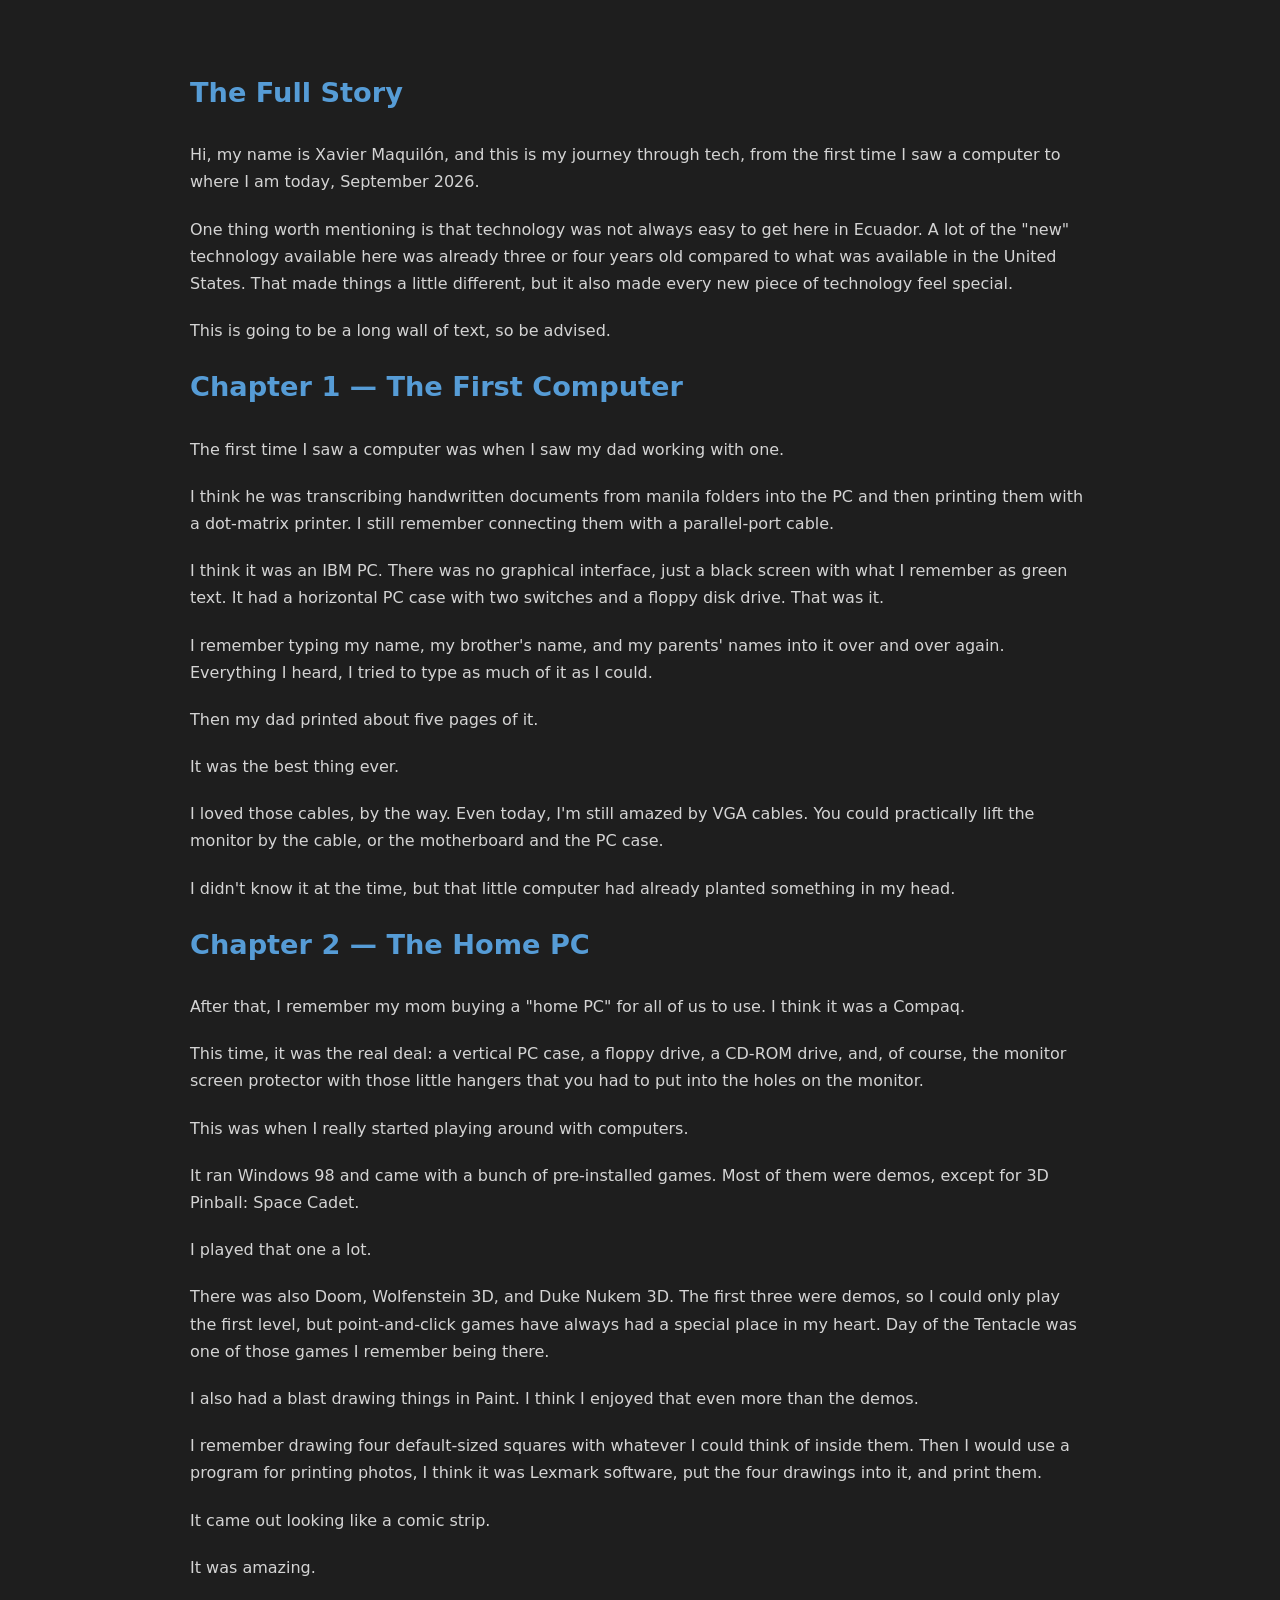
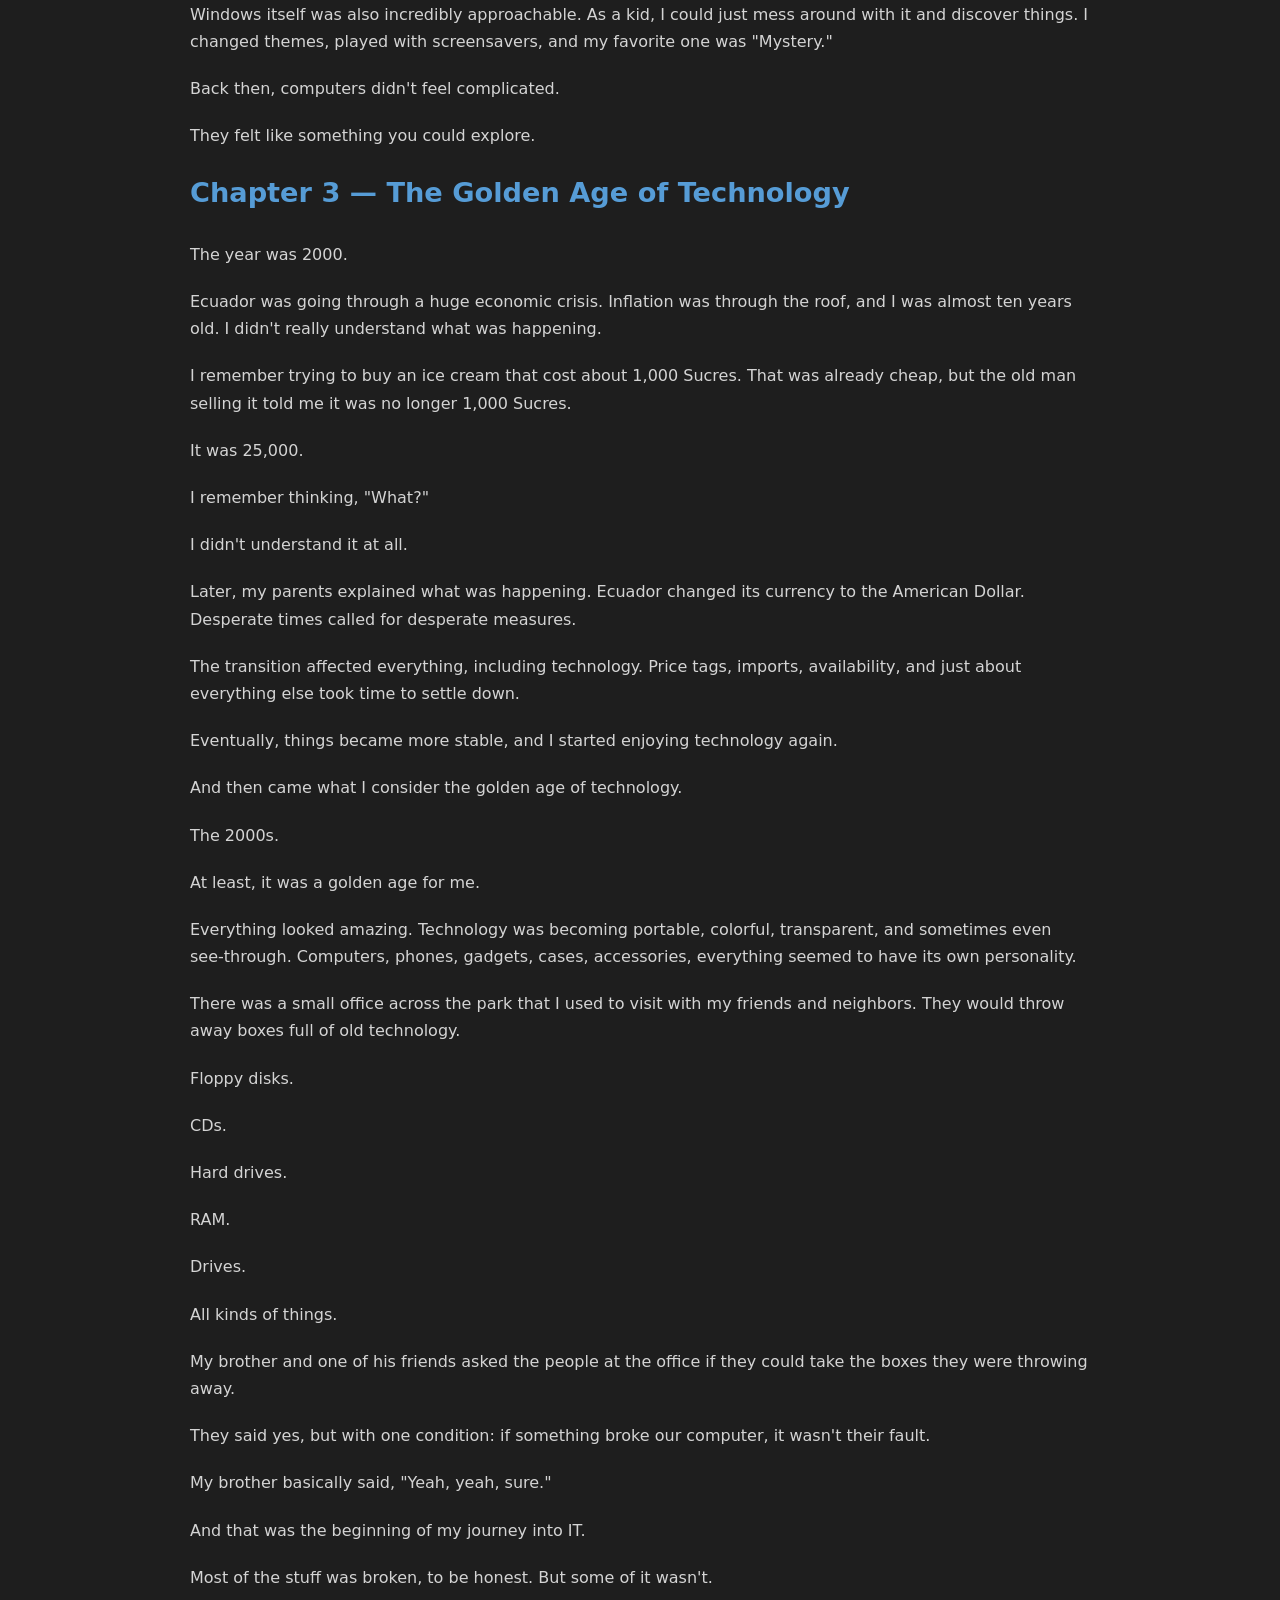
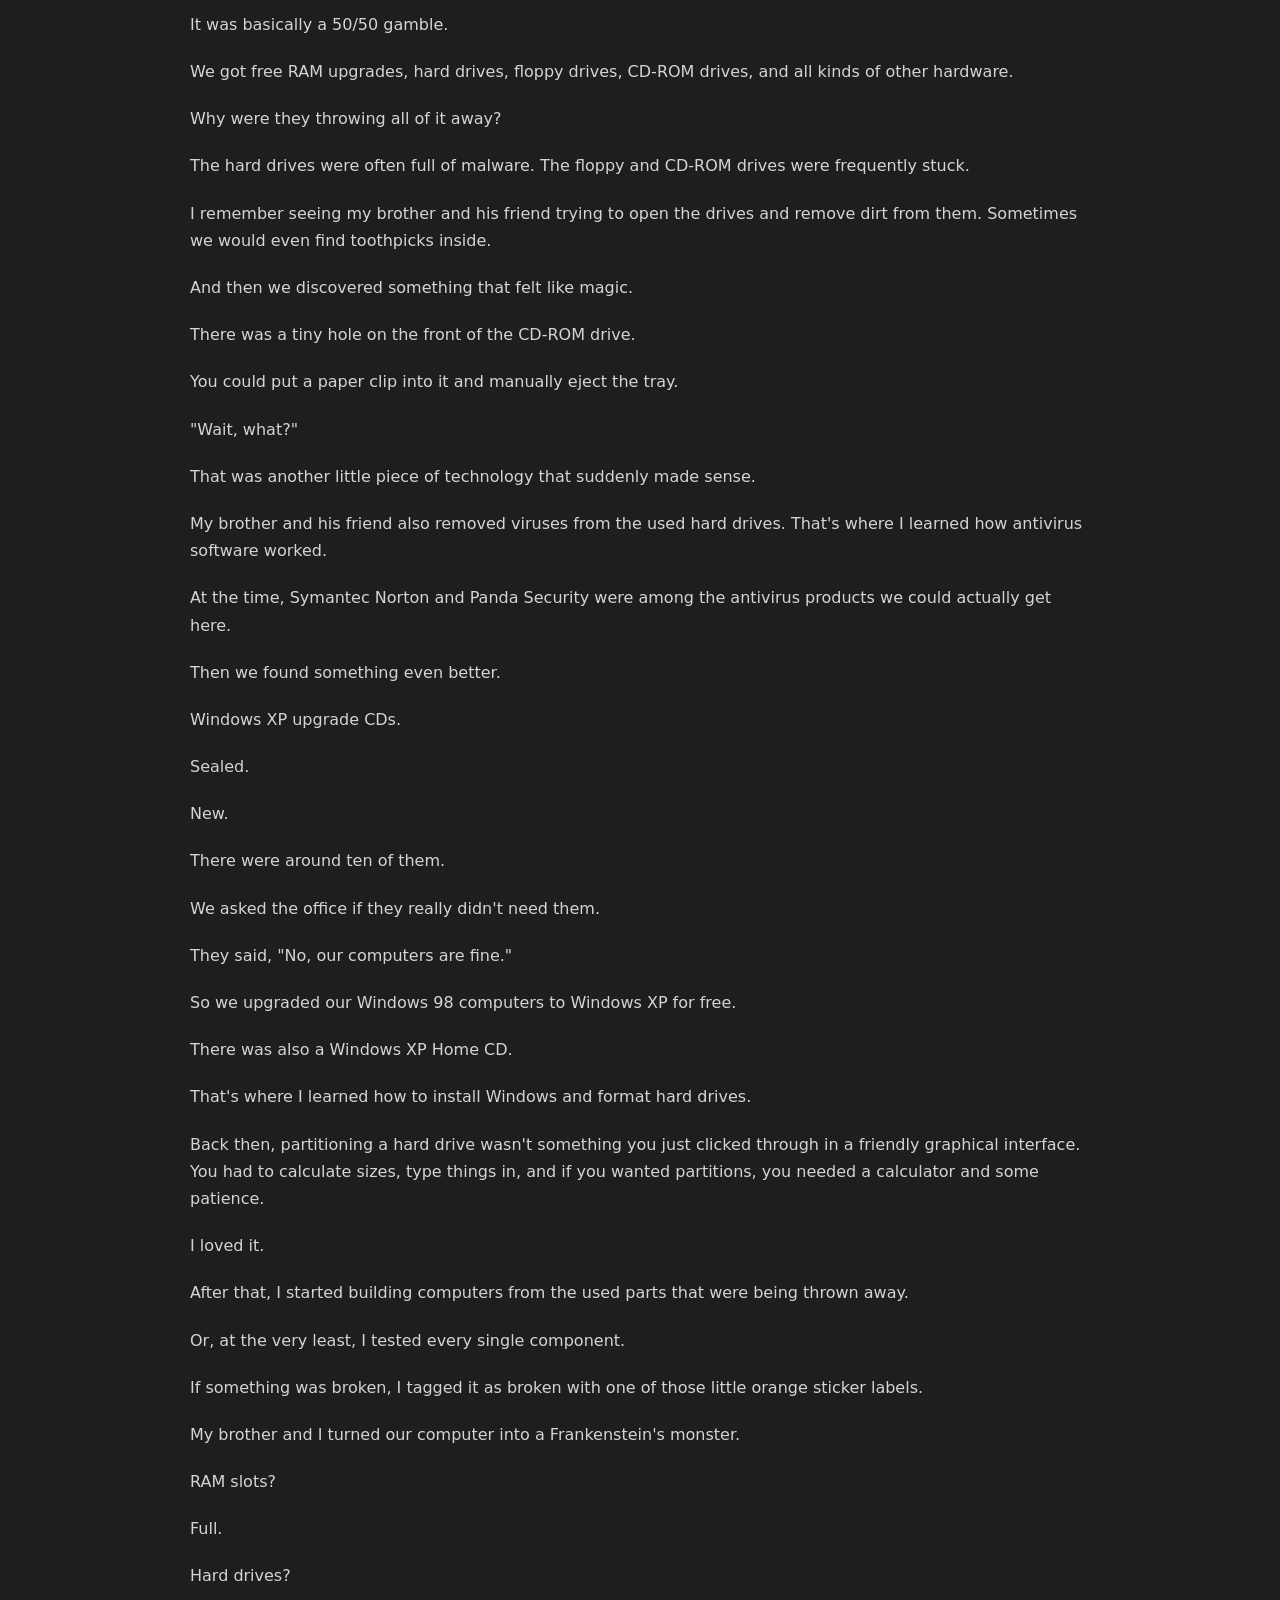
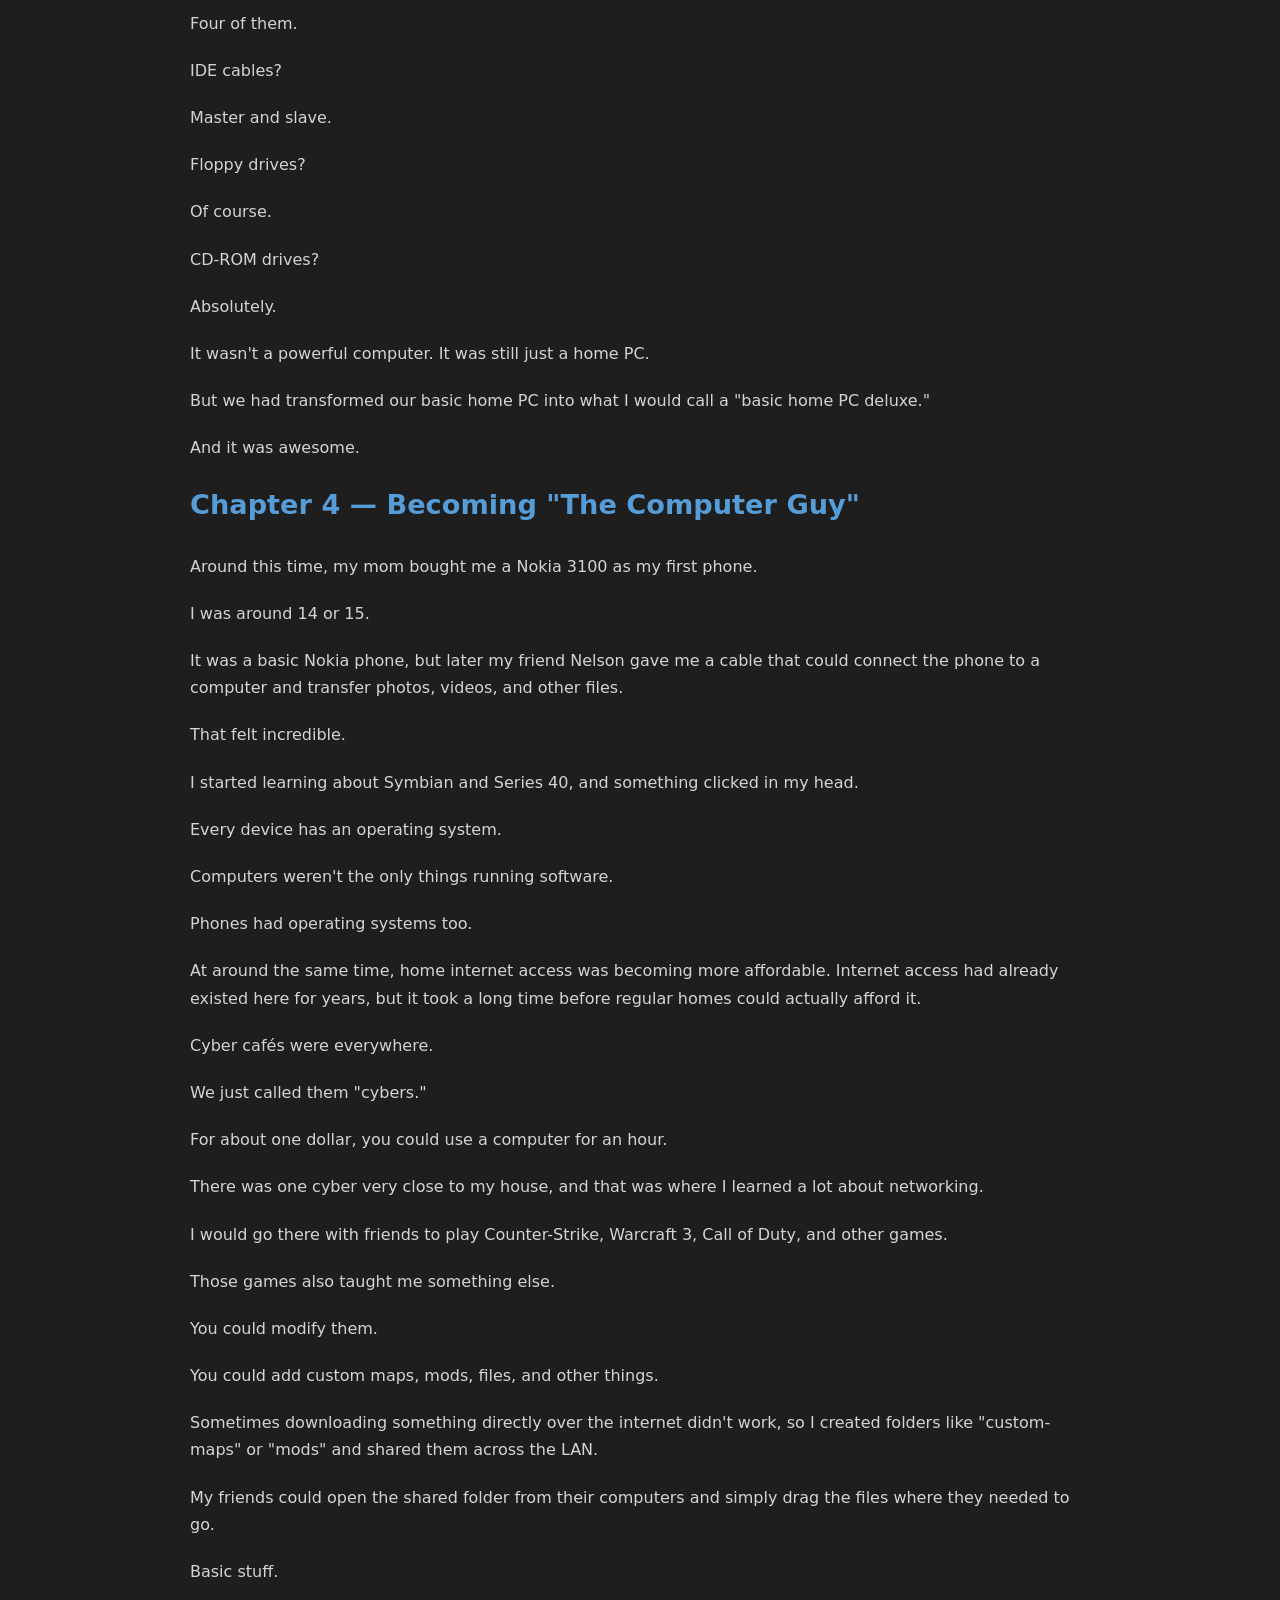
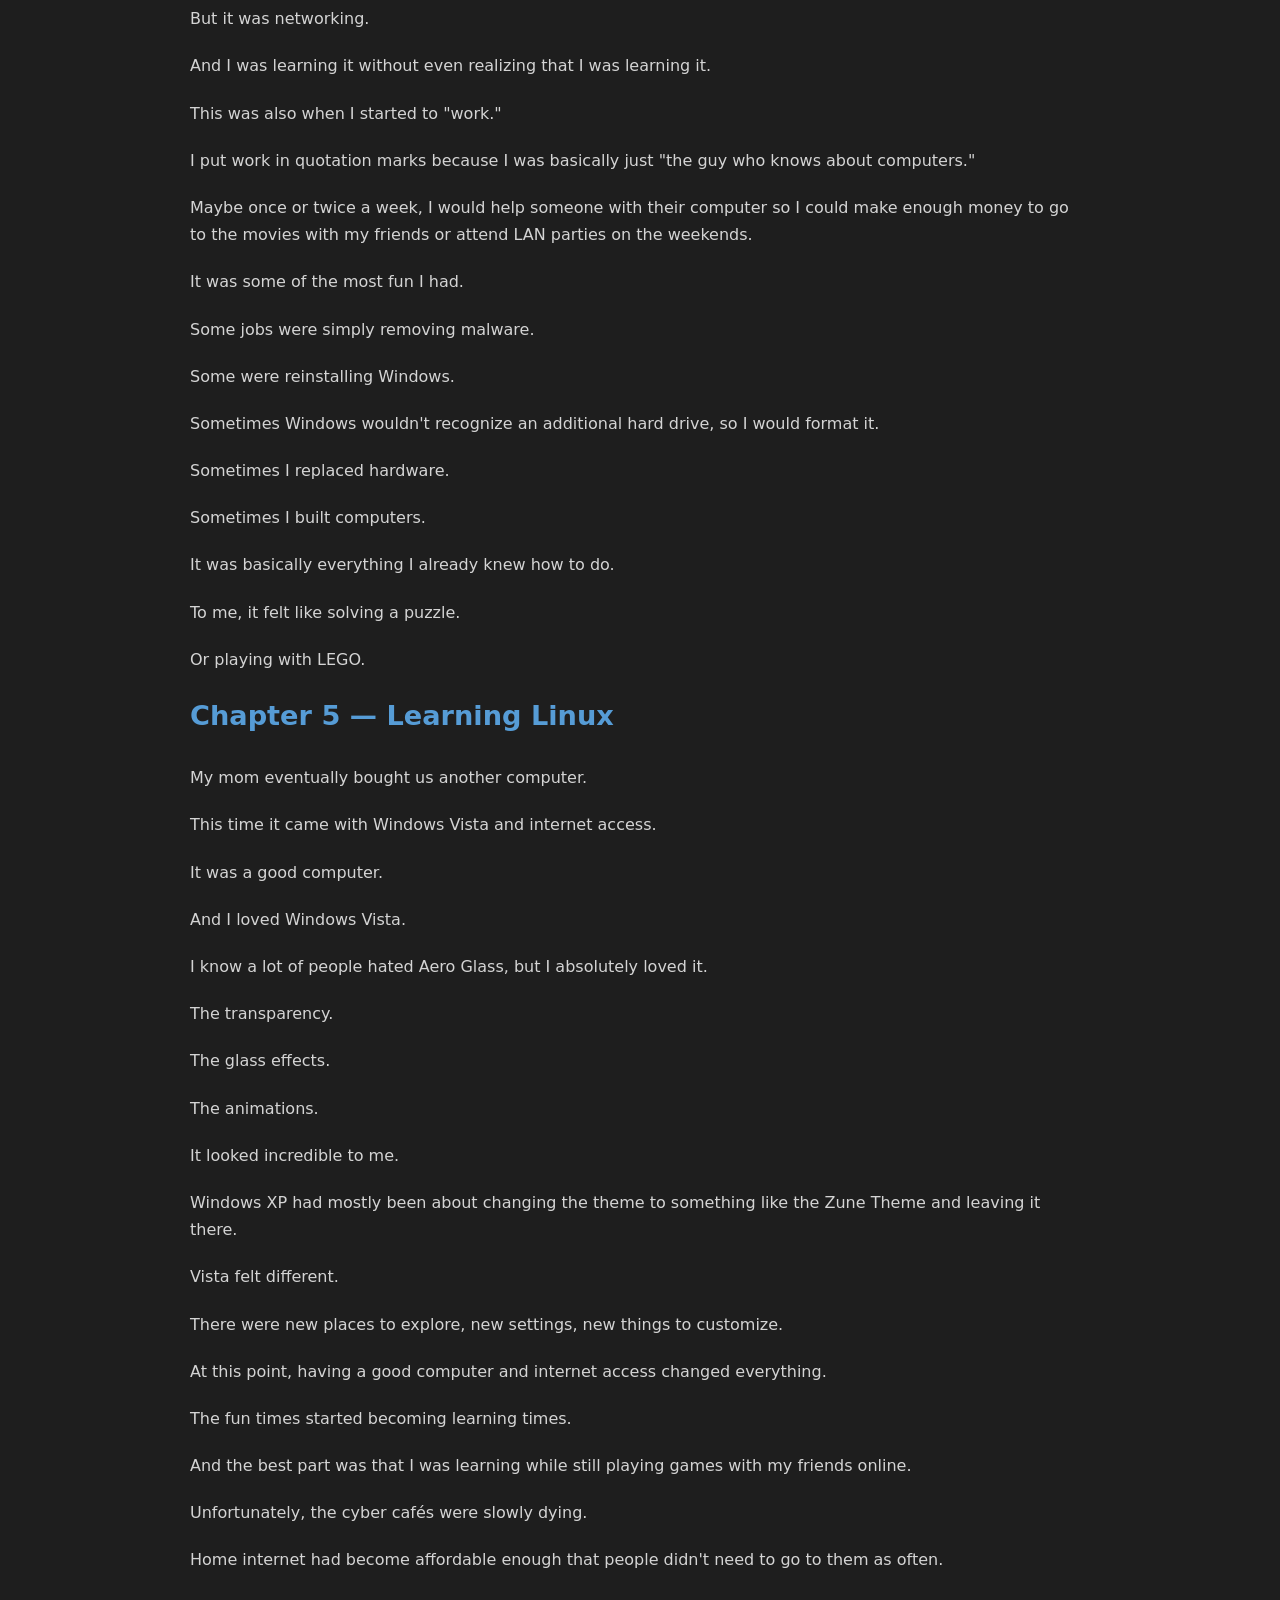
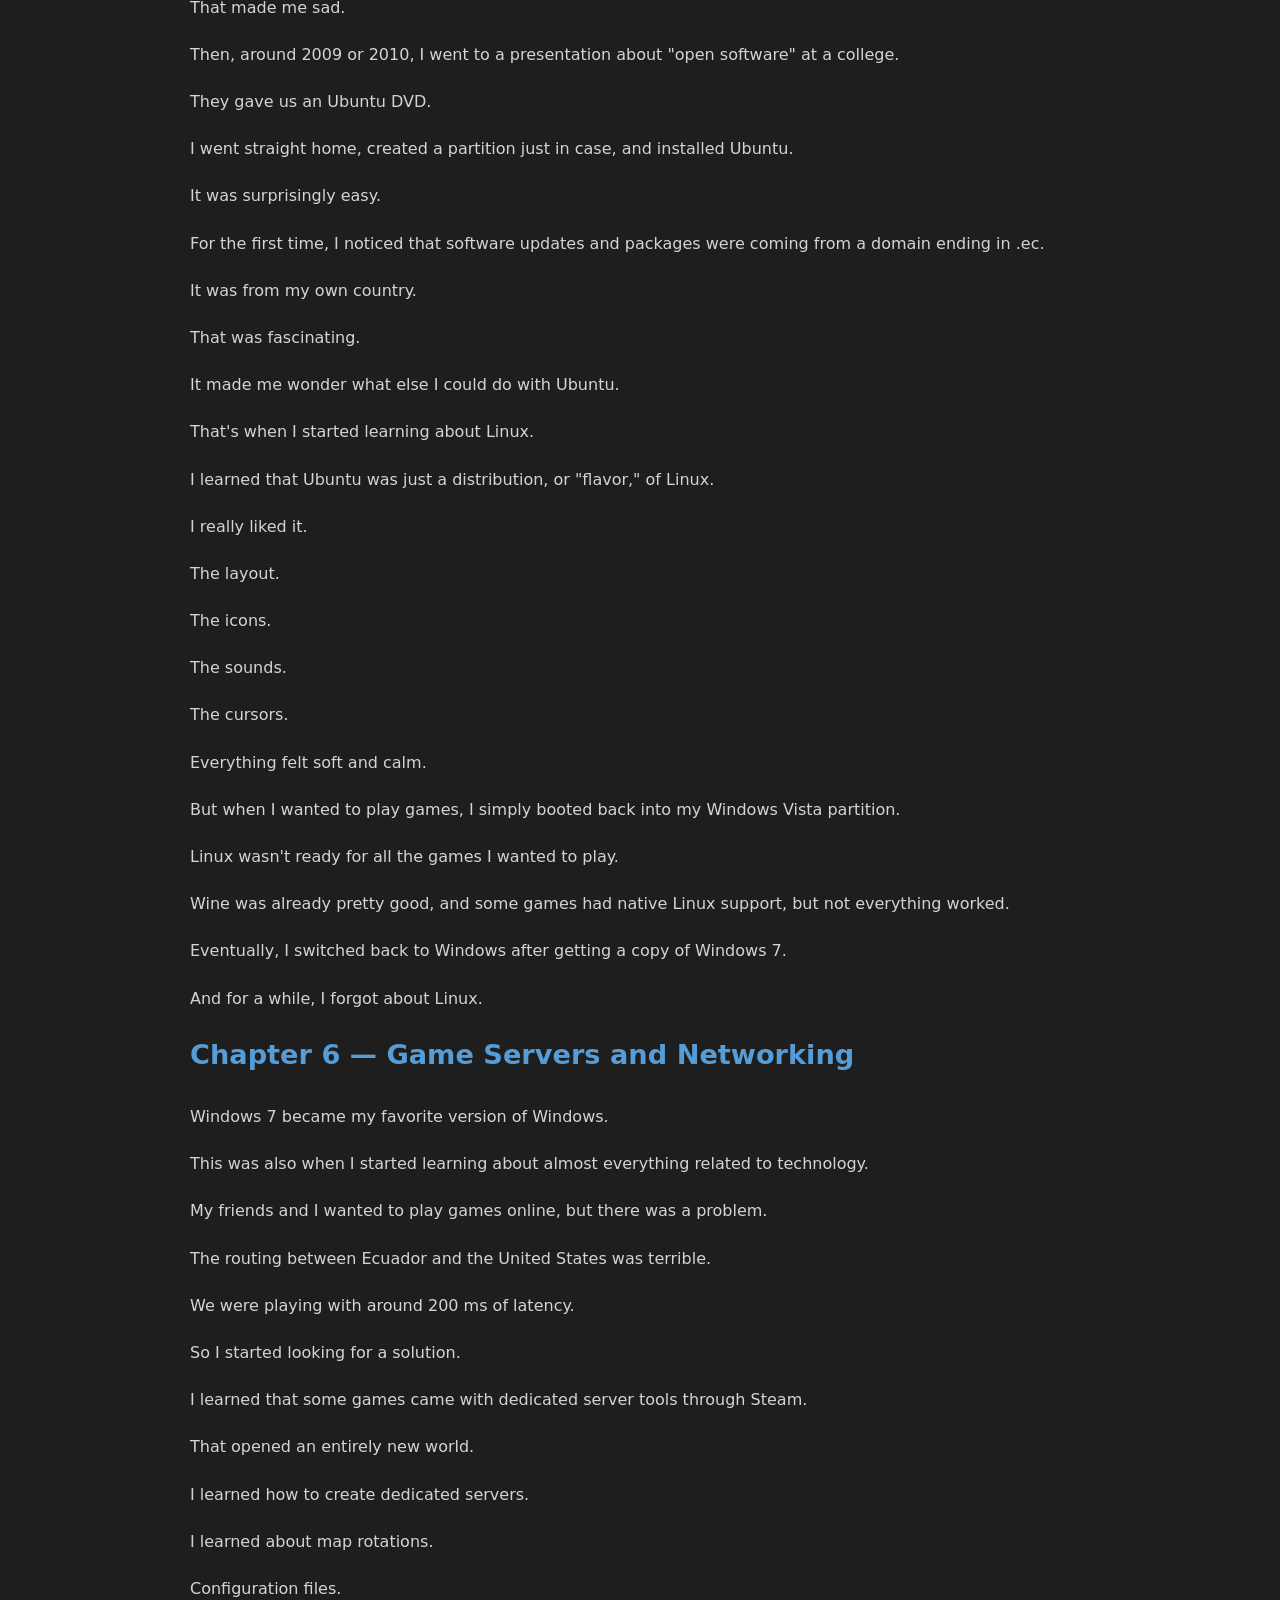
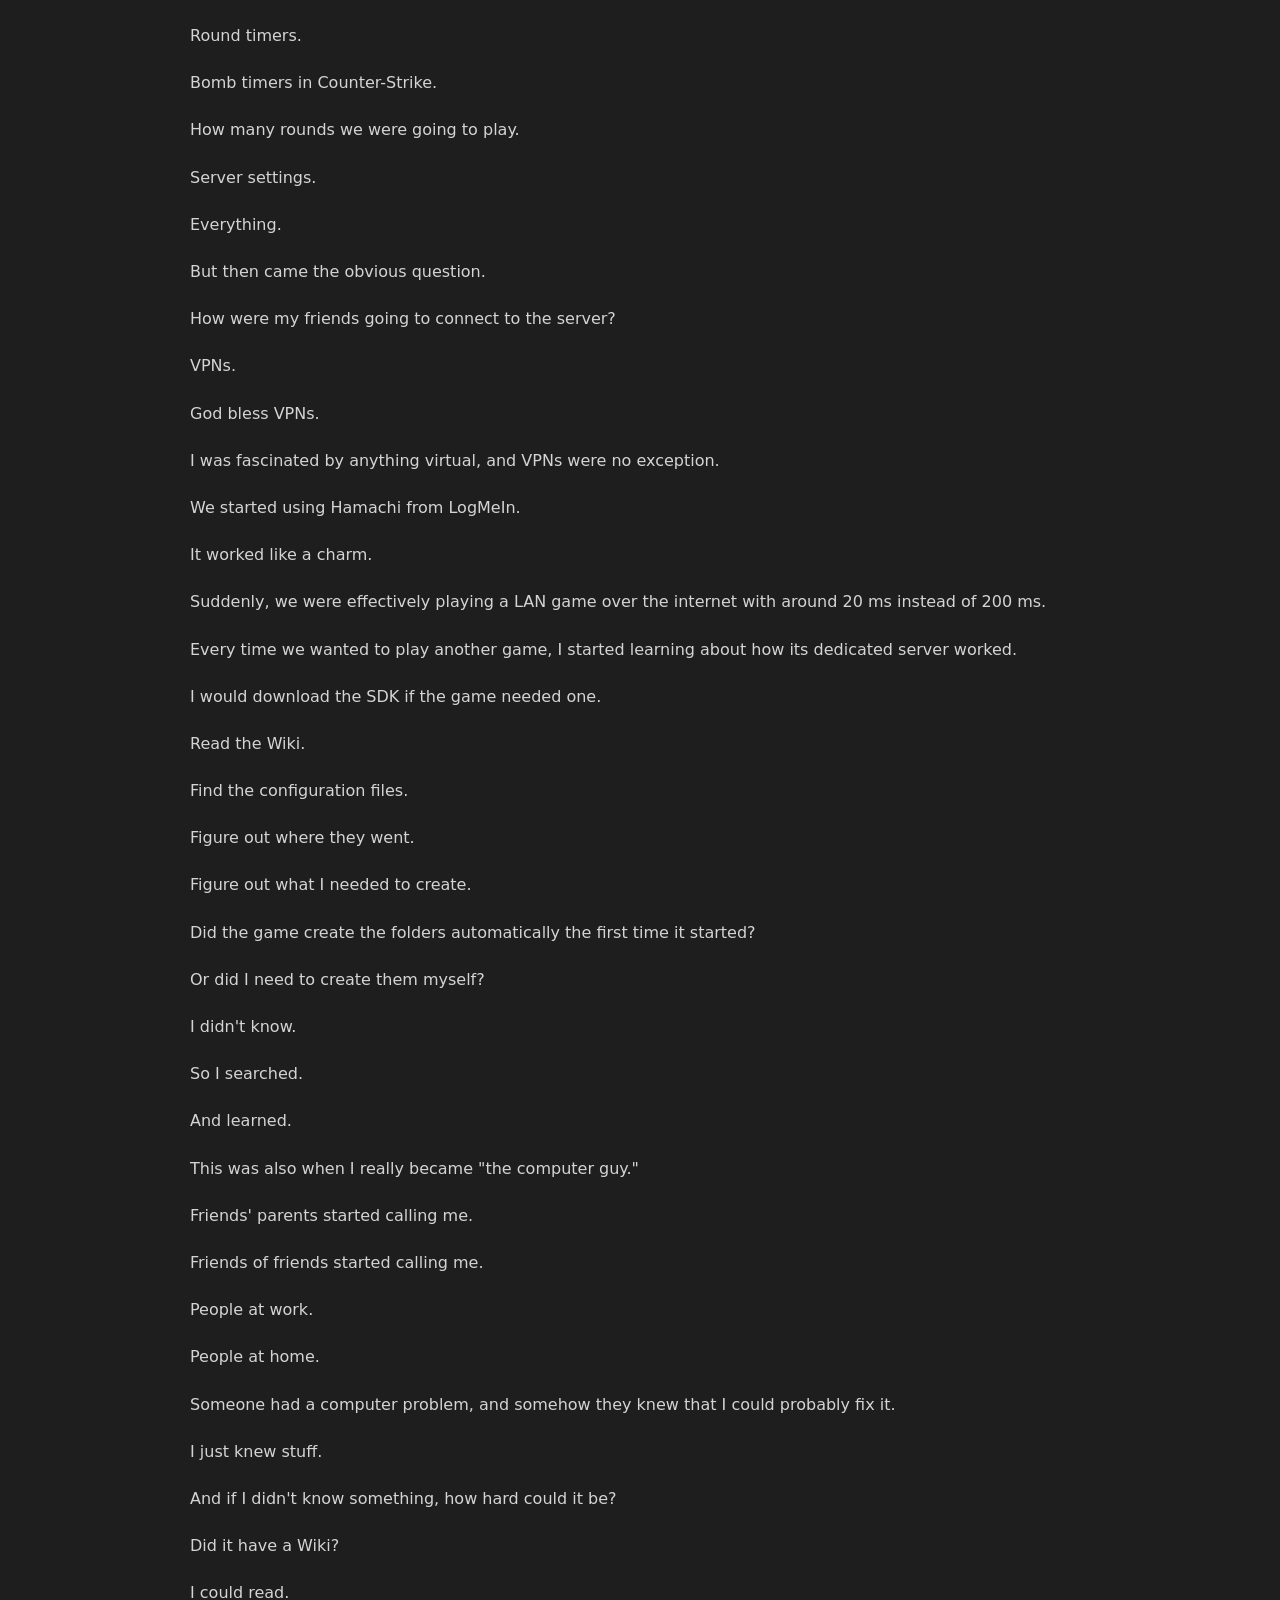
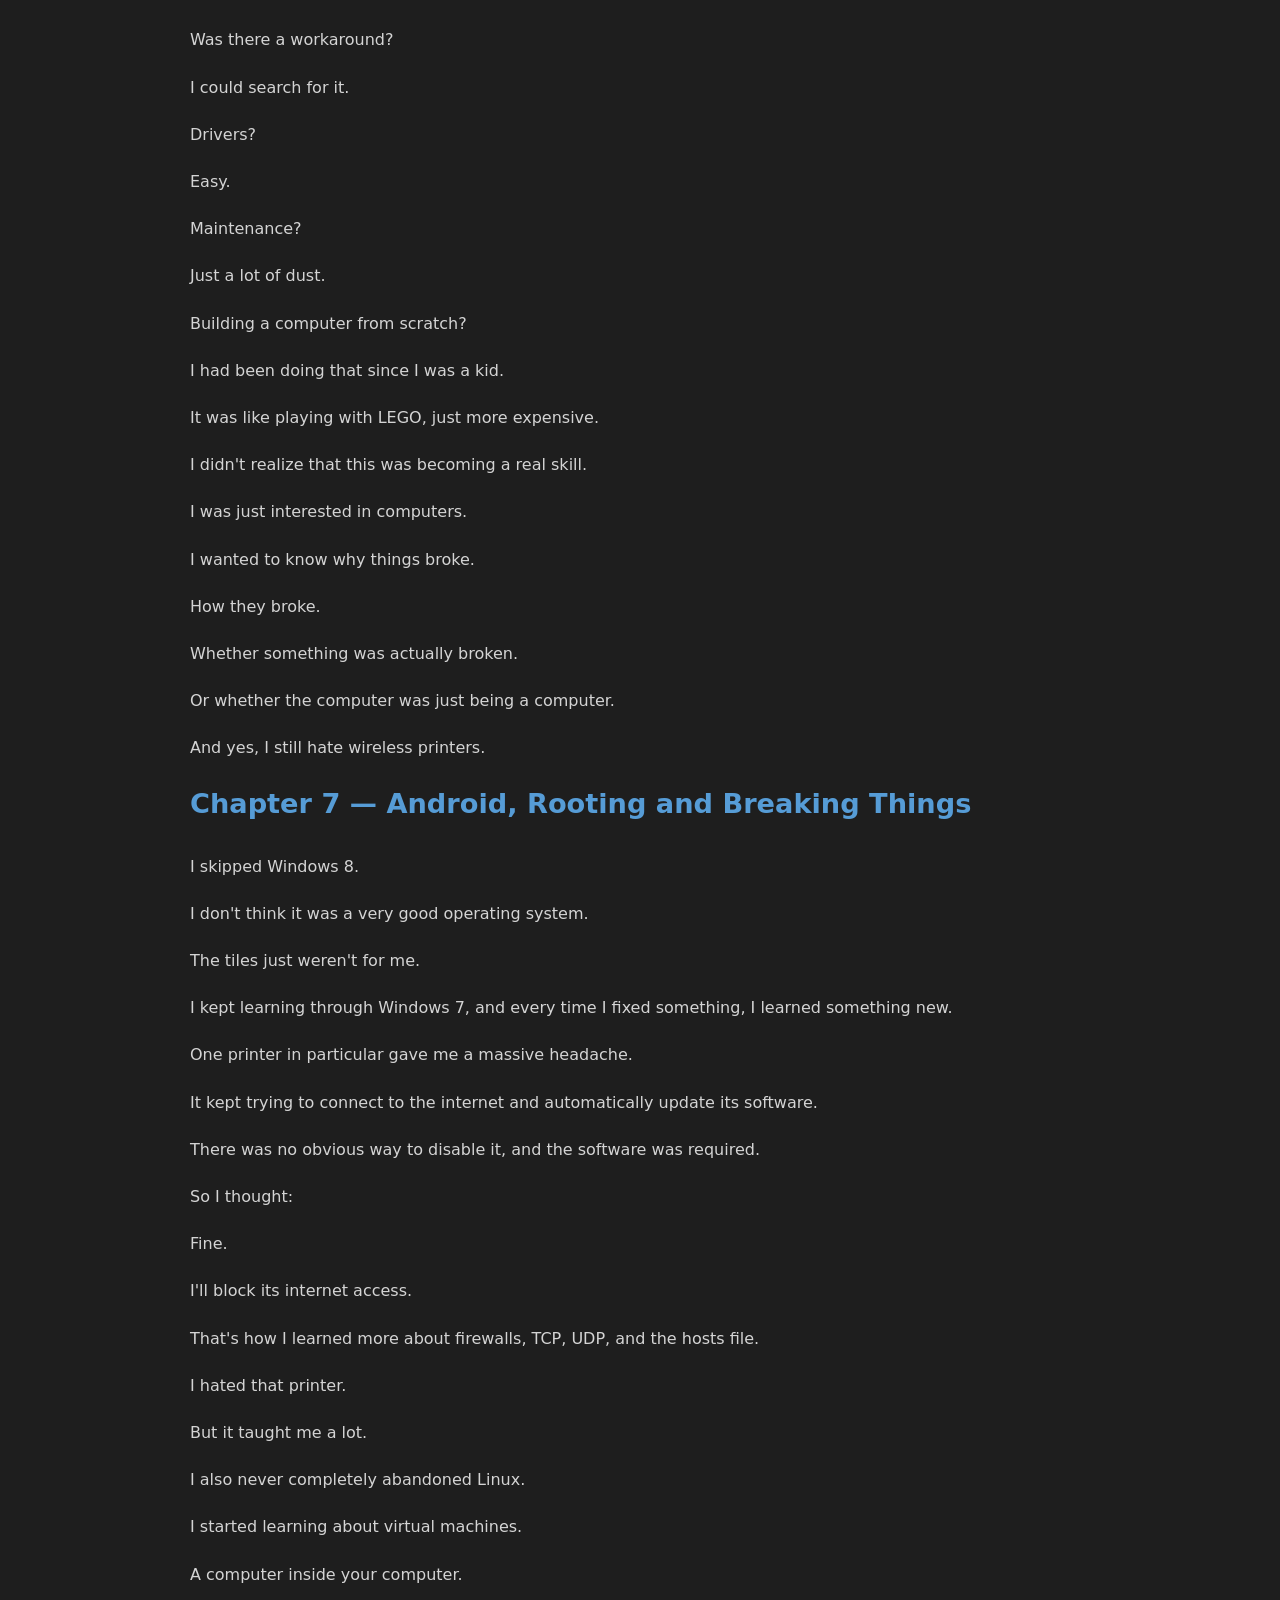
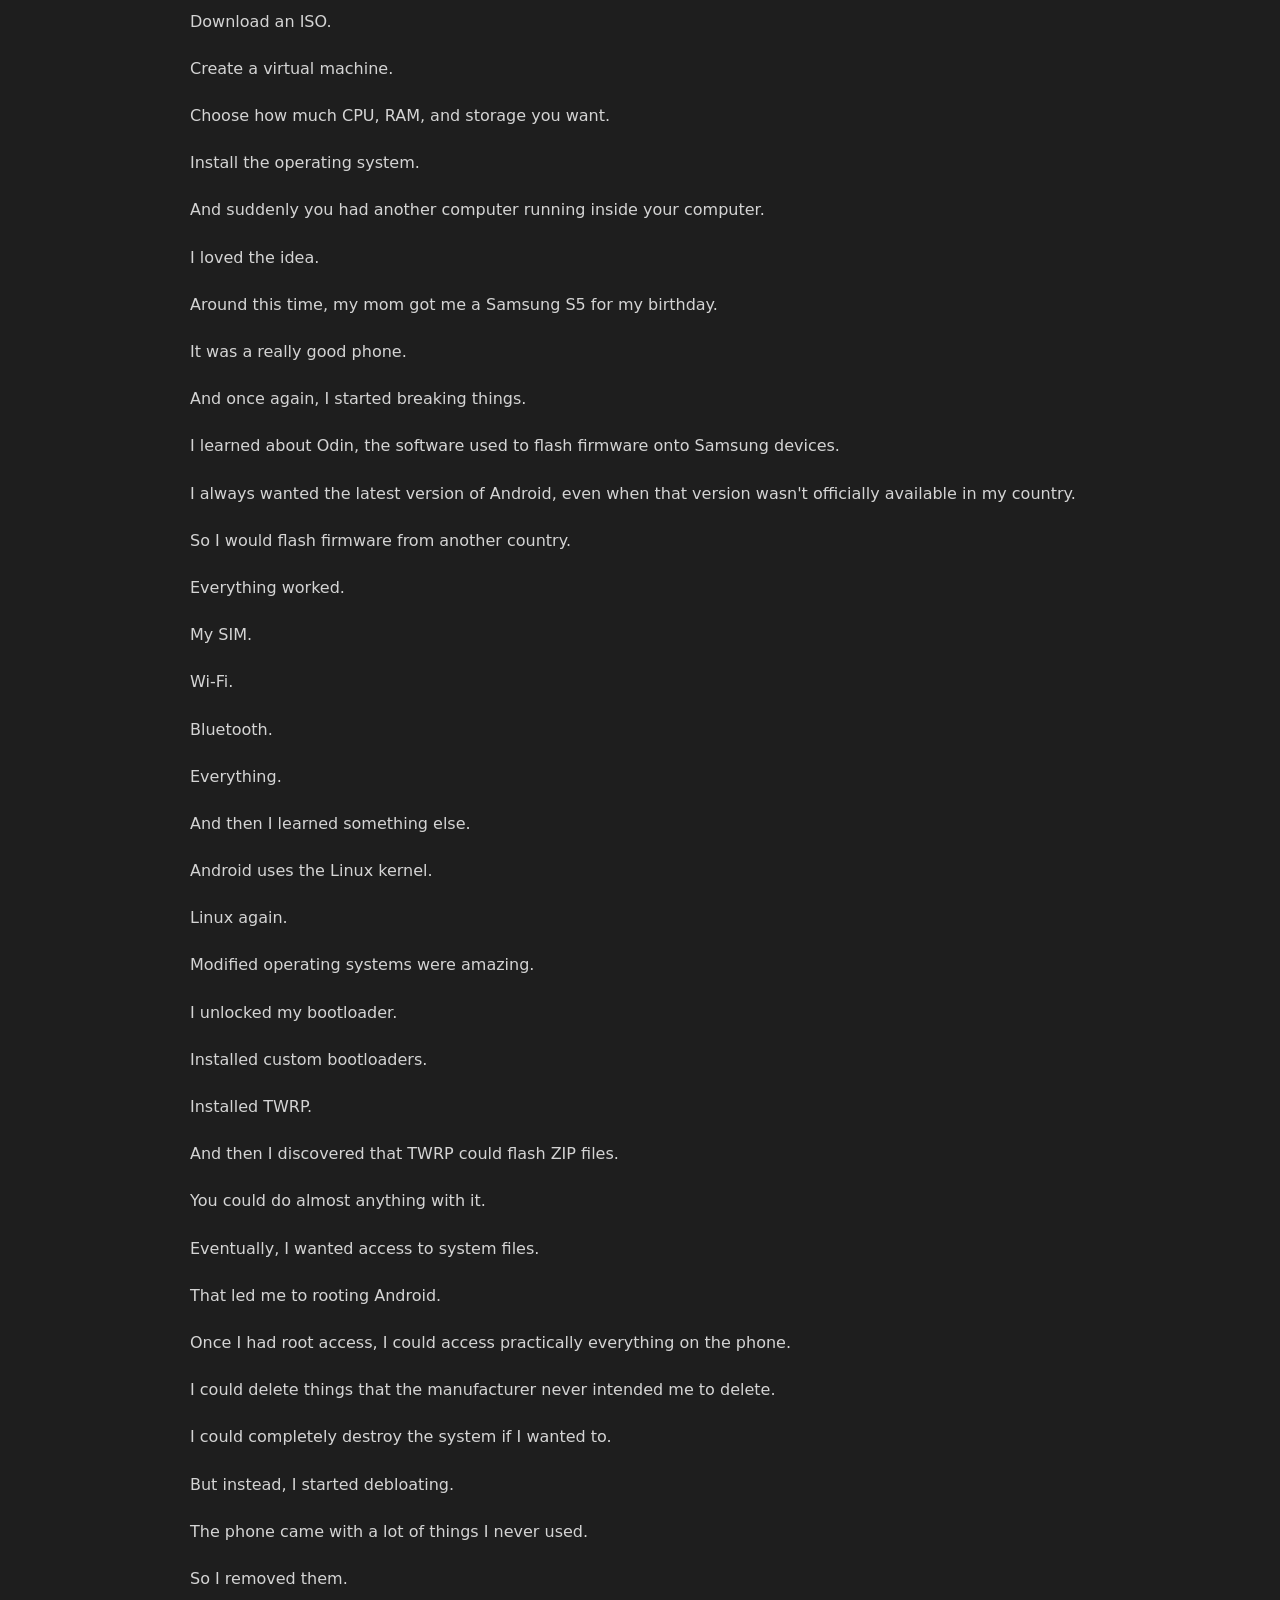
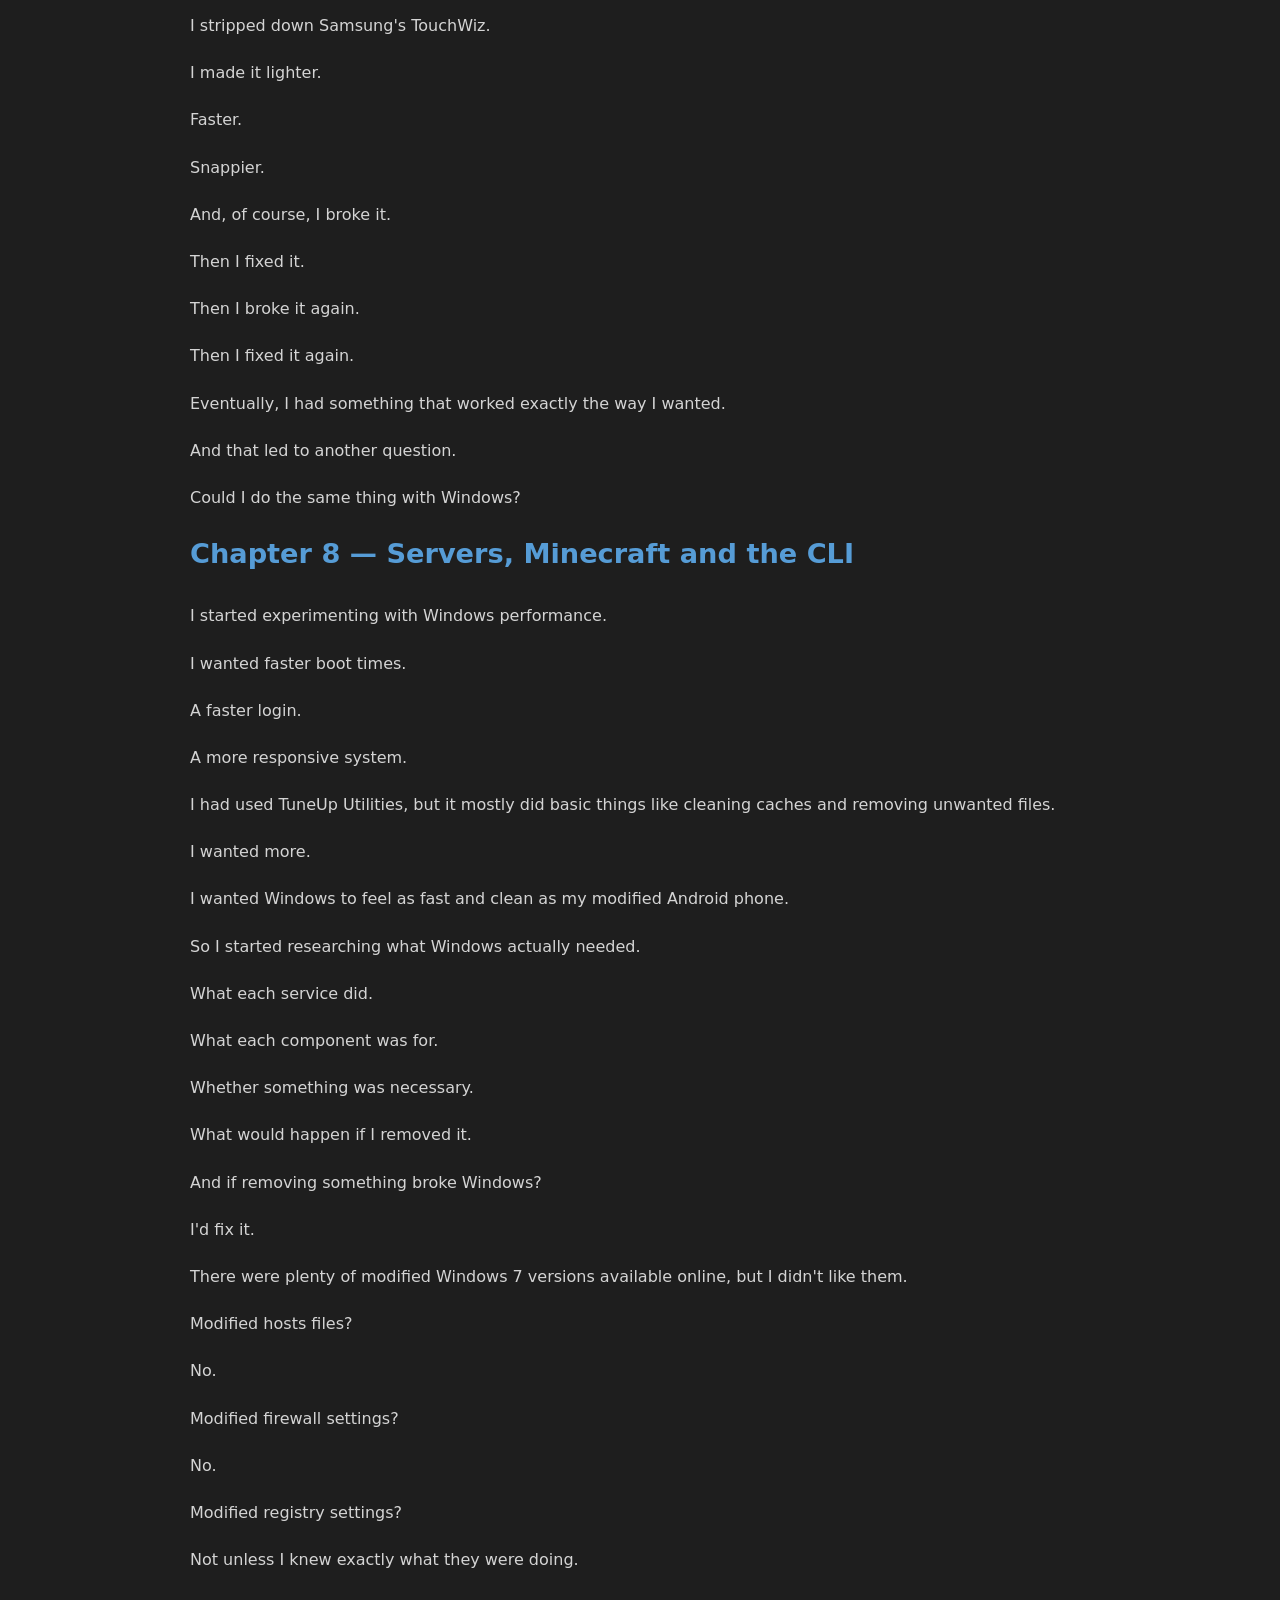
==== story-en.html @ 2bcc3a3d "Rename story-en to story-en.html forgot the .html, hehe" ====
<!doctype html>
<html lang="en">
  <head>
    <meta charset="UTF-8" />
    <meta name="viewport" content="width=device-width, initial-scale=1.0" />

    <title>The Full Story | Xavier Maquilón</title>

    <link rel="stylesheet" href="style.css" />
  </head>

  <body>
    <main class="container">
      <article class="story-language active" id="story-en" lang="en">
        <section class="intro">
          <h2>The Full Story</h2>

          <p>
            Hi, my name is Xavier Maquilón, and this is my journey through tech,
            from the first time I saw a computer to where I am today, September
            2026.
          </p>

          <p>
            One thing worth mentioning is that technology was not always easy to
            get here in Ecuador. A lot of the "new" technology available here
            was already three or four years old compared to what was available
            in the United States. That made things a little different, but it
            also made every new piece of technology feel special.
          </p>

          <p>This is going to be a long wall of text, so be advised.</p>
        </section>

        <section>
          <h2>Chapter 1 — The First Computer</h2>

          <p>
            The first time I saw a computer was when I saw my dad working with
            one.
          </p>

          <p>
            I think he was transcribing handwritten documents from manila
            folders into the PC and then printing them with a dot-matrix
            printer. I still remember connecting them with a parallel-port
            cable.
          </p>

          <p>
            I think it was an IBM PC. There was no graphical interface, just a
            black screen with what I remember as green text. It had a horizontal
            PC case with two switches and a floppy disk drive. That was it.
          </p>

          <p>
            I remember typing my name, my brother's name, and my parents' names
            into it over and over again. Everything I heard, I tried to type as
            much of it as I could.
          </p>

          <p>Then my dad printed about five pages of it.</p>

          <p>It was the best thing ever.</p>

          <p>
            I loved those cables, by the way. Even today, I'm still amazed by
            VGA cables. You could practically lift the monitor by the cable, or
            the motherboard and the PC case.
          </p>

          <p>
            I didn't know it at the time, but that little computer had already
            planted something in my head.
          </p>
        </section>

        <section>
          <h2>Chapter 2 — The Home PC</h2>

          <p>
            After that, I remember my mom buying a "home PC" for all of us to
            use. I think it was a Compaq.
          </p>

          <p>
            This time, it was the real deal: a vertical PC case, a floppy drive,
            a CD-ROM drive, and, of course, the monitor screen protector with
            those little hangers that you had to put into the holes on the
            monitor.
          </p>

          <p>This was when I really started playing around with computers.</p>

          <p>
            It ran Windows 98 and came with a bunch of pre-installed games. Most
            of them were demos, except for 3D Pinball: Space Cadet.
          </p>

          <p>I played that one a lot.</p>

          <p>
            There was also Doom, Wolfenstein 3D, and Duke Nukem 3D. The first
            three were demos, so I could only play the first level, but
            point-and-click games have always had a special place in my heart.
            Day of the Tentacle was one of those games I remember being there.
          </p>

          <p>
            I also had a blast drawing things in Paint. I think I enjoyed that
            even more than the demos.
          </p>

          <p>
            I remember drawing four default-sized squares with whatever I could
            think of inside them. Then I would use a program for printing
            photos, I think it was Lexmark software, put the four drawings into
            it, and print them.
          </p>

          <p>It came out looking like a comic strip.</p>

          <p>It was amazing.</p>

          <p>
            Windows itself was also incredibly approachable. As a kid, I could
            just mess around with it and discover things. I changed themes,
            played with screensavers, and my favorite one was "Mystery."
          </p>

          <p>Back then, computers didn't feel complicated.</p>

          <p>They felt like something you could explore.</p>
        </section>

        <section>
          <h2>Chapter 3 — The Golden Age of Technology</h2>

          <p>The year was 2000.</p>

          <p>
            Ecuador was going through a huge economic crisis. Inflation was
            through the roof, and I was almost ten years old. I didn't really
            understand what was happening.
          </p>

          <p>
            I remember trying to buy an ice cream that cost about 1,000 Sucres.
            That was already cheap, but the old man selling it told me it was no
            longer 1,000 Sucres.
          </p>

          <p>It was 25,000.</p>

          <p>I remember thinking, "What?"</p>

          <p>I didn't understand it at all.</p>

          <p>
            Later, my parents explained what was happening. Ecuador changed its
            currency to the American Dollar. Desperate times called for
            desperate measures.
          </p>

          <p>
            The transition affected everything, including technology. Price
            tags, imports, availability, and just about everything else took
            time to settle down.
          </p>

          <p>
            Eventually, things became more stable, and I started enjoying
            technology again.
          </p>

          <p>And then came what I consider the golden age of technology.</p>

          <p>The 2000s.</p>

          <p>At least, it was a golden age for me.</p>

          <p>
            Everything looked amazing. Technology was becoming portable,
            colorful, transparent, and sometimes even see-through. Computers,
            phones, gadgets, cases, accessories, everything seemed to have its
            own personality.
          </p>

          <p>
            There was a small office across the park that I used to visit with
            my friends and neighbors. They would throw away boxes full of old
            technology.
          </p>

          <p>Floppy disks.</p>
          <p>CDs.</p>
          <p>Hard drives.</p>
          <p>RAM.</p>
          <p>Drives.</p>
          <p>All kinds of things.</p>

          <p>
            My brother and one of his friends asked the people at the office if
            they could take the boxes they were throwing away.
          </p>

          <p>
            They said yes, but with one condition: if something broke our
            computer, it wasn't their fault.
          </p>

          <p>My brother basically said, "Yeah, yeah, sure."</p>

          <p>And that was the beginning of my journey into IT.</p>

          <p>
            Most of the stuff was broken, to be honest. But some of it wasn't.
          </p>

          <p>It was basically a 50/50 gamble.</p>

          <p>
            We got free RAM upgrades, hard drives, floppy drives, CD-ROM drives,
            and all kinds of other hardware.
          </p>

          <p>Why were they throwing all of it away?</p>

          <p>
            The hard drives were often full of malware. The floppy and CD-ROM
            drives were frequently stuck.
          </p>

          <p>
            I remember seeing my brother and his friend trying to open the
            drives and remove dirt from them. Sometimes we would even find
            toothpicks inside.
          </p>

          <p>And then we discovered something that felt like magic.</p>

          <p>There was a tiny hole on the front of the CD-ROM drive.</p>

          <p>You could put a paper clip into it and manually eject the tray.</p>

          <p>"Wait, what?"</p>

          <p>
            That was another little piece of technology that suddenly made
            sense.
          </p>

          <p>
            My brother and his friend also removed viruses from the used hard
            drives. That's where I learned how antivirus software worked.
          </p>

          <p>
            At the time, Symantec Norton and Panda Security were among the
            antivirus products we could actually get here.
          </p>

          <p>Then we found something even better.</p>

          <p>Windows XP upgrade CDs.</p>

          <p>Sealed.</p>

          <p>New.</p>

          <p>There were around ten of them.</p>

          <p>We asked the office if they really didn't need them.</p>

          <p>They said, "No, our computers are fine."</p>

          <p>So we upgraded our Windows 98 computers to Windows XP for free.</p>

          <p>There was also a Windows XP Home CD.</p>

          <p>
            That's where I learned how to install Windows and format hard
            drives.
          </p>

          <p>
            Back then, partitioning a hard drive wasn't something you just
            clicked through in a friendly graphical interface. You had to
            calculate sizes, type things in, and if you wanted partitions, you
            needed a calculator and some patience.
          </p>

          <p>I loved it.</p>

          <p>
            After that, I started building computers from the used parts that
            were being thrown away.
          </p>

          <p>Or, at the very least, I tested every single component.</p>

          <p>
            If something was broken, I tagged it as broken with one of those
            little orange sticker labels.
          </p>

          <p>
            My brother and I turned our computer into a Frankenstein's monster.
          </p>

          <p>RAM slots?</p>
          <p>Full.</p>

          <p>Hard drives?</p>
          <p>Four of them.</p>

          <p>IDE cables?</p>
          <p>Master and slave.</p>

          <p>Floppy drives?</p>
          <p>Of course.</p>

          <p>CD-ROM drives?</p>
          <p>Absolutely.</p>

          <p>It wasn't a powerful computer. It was still just a home PC.</p>

          <p>
            But we had transformed our basic home PC into what I would call a
            "basic home PC deluxe."
          </p>

          <p>And it was awesome.</p>
        </section>

        <section>
          <h2>Chapter 4 — Becoming "The Computer Guy"</h2>

          <p>
            Around this time, my mom bought me a Nokia 3100 as my first phone.
          </p>

          <p>I was around 14 or 15.</p>

          <p>
            It was a basic Nokia phone, but later my friend Nelson gave me a
            cable that could connect the phone to a computer and transfer
            photos, videos, and other files.
          </p>

          <p>That felt incredible.</p>

          <p>
            I started learning about Symbian and Series 40, and something
            clicked in my head.
          </p>

          <p>Every device has an operating system.</p>

          <p>Computers weren't the only things running software.</p>

          <p>Phones had operating systems too.</p>

          <p>
            At around the same time, home internet access was becoming more
            affordable. Internet access had already existed here for years, but
            it took a long time before regular homes could actually afford it.
          </p>

          <p>Cyber cafés were everywhere.</p>

          <p>We just called them "cybers."</p>

          <p>For about one dollar, you could use a computer for an hour.</p>

          <p>
            There was one cyber very close to my house, and that was where I
            learned a lot about networking.
          </p>

          <p>
            I would go there with friends to play Counter-Strike, Warcraft 3,
            Call of Duty, and other games.
          </p>

          <p>Those games also taught me something else.</p>

          <p>You could modify them.</p>

          <p>You could add custom maps, mods, files, and other things.</p>

          <p>
            Sometimes downloading something directly over the internet didn't
            work, so I created folders like "custom-maps" or "mods" and shared
            them across the LAN.
          </p>

          <p>
            My friends could open the shared folder from their computers and
            simply drag the files where they needed to go.
          </p>

          <p>Basic stuff.</p>

          <p>But it was networking.</p>

          <p>
            And I was learning it without even realizing that I was learning it.
          </p>

          <p>This was also when I started to "work."</p>

          <p>
            I put work in quotation marks because I was basically just "the guy
            who knows about computers."
          </p>

          <p>
            Maybe once or twice a week, I would help someone with their computer
            so I could make enough money to go to the movies with my friends or
            attend LAN parties on the weekends.
          </p>

          <p>It was some of the most fun I had.</p>

          <p>Some jobs were simply removing malware.</p>
          <p>Some were reinstalling Windows.</p>

          <p>
            Sometimes Windows wouldn't recognize an additional hard drive, so I
            would format it.
          </p>

          <p>Sometimes I replaced hardware.</p>

          <p>Sometimes I built computers.</p>

          <p>It was basically everything I already knew how to do.</p>

          <p>To me, it felt like solving a puzzle.</p>

          <p>Or playing with LEGO.</p>
        </section>

        <section>
          <h2>Chapter 5 — Learning Linux</h2>

          <p>My mom eventually bought us another computer.</p>

          <p>This time it came with Windows Vista and internet access.</p>

          <p>It was a good computer.</p>

          <p>And I loved Windows Vista.</p>

          <p>
            I know a lot of people hated Aero Glass, but I absolutely loved it.
          </p>

          <p>The transparency.</p>
          <p>The glass effects.</p>
          <p>The animations.</p>

          <p>It looked incredible to me.</p>

          <p>
            Windows XP had mostly been about changing the theme to something
            like the Zune Theme and leaving it there.
          </p>

          <p>Vista felt different.</p>

          <p>
            There were new places to explore, new settings, new things to
            customize.
          </p>

          <p>
            At this point, having a good computer and internet access changed
            everything.
          </p>

          <p>The fun times started becoming learning times.</p>

          <p>
            And the best part was that I was learning while still playing games
            with my friends online.
          </p>

          <p>Unfortunately, the cyber cafés were slowly dying.</p>

          <p>
            Home internet had become affordable enough that people didn't need
            to go to them as often.
          </p>

          <p>That made me sad.</p>

          <p>
            Then, around 2009 or 2010, I went to a presentation about "open
            software" at a college.
          </p>

          <p>They gave us an Ubuntu DVD.</p>

          <p>
            I went straight home, created a partition just in case, and
            installed Ubuntu.
          </p>

          <p>It was surprisingly easy.</p>

          <p>
            For the first time, I noticed that software updates and packages
            were coming from a domain ending in .ec.
          </p>

          <p>It was from my own country.</p>

          <p>That was fascinating.</p>

          <p>It made me wonder what else I could do with Ubuntu.</p>

          <p>That's when I started learning about Linux.</p>

          <p>
            I learned that Ubuntu was just a distribution, or "flavor," of
            Linux.
          </p>

          <p>I really liked it.</p>

          <p>The layout.</p>
          <p>The icons.</p>
          <p>The sounds.</p>
          <p>The cursors.</p>

          <p>Everything felt soft and calm.</p>

          <p>
            But when I wanted to play games, I simply booted back into my
            Windows Vista partition.
          </p>

          <p>Linux wasn't ready for all the games I wanted to play.</p>

          <p>
            Wine was already pretty good, and some games had native Linux
            support, but not everything worked.
          </p>

          <p>
            Eventually, I switched back to Windows after getting a copy of
            Windows 7.
          </p>

          <p>And for a while, I forgot about Linux.</p>
        </section>

        <section>
          <h2>Chapter 6 — Game Servers and Networking</h2>

          <p>Windows 7 became my favorite version of Windows.</p>

          <p>
            This was also when I started learning about almost everything
            related to technology.
          </p>

          <p>
            My friends and I wanted to play games online, but there was a
            problem.
          </p>

          <p>The routing between Ecuador and the United States was terrible.</p>

          <p>We were playing with around 200 ms of latency.</p>

          <p>So I started looking for a solution.</p>

          <p>
            I learned that some games came with dedicated server tools through
            Steam.
          </p>

          <p>That opened an entirely new world.</p>

          <p>I learned how to create dedicated servers.</p>

          <p>I learned about map rotations.</p>
          <p>Configuration files.</p>
          <p>Round timers.</p>
          <p>Bomb timers in Counter-Strike.</p>
          <p>How many rounds we were going to play.</p>
          <p>Server settings.</p>
          <p>Everything.</p>

          <p>But then came the obvious question.</p>

          <p>How were my friends going to connect to the server?</p>

          <p>VPNs.</p>

          <p>God bless VPNs.</p>

          <p>
            I was fascinated by anything virtual, and VPNs were no exception.
          </p>

          <p>We started using Hamachi from LogMeIn.</p>

          <p>It worked like a charm.</p>

          <p>
            Suddenly, we were effectively playing a LAN game over the internet
            with around 20 ms instead of 200 ms.
          </p>

          <p>
            Every time we wanted to play another game, I started learning about
            how its dedicated server worked.
          </p>

          <p>I would download the SDK if the game needed one.</p>
          <p>Read the Wiki.</p>
          <p>Find the configuration files.</p>
          <p>Figure out where they went.</p>
          <p>Figure out what I needed to create.</p>

          <p>
            Did the game create the folders automatically the first time it
            started?
          </p>

          <p>Or did I need to create them myself?</p>

          <p>I didn't know.</p>

          <p>So I searched.</p>

          <p>And learned.</p>

          <p>This was also when I really became "the computer guy."</p>

          <p>Friends' parents started calling me.</p>
          <p>Friends of friends started calling me.</p>
          <p>People at work.</p>
          <p>People at home.</p>

          <p>
            Someone had a computer problem, and somehow they knew that I could
            probably fix it.
          </p>

          <p>I just knew stuff.</p>

          <p>And if I didn't know something, how hard could it be?</p>

          <p>Did it have a Wiki?</p>

          <p>I could read.</p>

          <p>Was there a workaround?</p>

          <p>I could search for it.</p>

          <p>Drivers?</p>
          <p>Easy.</p>

          <p>Maintenance?</p>
          <p>Just a lot of dust.</p>

          <p>Building a computer from scratch?</p>

          <p>I had been doing that since I was a kid.</p>

          <p>It was like playing with LEGO, just more expensive.</p>

          <p>I didn't realize that this was becoming a real skill.</p>

          <p>I was just interested in computers.</p>

          <p>I wanted to know why things broke.</p>

          <p>How they broke.</p>

          <p>Whether something was actually broken.</p>

          <p>Or whether the computer was just being a computer.</p>

          <p>And yes, I still hate wireless printers.</p>
        </section>

        <section>
          <h2>Chapter 7 — Android, Rooting and Breaking Things</h2>

          <p>I skipped Windows 8.</p>

          <p>I don't think it was a very good operating system.</p>

          <p>The tiles just weren't for me.</p>

          <p>
            I kept learning through Windows 7, and every time I fixed something,
            I learned something new.
          </p>

          <p>One printer in particular gave me a massive headache.</p>

          <p>
            It kept trying to connect to the internet and automatically update
            its software.
          </p>

          <p>
            There was no obvious way to disable it, and the software was
            required.
          </p>

          <p>So I thought:</p>

          <p>Fine.</p>

          <p>I'll block its internet access.</p>

          <p>
            That's how I learned more about firewalls, TCP, UDP, and the hosts
            file.
          </p>

          <p>I hated that printer.</p>

          <p>But it taught me a lot.</p>

          <p>I also never completely abandoned Linux.</p>

          <p>I started learning about virtual machines.</p>

          <p>A computer inside your computer.</p>

          <p>Download an ISO.</p>

          <p>Create a virtual machine.</p>

          <p>Choose how much CPU, RAM, and storage you want.</p>

          <p>Install the operating system.</p>

          <p>
            And suddenly you had another computer running inside your computer.
          </p>

          <p>I loved the idea.</p>

          <p>Around this time, my mom got me a Samsung S5 for my birthday.</p>

          <p>It was a really good phone.</p>

          <p>And once again, I started breaking things.</p>

          <p>
            I learned about Odin, the software used to flash firmware onto
            Samsung devices.
          </p>

          <p>
            I always wanted the latest version of Android, even when that
            version wasn't officially available in my country.
          </p>

          <p>So I would flash firmware from another country.</p>

          <p>Everything worked.</p>
          <p>My SIM.</p>
          <p>Wi-Fi.</p>
          <p>Bluetooth.</p>
          <p>Everything.</p>

          <p>And then I learned something else.</p>

          <p>Android uses the Linux kernel.</p>

          <p>Linux again.</p>

          <p>Modified operating systems were amazing.</p>

          <p>I unlocked my bootloader.</p>

          <p>Installed custom bootloaders.</p>

          <p>Installed TWRP.</p>

          <p>And then I discovered that TWRP could flash ZIP files.</p>

          <p>You could do almost anything with it.</p>

          <p>Eventually, I wanted access to system files.</p>

          <p>That led me to rooting Android.</p>

          <p>
            Once I had root access, I could access practically everything on the
            phone.
          </p>

          <p>
            I could delete things that the manufacturer never intended me to
            delete.
          </p>

          <p>I could completely destroy the system if I wanted to.</p>

          <p>But instead, I started debloating.</p>

          <p>The phone came with a lot of things I never used.</p>

          <p>So I removed them.</p>

          <p>I stripped down Samsung's TouchWiz.</p>

          <p>I made it lighter.</p>
          <p>Faster.</p>
          <p>Snappier.</p>

          <p>And, of course, I broke it.</p>

          <p>Then I fixed it.</p>

          <p>Then I broke it again.</p>

          <p>Then I fixed it again.</p>

          <p>
            Eventually, I had something that worked exactly the way I wanted.
          </p>

          <p>And that led to another question.</p>

          <p>Could I do the same thing with Windows?</p>
        </section>

        <section>
          <h2>Chapter 8 — Servers, Minecraft and the CLI</h2>

          <p>I started experimenting with Windows performance.</p>

          <p>I wanted faster boot times.</p>

          <p>A faster login.</p>

          <p>A more responsive system.</p>

          <p>
            I had used TuneUp Utilities, but it mostly did basic things like
            cleaning caches and removing unwanted files.
          </p>

          <p>I wanted more.</p>

          <p>
            I wanted Windows to feel as fast and clean as my modified Android
            phone.
          </p>

          <p>So I started researching what Windows actually needed.</p>

          <p>What each service did.</p>
          <p>What each component was for.</p>
          <p>Whether something was necessary.</p>
          <p>What would happen if I removed it.</p>

          <p>And if removing something broke Windows?</p>

          <p>I'd fix it.</p>

          <p>
            There were plenty of modified Windows 7 versions available online,
            but I didn't like them.
          </p>

          <p>Modified hosts files?</p>
          <p>No.</p>

          <p>Modified firewall settings?</p>
          <p>No.</p>

          <p>Modified registry settings?</p>
          <p>Not unless I knew exactly what they were doing.</p>

          <p>I wanted my own version.</p>

          <p>
            A clean Windows installation with only the things I actually needed.
          </p>

          <p>I removed programs I didn't use.</p>

          <p>Internet Explorer.</p>
          <p>Windows Media Player.</p>
          <p>Other components I had alternatives for.</p>

          <p>I used Firefox instead of Internet Explorer.</p>

          <p>VLC instead of Windows Media Player.</p>

          <p>Eventually, I had my own lightweight Windows 7 setup.</p>

          <p>It wasn't some ultimate version of Windows.</p>

          <p>It was simply Windows configured the way I wanted it.</p>

          <p>Then one day I logged into my computer and saw a notification:</p>

          <p>"Your PC is ready for your free upgrade."</p>

          <p>Windows 10.</p>

          <p>I upgraded almost immediately.</p>

          <p>
            People were complaining about it, and I didn't particularly love it
            at first either.
          </p>

          <p>It looked different.</p>

          <p>The corners were sharp.</p>

          <p>Everything was rectangles and squares.</p>

          <p>There was no Aero Glass.</p>

          <p>
            There were some transparency effects and animations, but the overall
            design was completely different.
          </p>

          <p>
            Microsoft had started using the word "apps" more often too, instead
            of simply calling everything programs.
          </p>

          <p>It was strange at first.</p>

          <p>But eventually, I got used to it.</p>

          <p>I continued modifying Windows.</p>

          <p>
            At the same time, I was using virtual machines to experiment with
            Linux.
          </p>

          <p>I tried Linux Mint.</p>
          <p>Fedora.</p>
          <p>Arch Linux.</p>

          <p>I learned about different package managers.</p>

          <p>apt.</p>
          <p>dnf.</p>
          <p>pacman.</p>

          <p>I liked Fedora.</p>

          <p>I loved Arch.</p>

          <p>Installing Arch from scratch was an experience in itself.</p>

          <p>It was basically everything I liked about operating systems.</p>

          <p>You build it yourself.</p>

          <p>You install exactly what you need.</p>

          <p>Nothing more.</p>

          <p>
            Linux Mint became my comfortable choice, but Arch was the one that
            really matched how I liked to configure things.
          </p>

          <p>Around this time, I also kept working with technology.</p>

          <p>Fixing computers.</p>
          <p>Building computers.</p>
          <p>Solving problems.</p>
          <p>Working with networking equipment.</p>

          <p>Switches.</p>
          <p>Routers.</p>

          <p>The problem was always the ISPs.</p>

          <p>
            Internet providers here often restrict access to router settings,
            which makes networking work much harder than it needs to be.
          </p>

          <p>Need port forwarding?</p>
          <p>Call the ISP.</p>

          <p>Need to change something with NAT?</p>
          <p>Call the ISP.</p>

          <p>Need UPnP?</p>
          <p>Call the ISP.</p>

          <p>
            You basically have to convince them to let you configure the
            connection you are paying for.
          </p>

          <p>But that's another story.</p>

          <p>Then my friends and I started playing Minecraft.</p>

          <p>We used the same VPN trick.</p>

          <p>Virtual LAN.</p>

          <p>It worked.</p>

          <p>But sometimes we wanted a real dedicated server.</p>

          <p>
            Sometimes I would leave my computer running overnight, but the game
            could eventually flag me as AFK or disconnect me to save resources.
          </p>

          <p>So I started searching for dedicated Minecraft servers.</p>

          <p>
            I found a forum where someone mentioned that you could run your own
            Minecraft server on a very old PC.
          </p>

          <p>Headless.</p>
          <p>No monitor.</p>
          <p>No GUI.</p>
          <p>Just a server.</p>

          <p>That sounded perfect.</p>

          <p>
            I took one of my old computers, an i5-4440 with 24 GB of DDR3 1333
            MHz RAM and a 2 TB hard drive.
          </p>

          <p>I downloaded a Debian ISO.</p>

          <p>Installed Debian.</p>

          <p>No graphical interface.</p>

          <p>Just SSH.</p>

          <p>I put the computer under my desk.</p>

          <p>
            And then I started installing everything I needed for Minecraft.
          </p>

          <p>
            I could have used tools that made the whole process easier, but I
            wanted to understand what was actually happening.
          </p>

          <p>So I went through the configuration files.</p>

          <p>I configured the server.</p>

          <p>I learned how to run it.</p>

          <p>I learned how my friends could connect.</p>

          <p>And I did it all from the command line.</p>

          <p>
            That was my first real taste of running a server for the sake of
            running a server.
          </p>
        </section>

        <section>
          <h2>Chapter 9 — Trying Programming</h2>

          <p>
            At one point, I was going to work on a project with a friend's dad.
          </p>

          <p>
            The plan was to build around 20 computers for CAD work and set up a
            small server where everyone could store and download their projects.
          </p>

          <p>We reviewed the budget.</p>

          <p>I talked with my friend about the parts.</p>

          <p>He was going to get everything.</p>

          <p>And then COVID happened.</p>

          <p>Everything stopped.</p>

          <p>We were locked inside our homes.</p>

          <p>I even got COVID twice.</p>

          <p>The first time was horrible.</p>

          <p>The second time wasn't nearly as bad.</p>

          <p>During that period, I tried to learn programming.</p>

          <p>It never really clicked with me.</p>

          <p>I learned the basics of HTML and CSS for building websites.</p>

          <p>I played around with JavaScript.</p>

          <p>I looked into Ruby on Rails.</p>

          <p>
            But eventually I realized that programming wasn't really where my
            interests were.
          </p>

          <p>I could understand it.</p>

          <p>I could make basic things.</p>

          <p>But it wasn't what made me excited about technology.</p>

          <p>So I went back to what I already knew.</p>

          <p>Systems.</p>
          <p>Computers.</p>
          <p>Troubleshooting.</p>

          <p>I continued earning money mostly by fixing computers remotely.</p>

          <p>Removing viruses.</p>
          <p>Installing drivers.</p>
          <p>Troubleshooting.</p>
          <p>Debloating Windows.</p>
          <p>Improving performance.</p>

          <p>Solving whatever problem someone had.</p>

          <p>It wasn't a formal IT career.</p>

          <p>But it was still IT work.</p>

          <p>And I kept learning.</p>
        </section>

        <section>
          <h2>Chapter 10 — Finding My Way Back to Systems</h2>

          <p>Eventually, Windows 11 arrived.</p>

          <p>I'm still using it today.</p>

          <p>The initial transition had a few hiccups, but nothing major.</p>

          <p>I started with a fresh installation.</p>

          <p>
            And, once again, I found myself staring at a Windows installation
            filled with things I didn't want.
          </p>

          <p>Preinstalled software.</p>
          <p>Background applications.</p>
          <p>AI features.</p>
          <p>Web searches integrated into the operating system.</p>
          <p>Things I didn't ask for.</p>

          <p>So I did what I always do.</p>

          <p>I debloated it.</p>
          <p>I broke it.</p>
          <p>I fixed it.</p>

          <p>I repeated the process until I was happy.</p>

          <p>
            Eventually, I had a Windows 11 installation with no unnecessary
            background applications, no AI features I didn't want, no web
            searching from the Start menu or taskbar, and basically just the
            computer.
          </p>

          <p>I still use Windows as my daily driver.</p>

          <p>But Linux never disappeared from my life.</p>

          <p>I currently have Fedora KDE installed on my laptop.</p>

          <p>It's a basic laptop.</p>

          <p>It's a little old.</p>

          <p>But it works.</p>

          <p>And that's one of the things I love about Linux.</p>

          <p>You don't necessarily need the newest hardware.</p>

          <p>
            You can take an old computer, install the right operating system,
            configure it the way you want, and it can still be useful.
          </p>

          <p>That philosophy has stayed with me for years.</p>
        </section>

        <section>
          <h2>Chapter 11 — Proxmox</h2>

          <p>
            Then, one day, I was cleaning up some old stuff that had been
            sitting around collecting dust.
          </p>

          <p>And I found the old PC that had once been my Minecraft server.</p>

          <p>The same machine.</p>
          <p>The i5-4440.</p>
          <p>The 24 GB of RAM.</p>
          <p>The 2 TB hard drive.</p>

          <p>I cleaned it.</p>
          <p>Removed all the dust.</p>
          <p>Applied fresh thermal paste.</p>
          <p>Booted it up.</p>

          <p>It worked.</p>

          <p>
            And instead of selling it or throwing it away, I started thinking
            about what else I could do with it.
          </p>

          <p>Then it hit me.</p>

          <p>Proxmox.</p>

          <p>I love Proxmox.</p>

          <p>
            It was one of the things that really pulled me deeper into
            virtualization.
          </p>

          <p>Proxmox VE is a hypervisor based on Debian.</p>

          <p>Of course it is based on Debian.</p>

          <p>All roads lead to Debian.</p>

          <p>I installed it.</p>

          <p>Started playing with it.</p>

          <p>And then started thinking about projects.</p>

          <p>The old Minecraft server didn't have to disappear.</p>

          <p>I could put it inside Proxmox.</p>

          <p>So I did.</p>

          <p>I moved it into a Linux Container.</p>

          <p>Now that old Minecraft server lives inside my homelab.</p>

          <p>Maybe forever.</p>

          <p>Or at least until that 2 TB hard drive finally gives up.</p>

          <p>
            And that's when the idea of a real homelab started becoming much
            more interesting.
          </p>

          <p>Snapshots.</p>
          <p>Templates.</p>
          <p>Virtual machines.</p>
          <p>Containers.</p>
          <p>Networking.</p>
          <p>Storage.</p>
          <p>Backups.</p>

          <p>There were suddenly so many things I could learn.</p>

          <p>The old computer wasn't just an old computer anymore.</p>

          <p>It was a lab.</p>
        </section>

        <section>
          <h2>Chapter 12 — Docker and the Homelab</h2>

          <p>After Proxmox, I started looking into Docker.</p>

          <p>Docker immediately made sense to me.</p>

          <p>
            Technically, you run applications inside isolated environments, and
            the best part is that if it works inside the container, it should
            work the same way somewhere else.
          </p>

          <p>That is exactly the kind of thing I like.</p>

          <p>"It just works."</p>

          <p>
            So I started building more things inside my Proxmox environment.
          </p>

          <p>I currently have four VMs.</p>

          <p>The first one is my Docker VM.</p>

          <p>It runs Docker, Portainer, and Uptime Kuma.</p>

          <p>The second one is my DNS server.</p>

          <p>
            It runs AdGuard Home, which I use for local DNS and blocking
            unwanted ads.
          </p>

          <p>The third one is my monitoring VM.</p>

          <p>It runs Prometheus and Grafana.</p>

          <p>And the fourth one is my Minecraft server.</p>

          <p>
            What started as an old computer under my desk became a small
            infrastructure environment.
          </p>

          <p>I'm learning virtualization.</p>
          <p>Linux.</p>
          <p>Docker.</p>
          <p>Networking.</p>
          <p>DNS.</p>
          <p>Monitoring.</p>
          <p>Containers.</p>
          <p>Services.</p>

          <p>
            And, more importantly, I'm learning how all of these things fit
            together.
          </p>

          <p>
            This is probably the closest I've ever been to having the kind of
            environment I used to read about.
          </p>

          <p>Not because it's huge.</p>

          <p>It's not.</p>

          <p>It's just a few virtual machines running on an old computer.</p>

          <p>But it's mine.</p>

          <p>And I built it myself.</p>
        </section>

        <section>
          <h2>Chapter 13 — Where I Am Today</h2>

          <p>And that brings me to today.</p>

          <p>September 2026.</p>

          <p>I'm 35 years old.</p>

          <p>I've been around computers for most of my life.</p>

          <p>From typing random words into my dad's old computer...</p>
          <p>To playing with Windows 98...</p>
          <p>To taking discarded hardware from an office...</p>
          <p>To turning a basic home PC into a Frankenstein's monster...</p>
          <p>To learning about networking through LAN games...</p>
          <p>
            To becoming the person everyone called when their computer broke...
          </p>
          <p>To learning Linux...</p>
          <p>To flashing Android firmware...</p>
          <p>To rooting phones...</p>
          <p>To breaking Windows and fixing it...</p>
          <p>To running game servers...</p>
          <p>To learning the command line...</p>
          <p>To running a headless Debian server...</p>
          <p>To discovering virtualization...</p>

          <p>
            And finally, to building my own homelab with Proxmox, Docker, DNS,
            monitoring, and containers.
          </p>

          <p>Looking back, it feels like a lot.</p>

          <p>But at the same time, it doesn't.</p>

          <p>
            Because I never really had a moment where I decided, "I'm going to
            learn IT."
          </p>

          <p>I just kept following whatever I was curious about.</p>

          <p>A broken computer led to hardware.</p>
          <p>Hardware led to operating systems.</p>
          <p>Operating systems led to Linux.</p>
          <p>Games led to networking.</p>
          <p>Networking led to servers.</p>
          <p>Servers led to the command line.</p>
          <p>Android led me back to Linux.</p>
          <p>Virtual machines led me to Proxmox.</p>
          <p>Proxmox led me to Docker.</p>

          <p>
            And now all of those things are coming together inside my homelab.
          </p>

          <p>I'm still learning.</p>

          <p>I don't consider myself an expert.</p>

          <p>There are still plenty of things I don't know.</p>

          <p>But I also know that I can figure things out.</p>

          <p>
            That's probably the most important thing technology has taught me.
          </p>

          <p>You don't need to know everything.</p>

          <p>You need to know how to learn.</p>
        </section>

        <section>
          <h2>Chapter 14 — AI and the Future</h2>

          <p>
            I haven't talked much about AI throughout this story, but it
            deserves its own chapter.
          </p>

          <p>I've watched AI evolve over the years.</p>

          <p>
            I remember when generating weird images and strange videos felt like
            a novelty.
          </p>

          <p>
            Now we're at a point where AI can generate software, images, videos,
            music, games, and all kinds of things that would have seemed
            impossible not that long ago.
          </p>

          <p>I think AI is an incredible tool.</p>

          <p>
            What I don't like is when people use it for absolutely everything.
          </p>

          <p>
            When people stop thinking for themselves and simply say, "I'll let
            AI choose for me," it feels strange.
          </p>

          <p>I don't want that.</p>

          <p>I want AI to help me save time.</p>

          <p>I want to understand what it gives me.</p>

          <p>I want to learn from it.</p>

          <p>
            And, yes, I'm literally using AI to turn this giant wall of text
            into a proper HTML page with CSS so I can put it on GitHub.
          </p>

          <p>It saves me a lot of typing.</p>

          <p>
            And honestly, that's exactly how I think technology should work.
          </p>

          <p>Use the tool.</p>
          <p>Understand the tool.</p>
          <p>Let it save you time.</p>

          <p>But don't let it replace your curiosity.</p>

          <p>Because curiosity is what got me here in the first place.</p>

          <p>I never planned this journey.</p>

          <p>I just kept asking questions.</p>

          <p>What is this?</p>
          <p>How does it work?</p>
          <p>Can I fix it?</p>
          <p>Can I make it faster?</p>
          <p>Can I modify it?</p>
          <p>What happens if I change this?</p>
          <p>What happens if I break it?</p>

          <p>And if I break it...</p>

          <p>Can I fix it?</p>

          <p>That's been my journey through technology.</p>

          <p>
            From that first computer I saw my dad using, to the homelab sitting
            in my home today.
          </p>

          <p>And I'm not done yet.</p>

          <p>It's September 2026.</p>

          <p>I'm 35 years old.</p>

          <p>And I will always love computers and technology.</p>
        </section>
      </article>
    </main>
  </body>
</html>
---- style.css ----
/* =========================
   Base
   ========================= */

* {
  box-sizing: border-box;
}

html {
  scroll-behavior: smooth;
}

body {
  margin: 0;
  background-color: #1e1e1e;
  color: #d4d4d4;
  font-family:
    "Segoe UI",
    system-ui,
    -apple-system,
    BlinkMacSystemFont,
    sans-serif;
  line-height: 1.7;
}

/* =========================
   Main container
   ========================= */

.container {
  width: min(900px, 90%);
  margin: 0 auto;
  padding: 70px 0;
}

/* =========================
   Header / Hero
   ========================= */

.hero {
  margin-bottom: 55px;
  text-align: center;
}

.hero h1 {
  margin: 0;
  color: #e6edf3;
  font-size: clamp(2.2rem, 5vw, 3.5rem);
  line-height: 1.2;
  font-weight: 600;
}

/* =========================
   Headings
   ========================= */

h2 {
  margin-top: 0;
  margin-bottom: 25px;
  color: #569cd6;
  font-size: 1.7rem;
  font-weight: 600;
}

h3 {
  margin-top: 50px;
  margin-bottom: 20px;
  color: #e6edf3;
  font-size: 1.35rem;
  font-weight: 600;
}

/* =========================
   Text
   ========================= */

p {
  margin: 0 0 1.25rem;
}

strong {
  color: #e6edf3;
}

a {
  color: #569cd6;
  text-decoration: none;
}

a:hover {
  text-decoration: underline;
}

/* =========================
   TL;DR
   ========================= */

.tldr {
  margin-bottom: 70px;
  padding: 30px;
  background-color: #252526;
  border: 1px solid #333333;
  border-radius: 6px;
}

/* =========================
   Story link section
   ========================= */

.story-link {
  text-align: center;
  padding: 40px 20px;
  border-top: 1px solid #333333;
}

.story-link p {
  color: #9da1a6;
}

/* =========================
   Language buttons
   ========================= */

.language-buttons {
  display: flex;
  justify-content: center;
  gap: 15px;
  margin-top: 30px;
  flex-wrap: wrap;
}

.language-button {
  display: inline-block;
  padding: 10px 24px;
  color: #d4d4d4;
  background-color: #252526;
  border: 1px solid #3f3f46;
  border-radius: 5px;
  font-size: 1rem;
  transition:
    background-color 0.15s ease,
    border-color 0.15s ease;
}

.language-button:hover {
  background-color: #333333;
  border-color: #569cd6;
  text-decoration: none;
}

/* =========================
   Full story
   ========================= */

.story {
  margin-top: 20px;
}

.story-title {
  margin-bottom: 45px;
  color: #e6edf3;
  font-size: clamp(2rem, 4vw, 2.8rem);
  line-height: 1.25;
}

/* =========================
   Chapters
   ========================= */

.chapter {
  margin-bottom: 65px;
}

.chapter h2 {
  padding-bottom: 10px;
  border-bottom: 1px solid #333333;
}

.chapter p:last-child {
  margin-bottom: 0;
}

/* =========================
   Inline code
   ========================= */

code {
  padding: 2px 5px;
  background-color: #252526;
  color: #ce9178;
  border-radius: 3px;
  font-family: Consolas, "Courier New", monospace;
  font-size: 0.9em;
}

/* =========================
   Navigation
   ========================= */

.back-link {
  display: inline-block;
  margin-bottom: 45px;
  color: #569cd6;
}

.back-link:hover {
  text-decoration: underline;
}

/* =========================
   Footer
   ========================= */

footer {
  margin-top: 70px;
  padding-top: 25px;
  border-top: 1px solid #333333;
  color: #6f7378;
  font-size: 0.9rem;
  text-align: center;
}

/* =========================
   Mobile
   ========================= */

@media (max-width: 600px) {
  .container {
    width: 92%;
    padding: 45px 0;
  }

  .hero {
    margin-bottom: 40px;
  }

  .tldr {
    padding: 22px;
  }

  .chapter {
    margin-bottom: 50px;
  }

  h2 {
    font-size: 1.45rem;
  }

  .story-title {
    font-size: 2rem;
  }

  .language-buttons {
    flex-direction: column;
    align-items: stretch;
  }

  .language-button {
    text-align: center;
  }
}
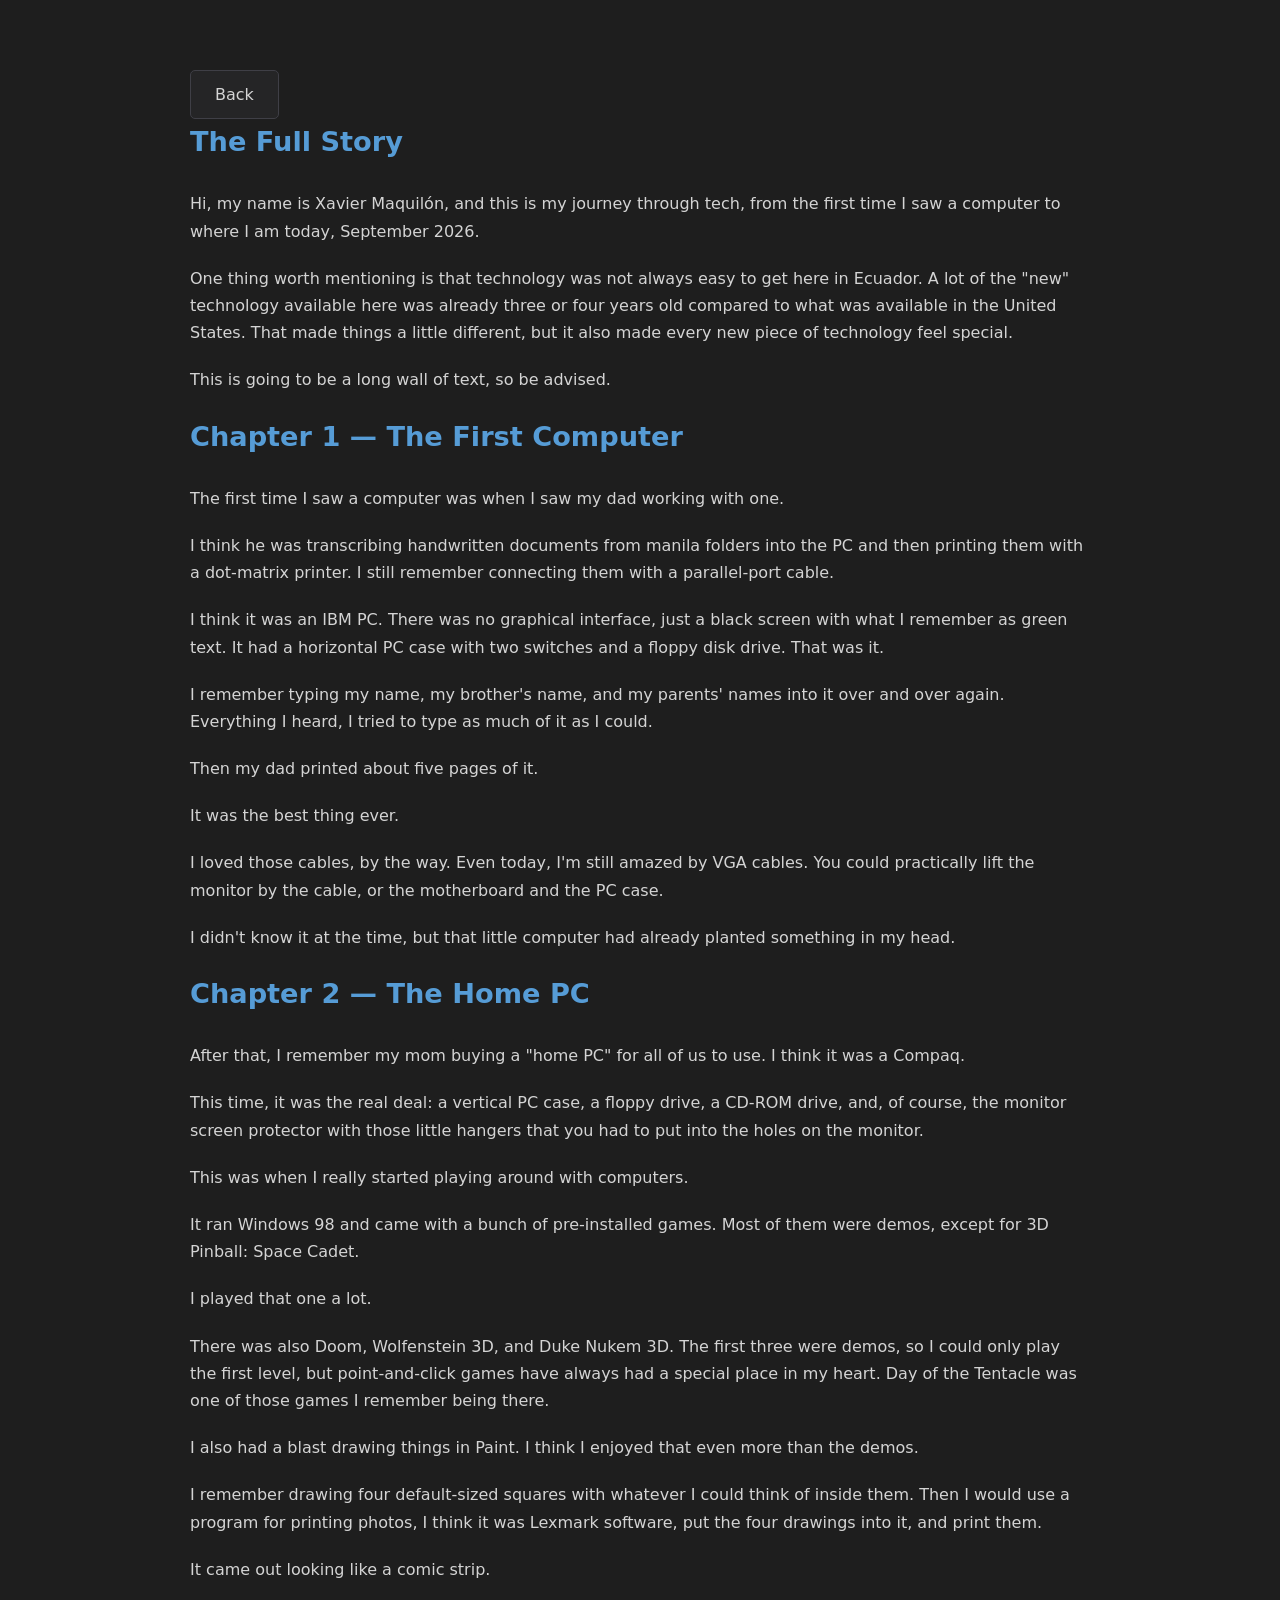
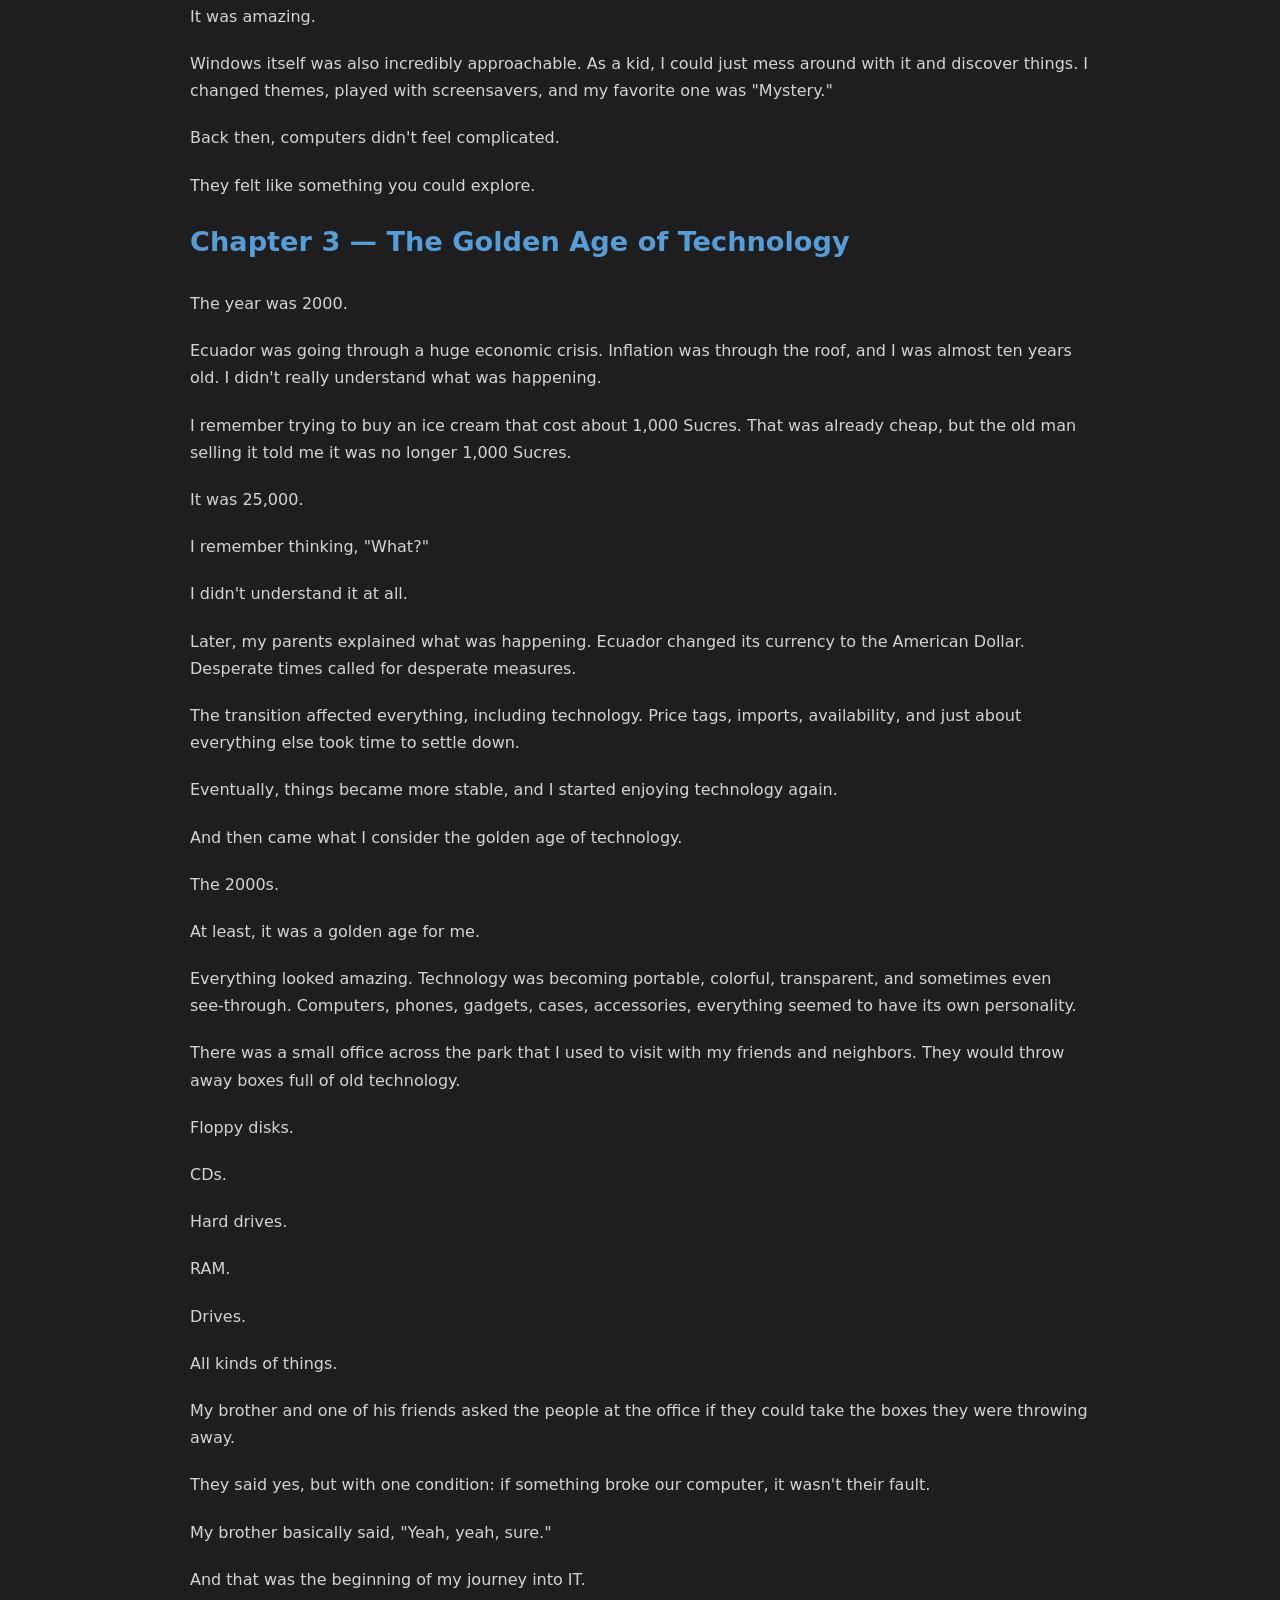
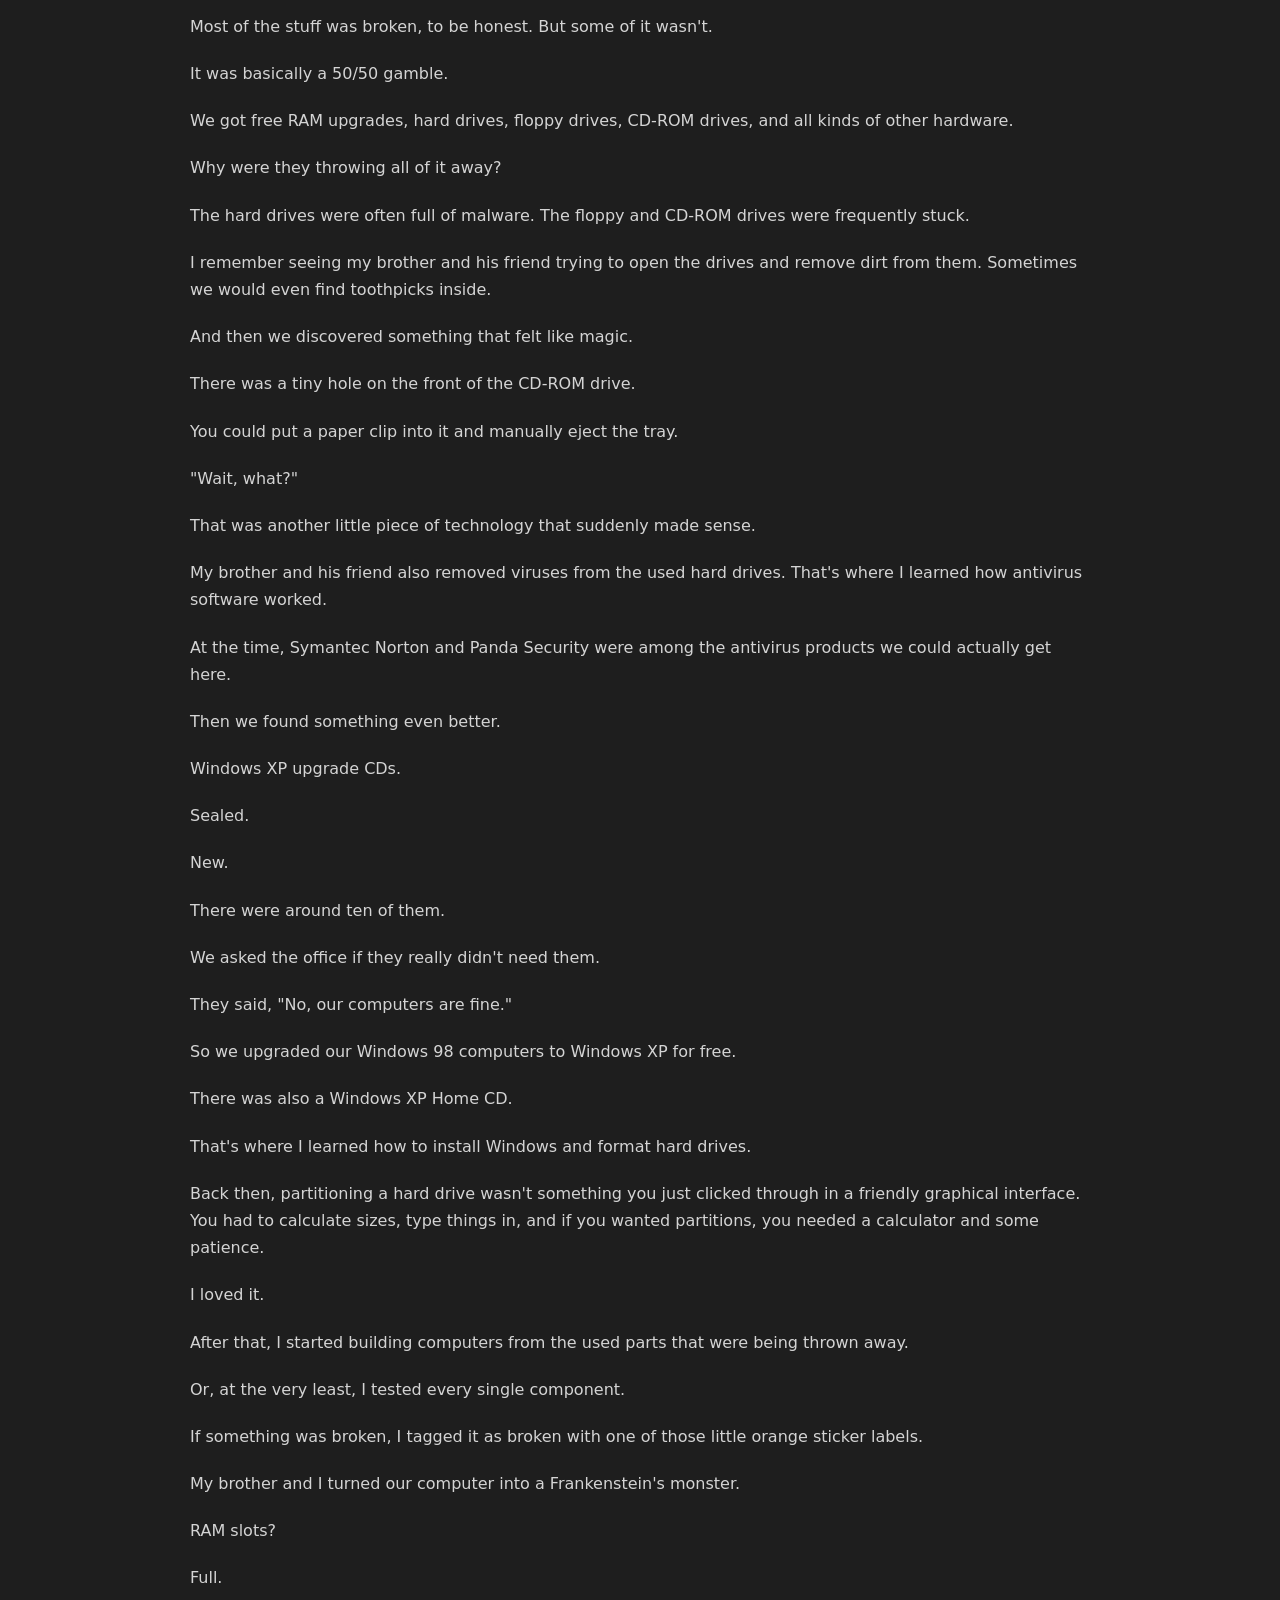
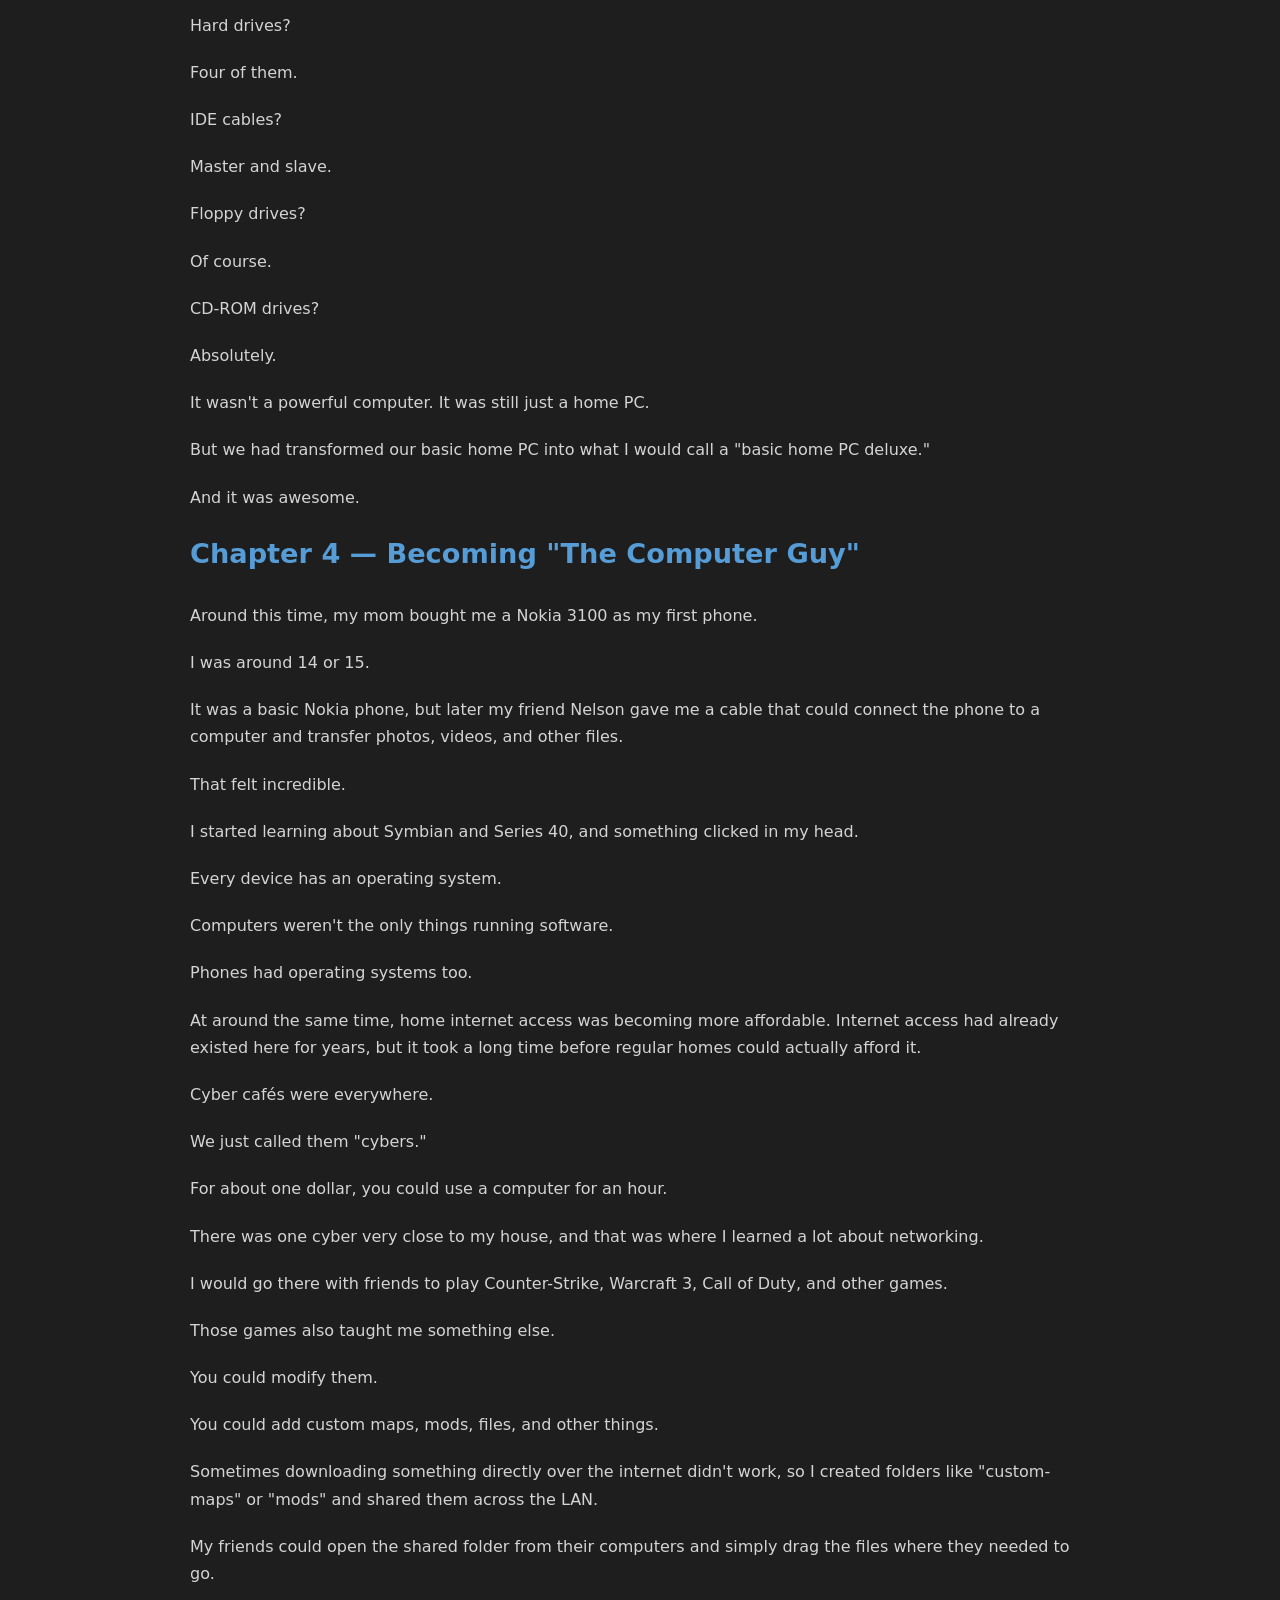
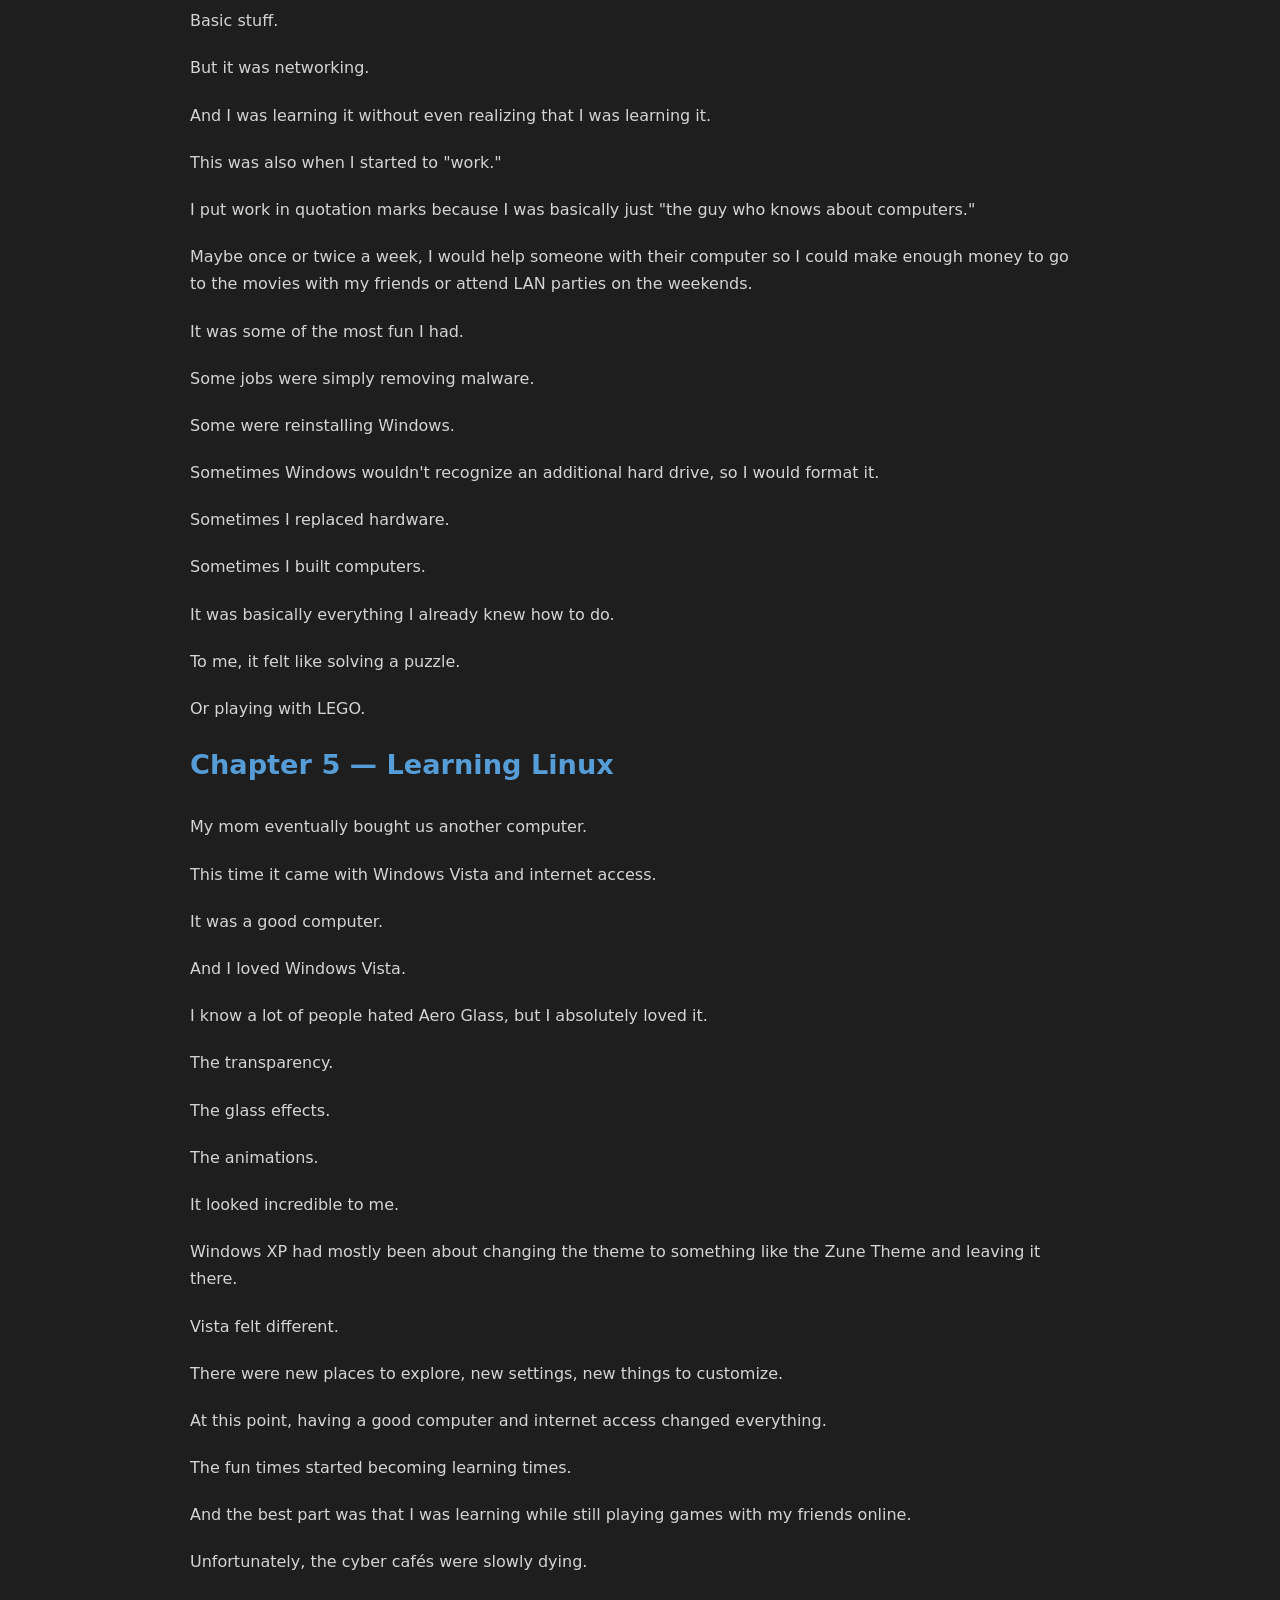
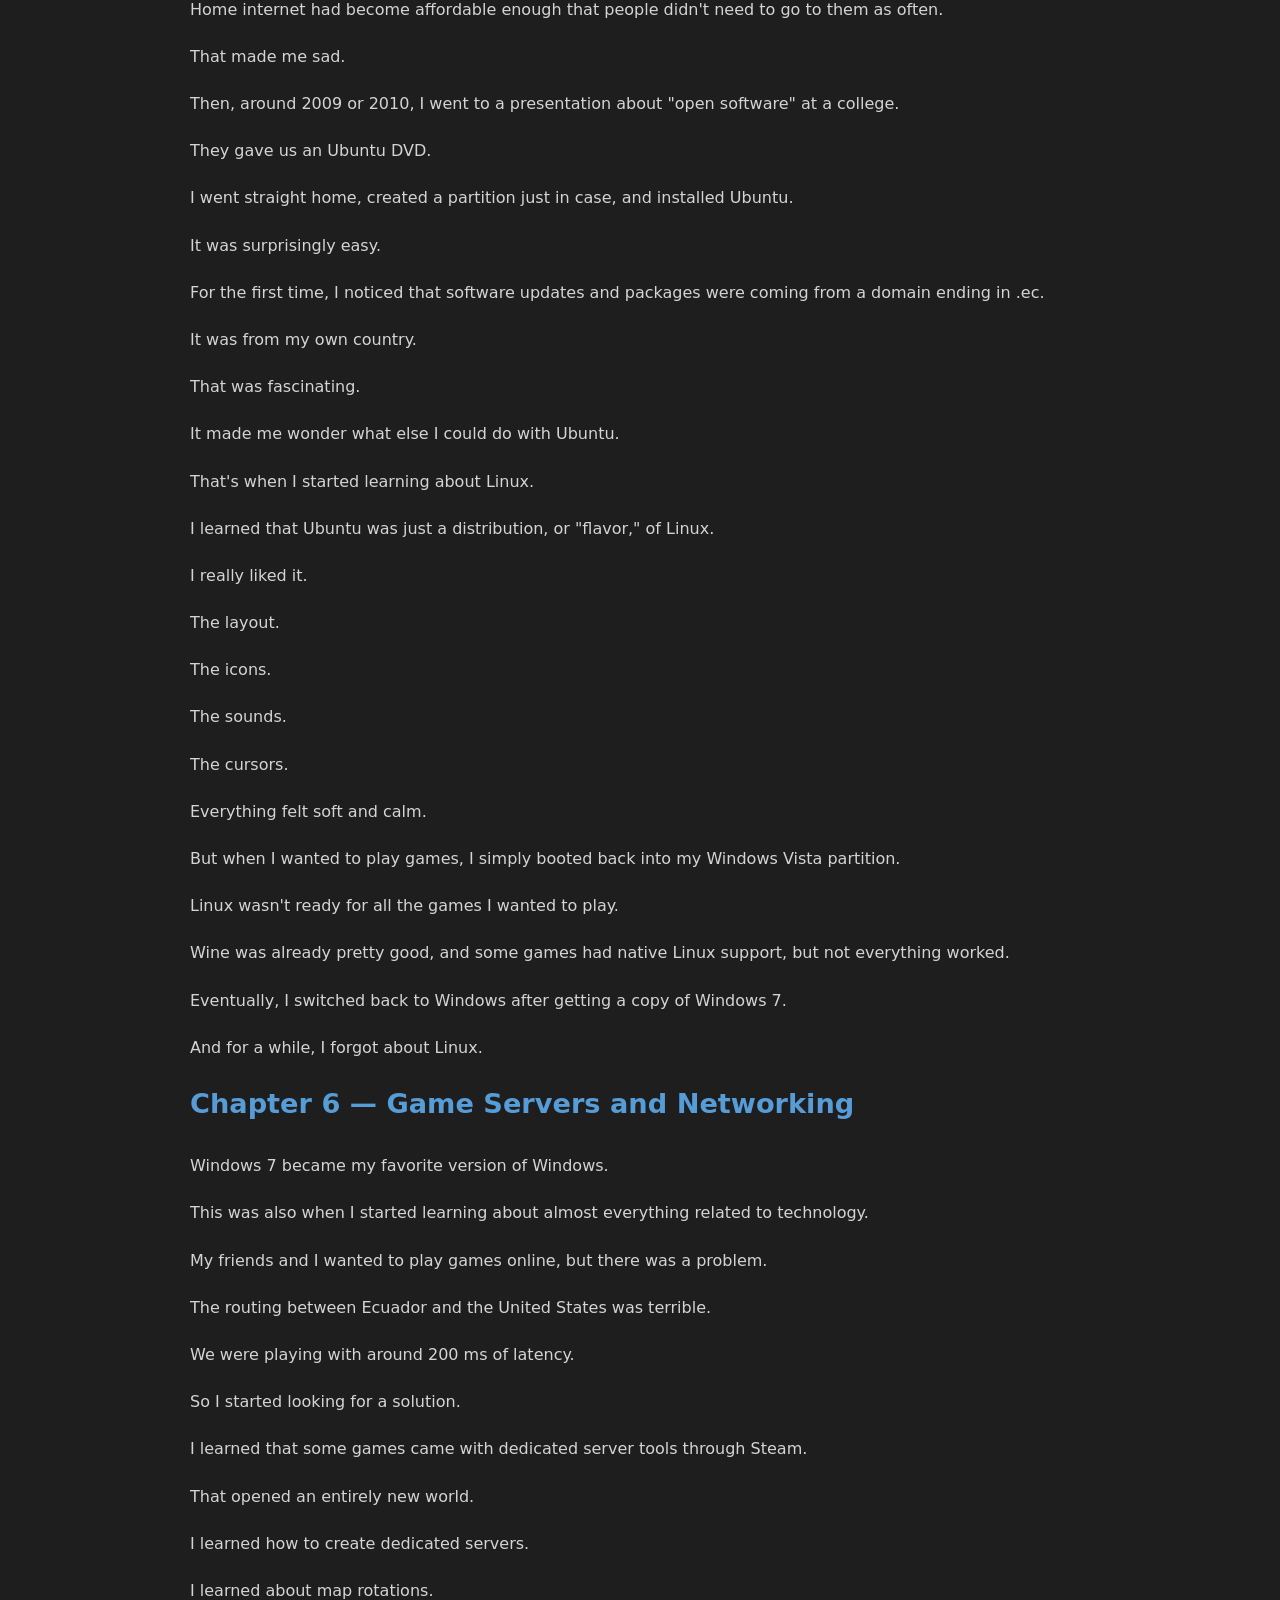
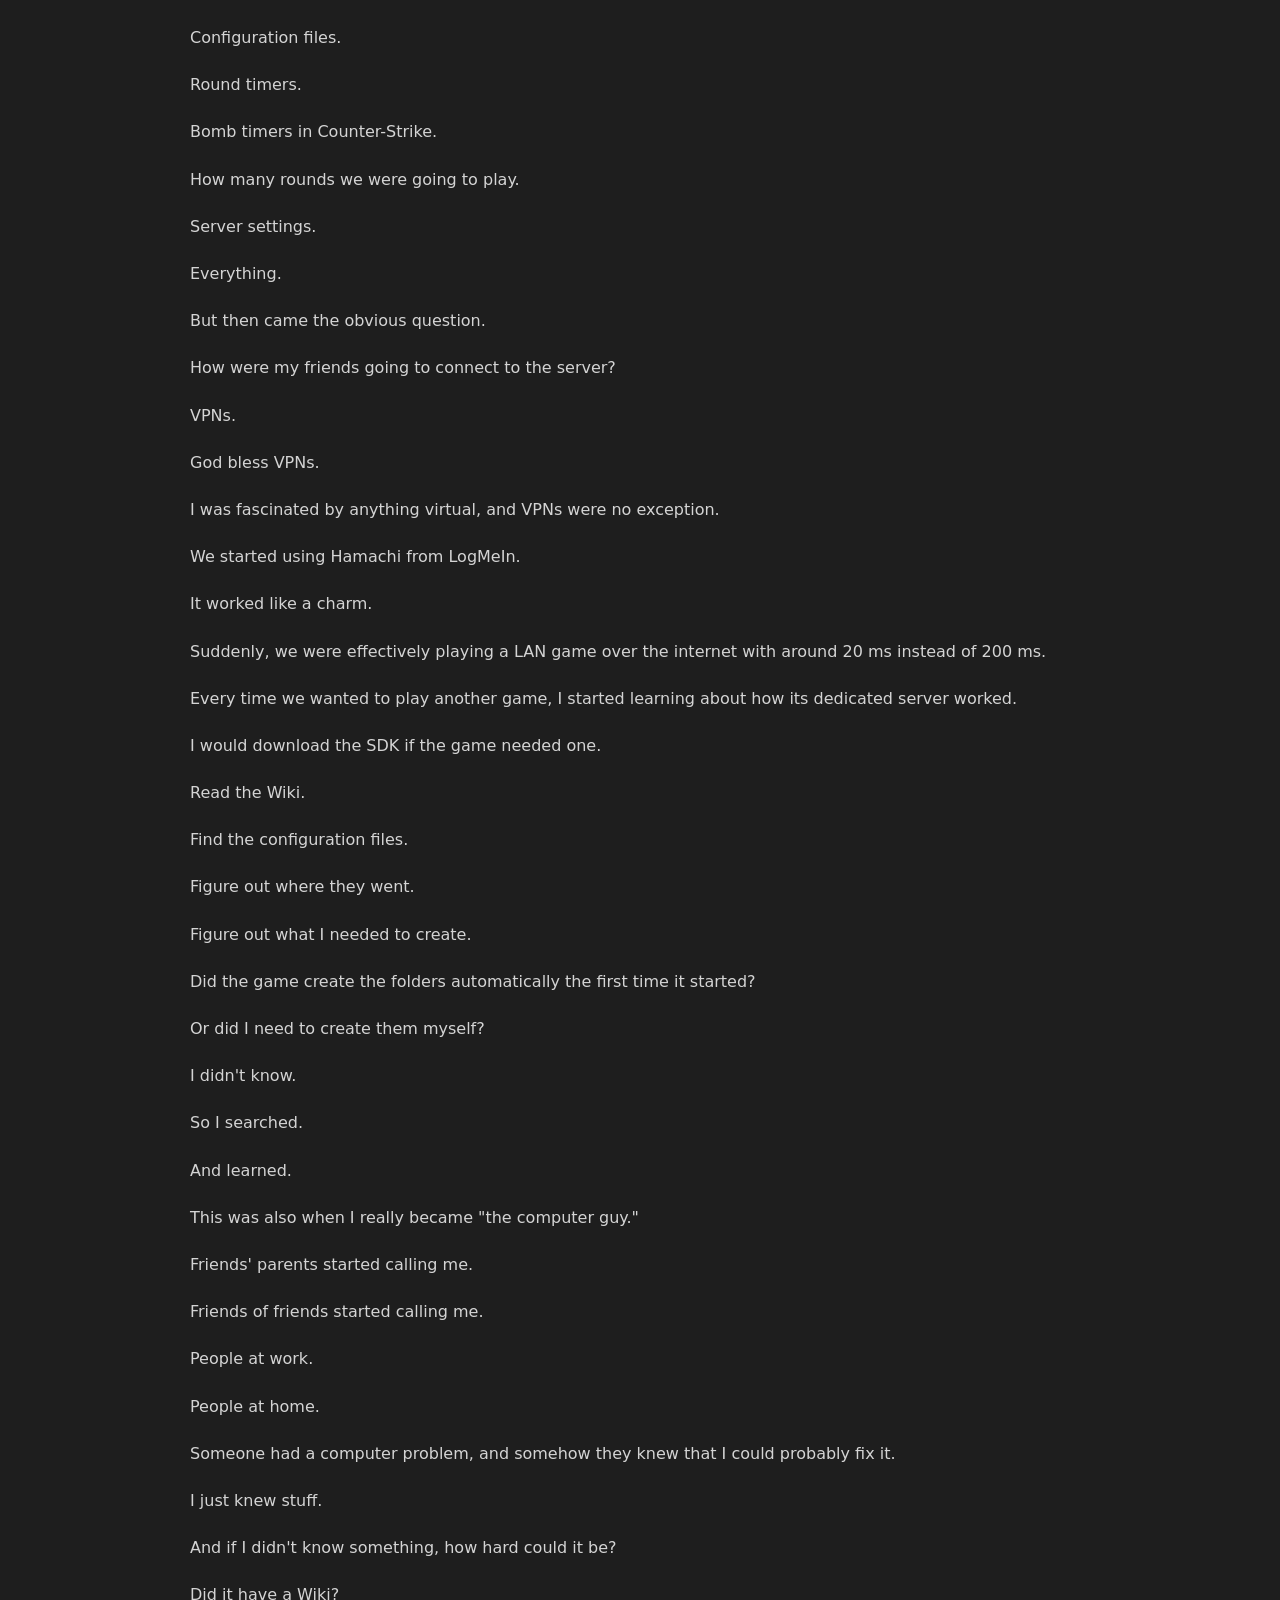
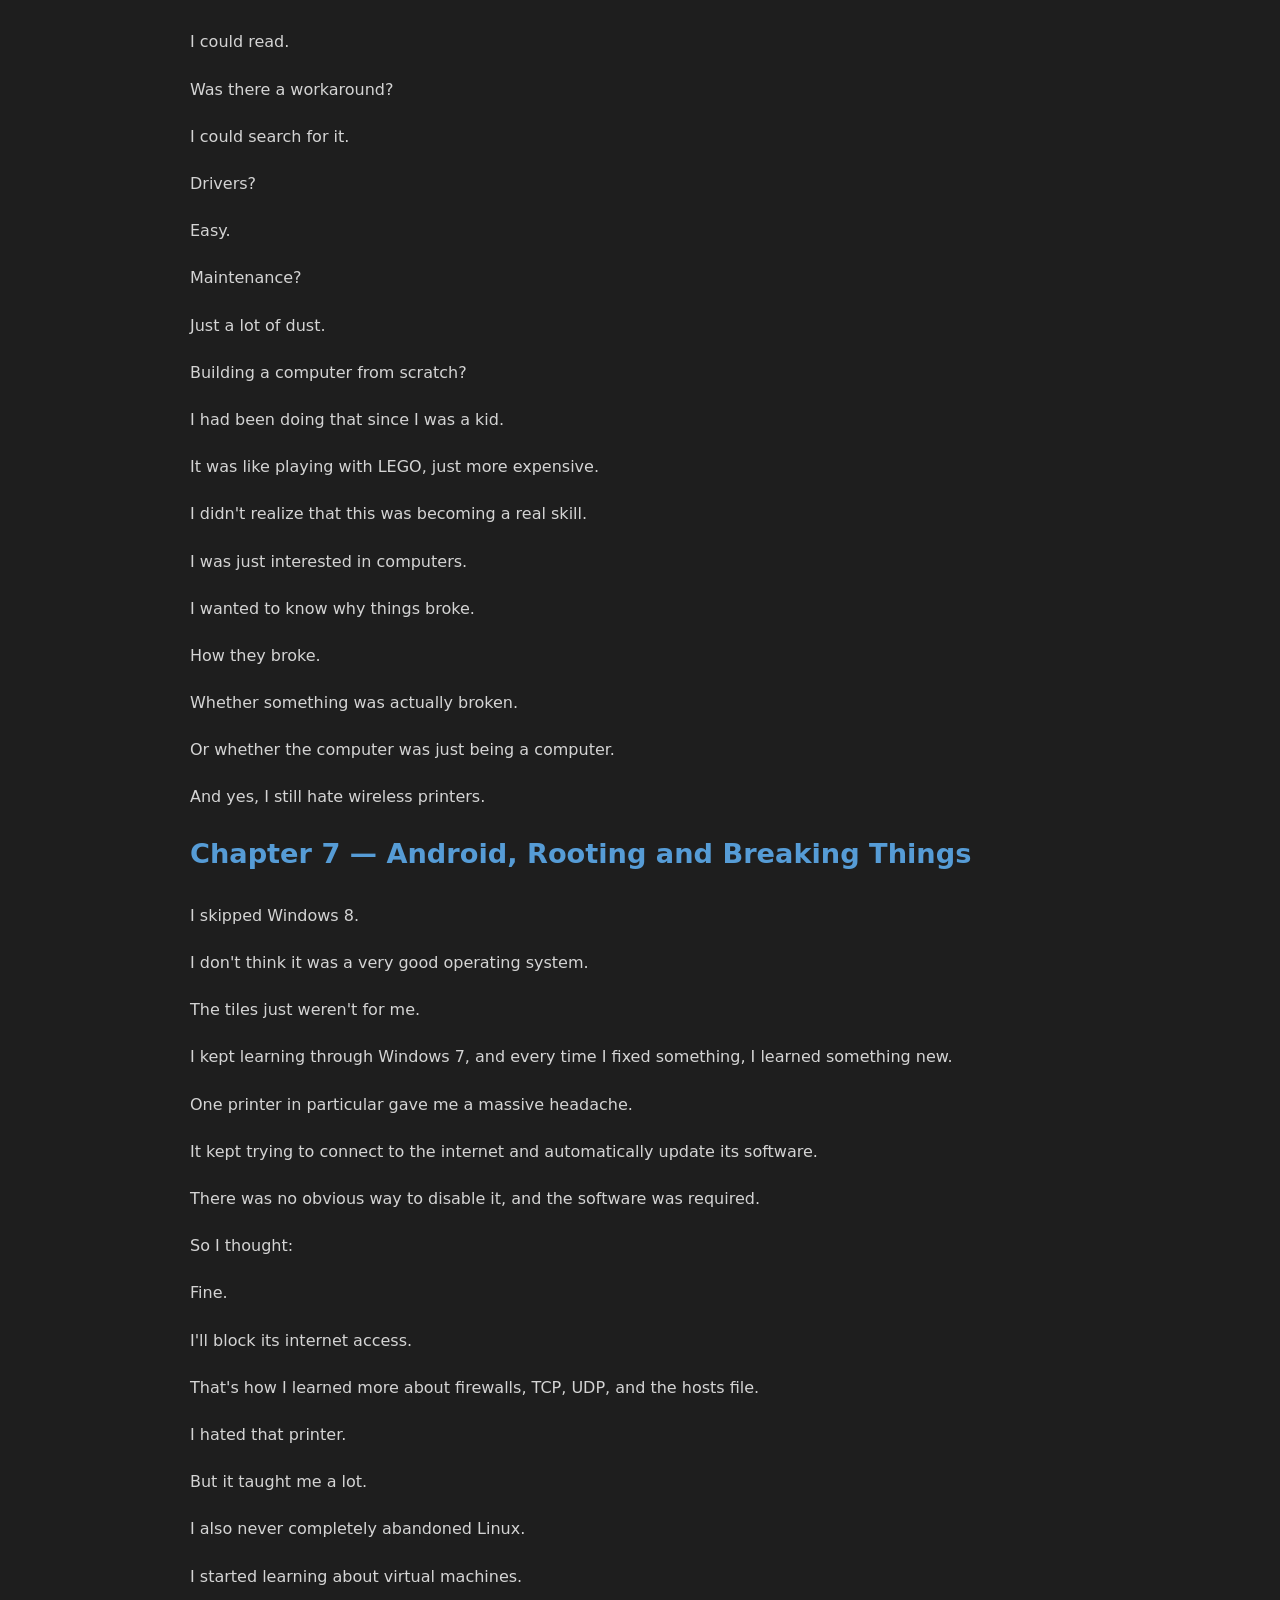
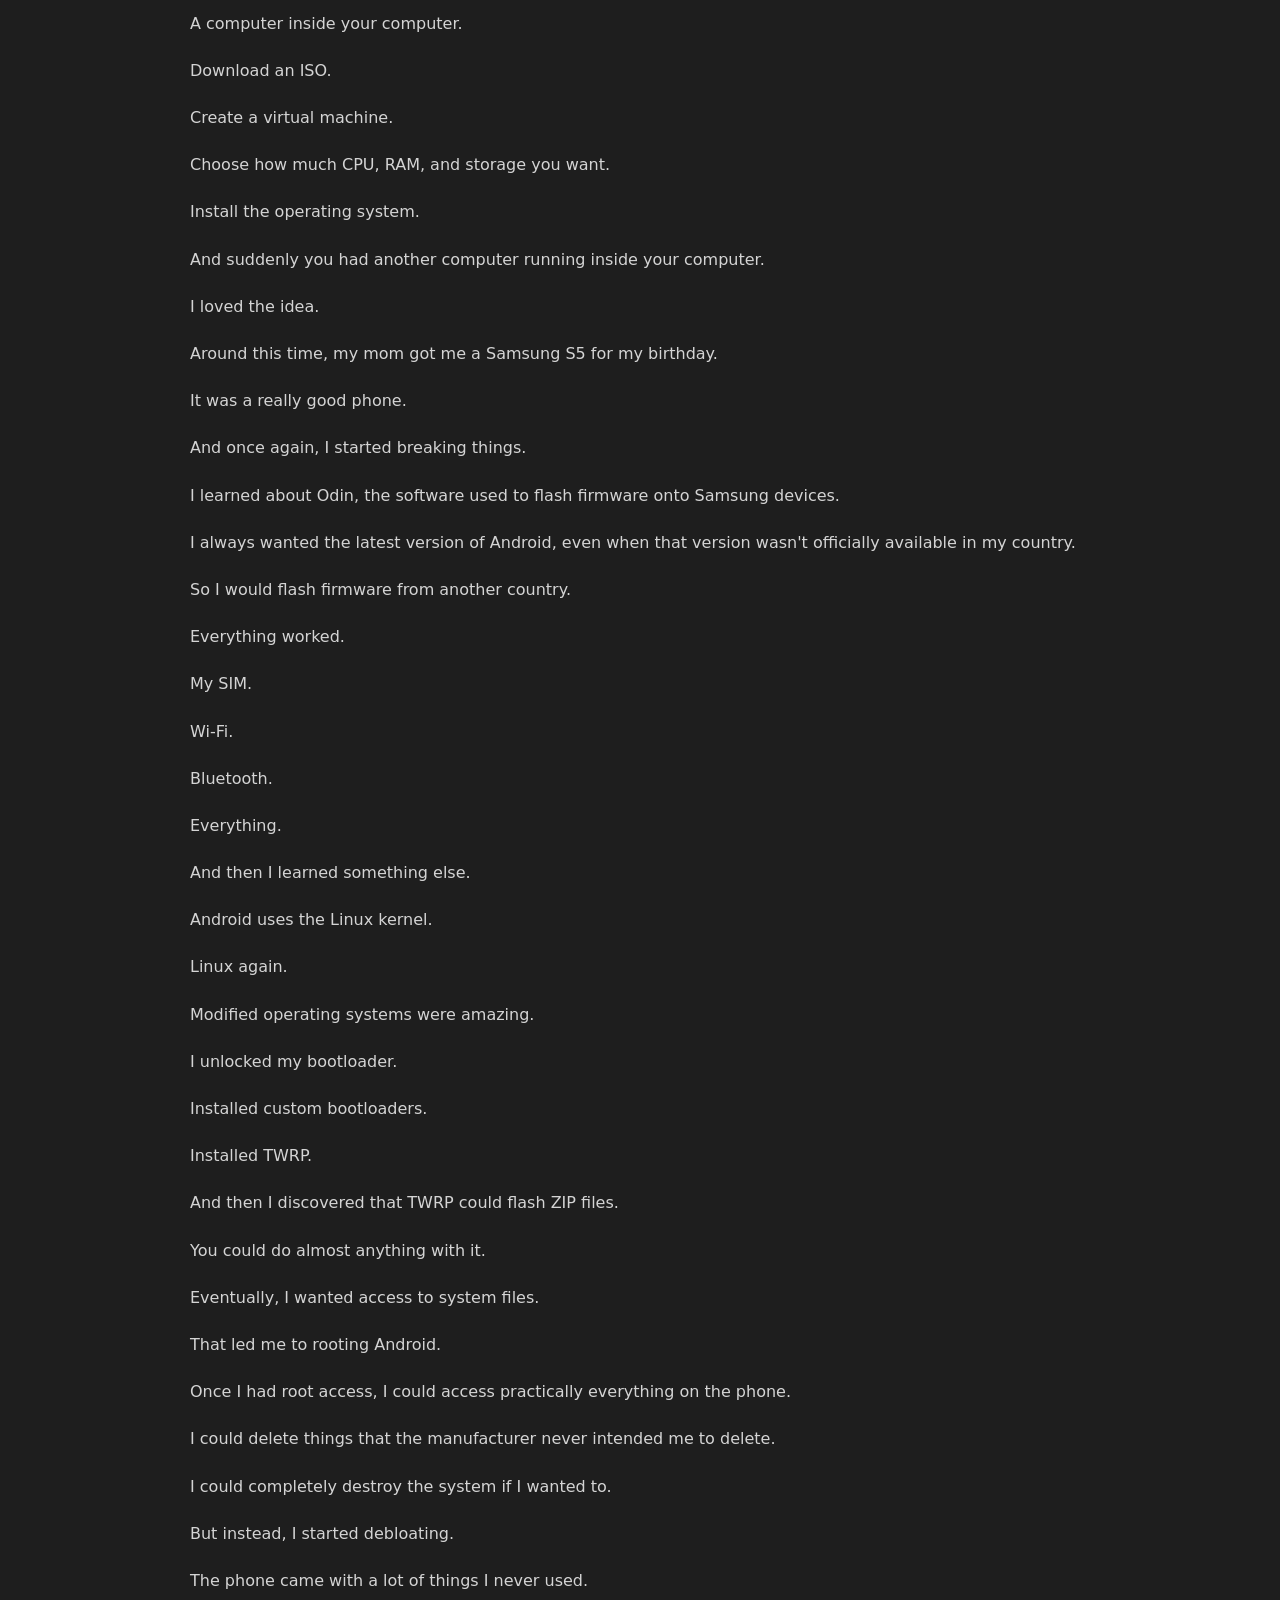
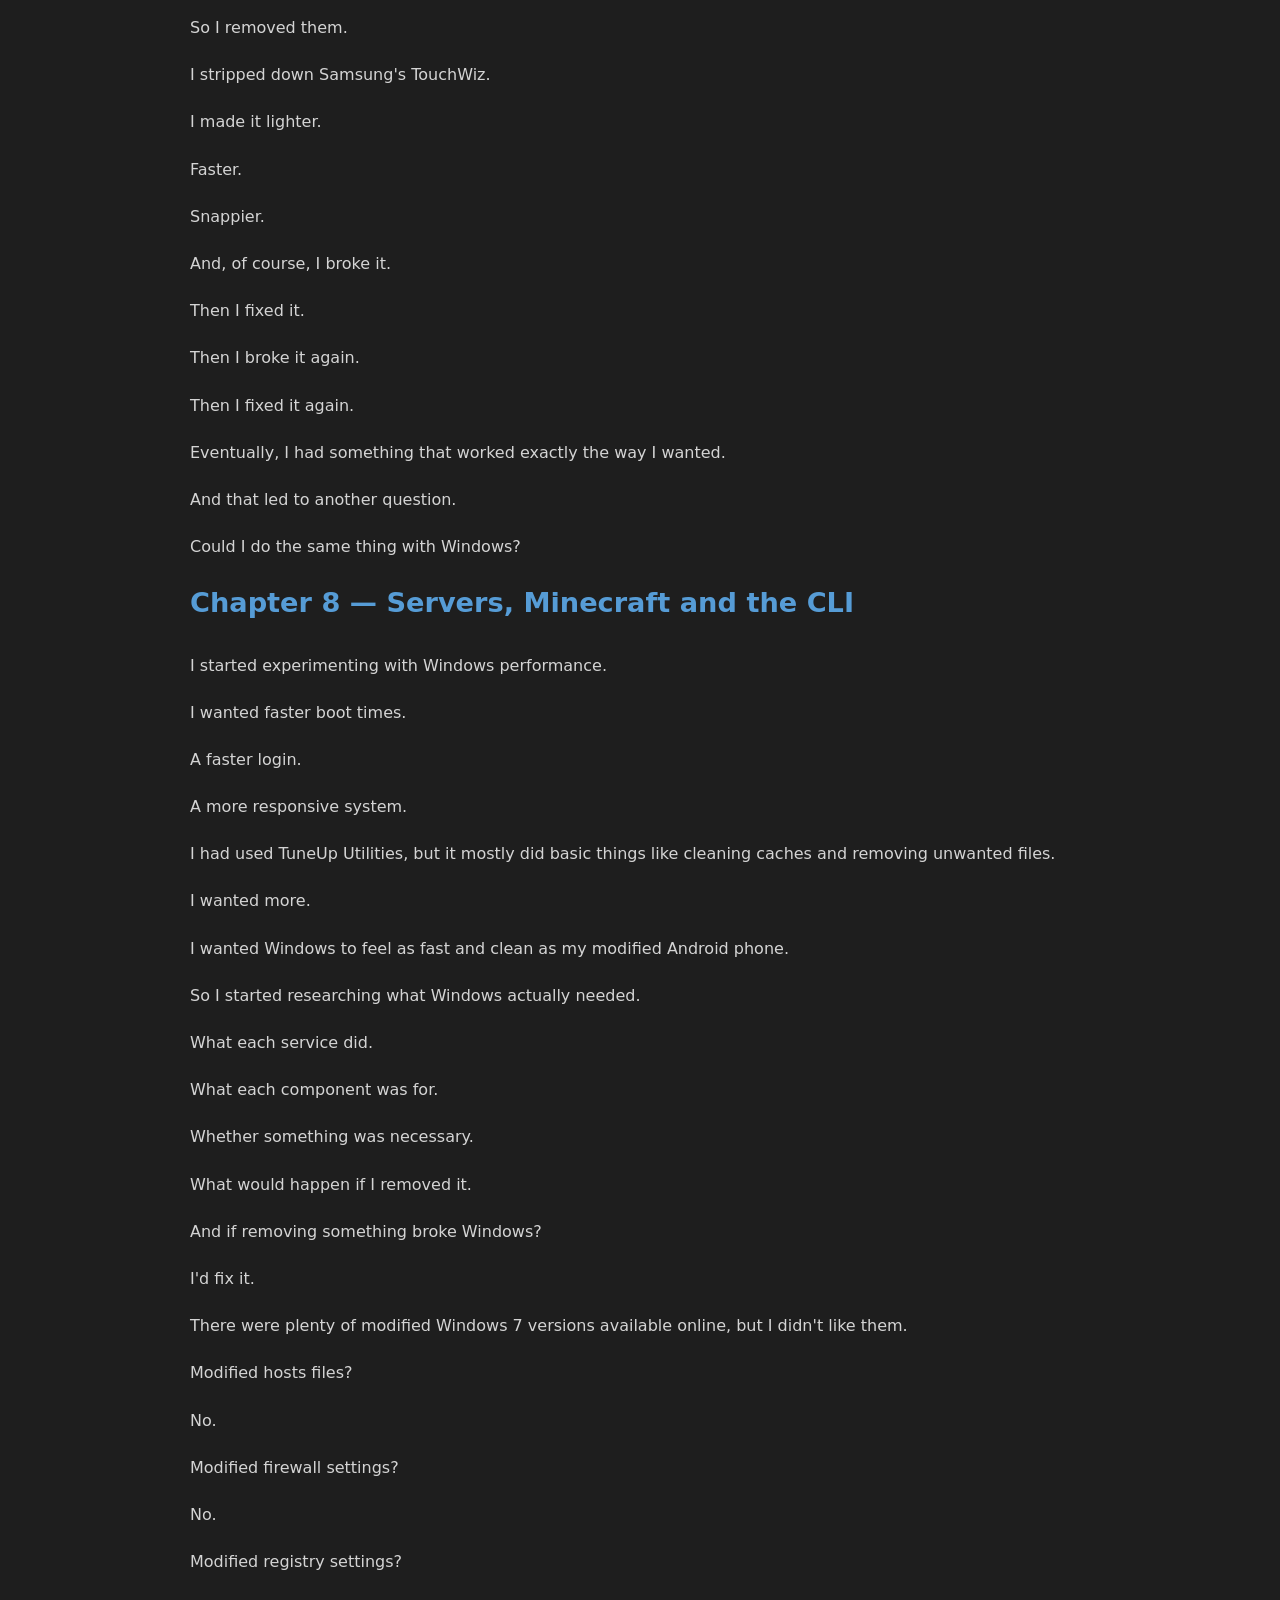
==== commit 3d43570f: "Update story-en.html added a back button." ====
--- a/story-en.html
+++ b/story-en.html
@@ -11,6 +11,7 @@
 
   <body>
     <main class="container">
+      <a href="index.html" class="language-button">Back</a>
       <article class="story-language active" id="story-en" lang="en">
         <section class="intro">
           <h2>The Full Story</h2>
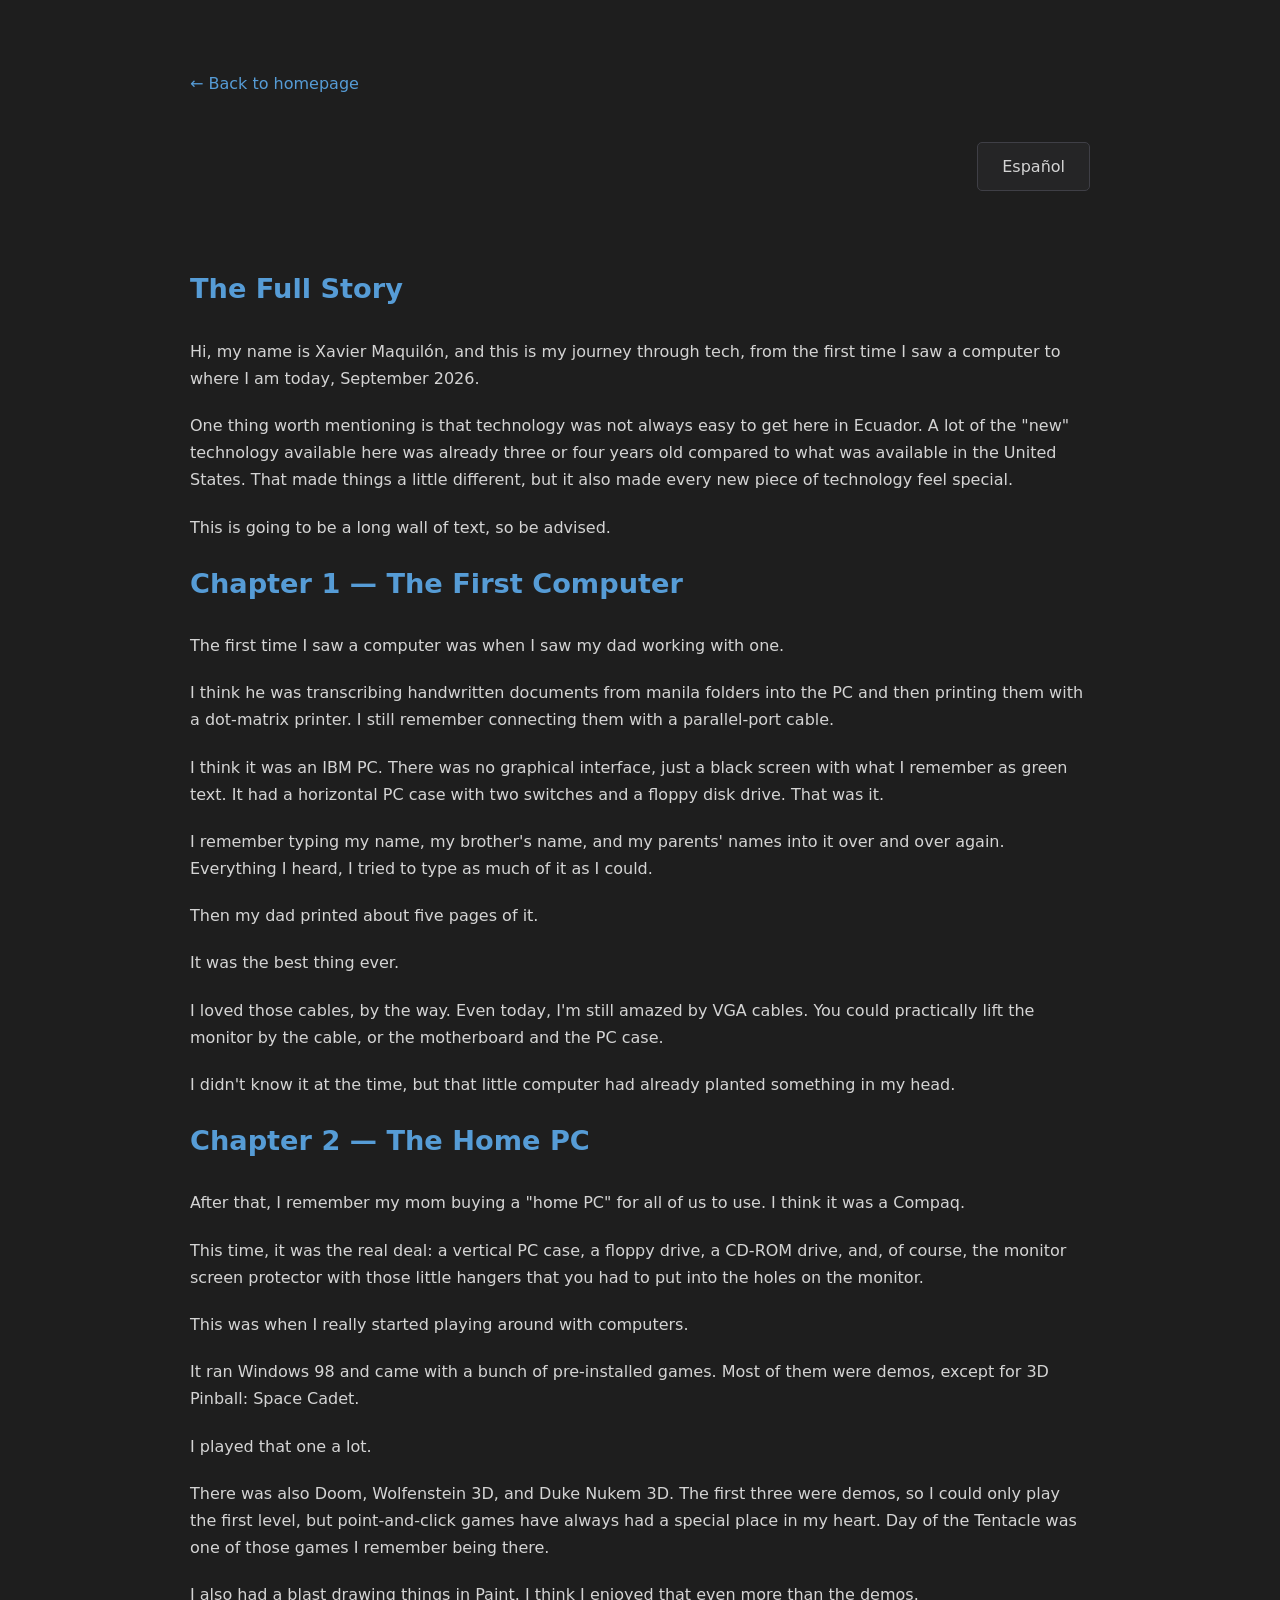
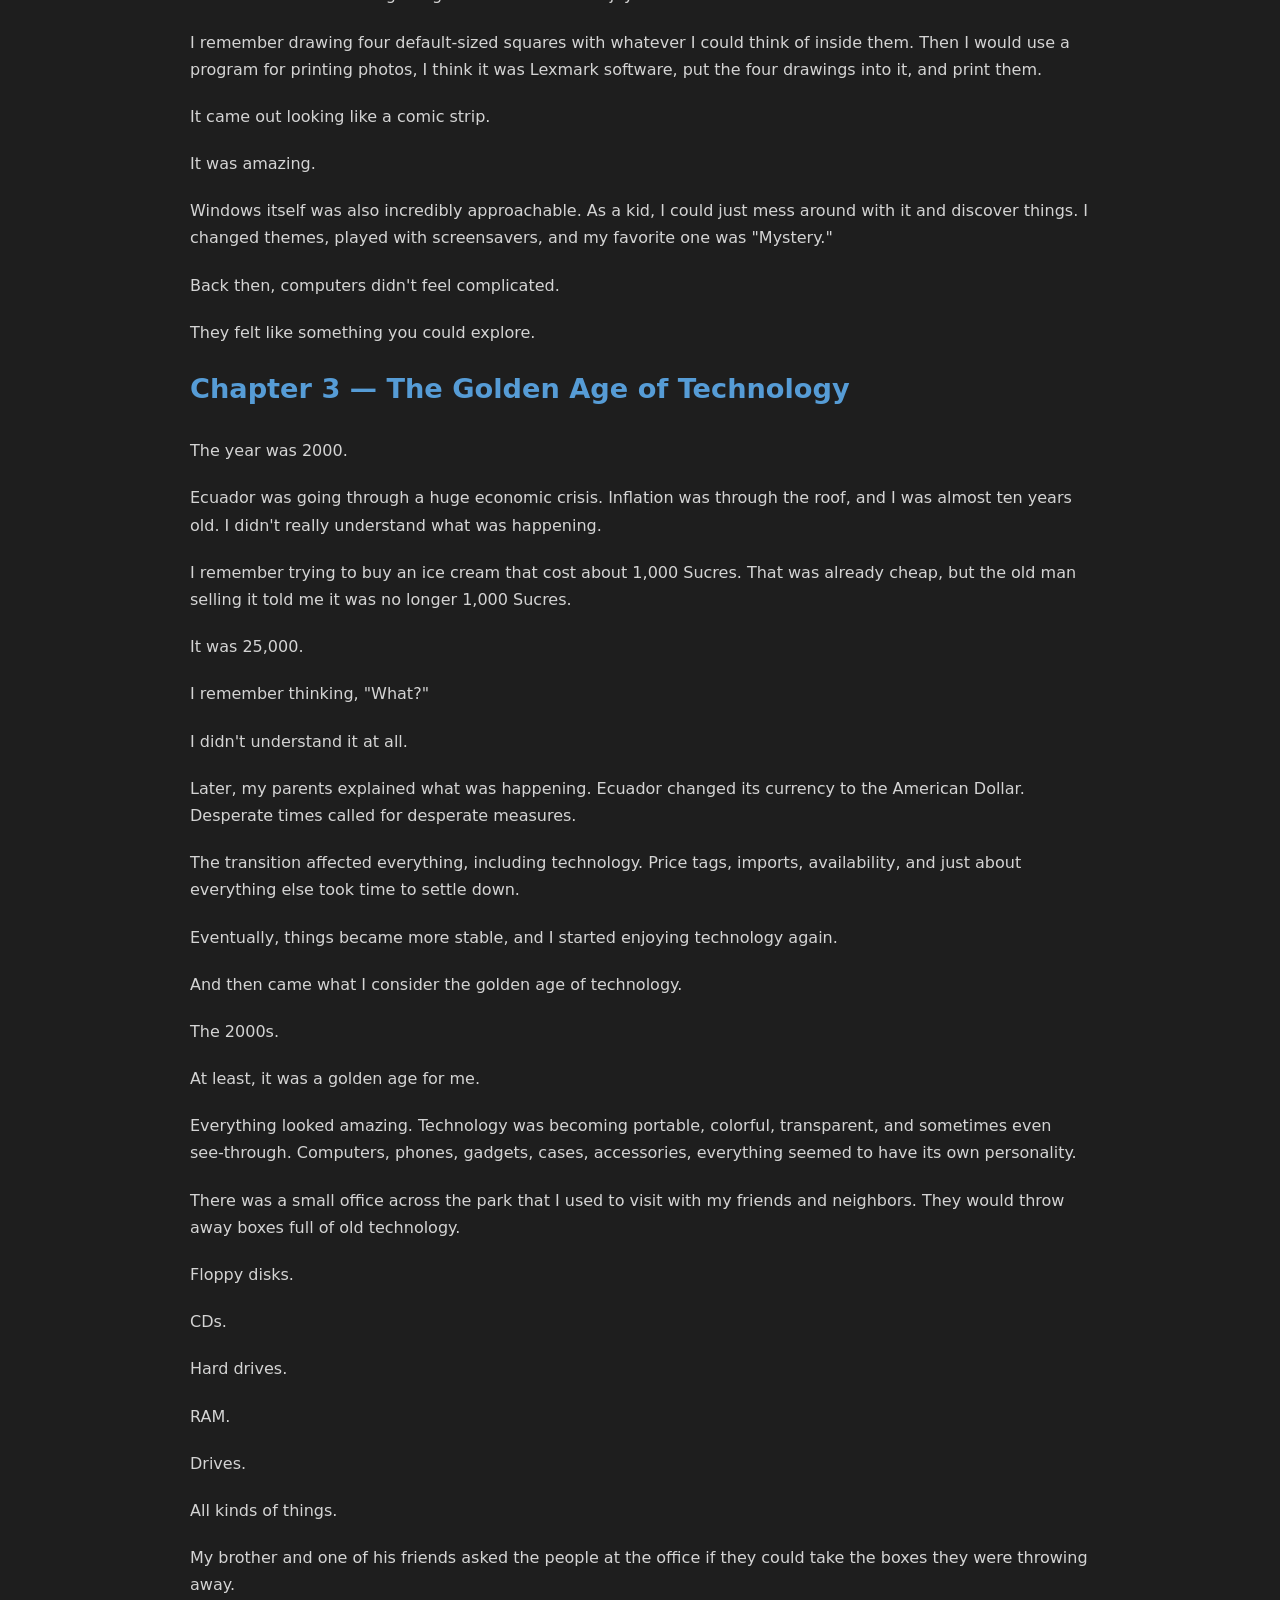
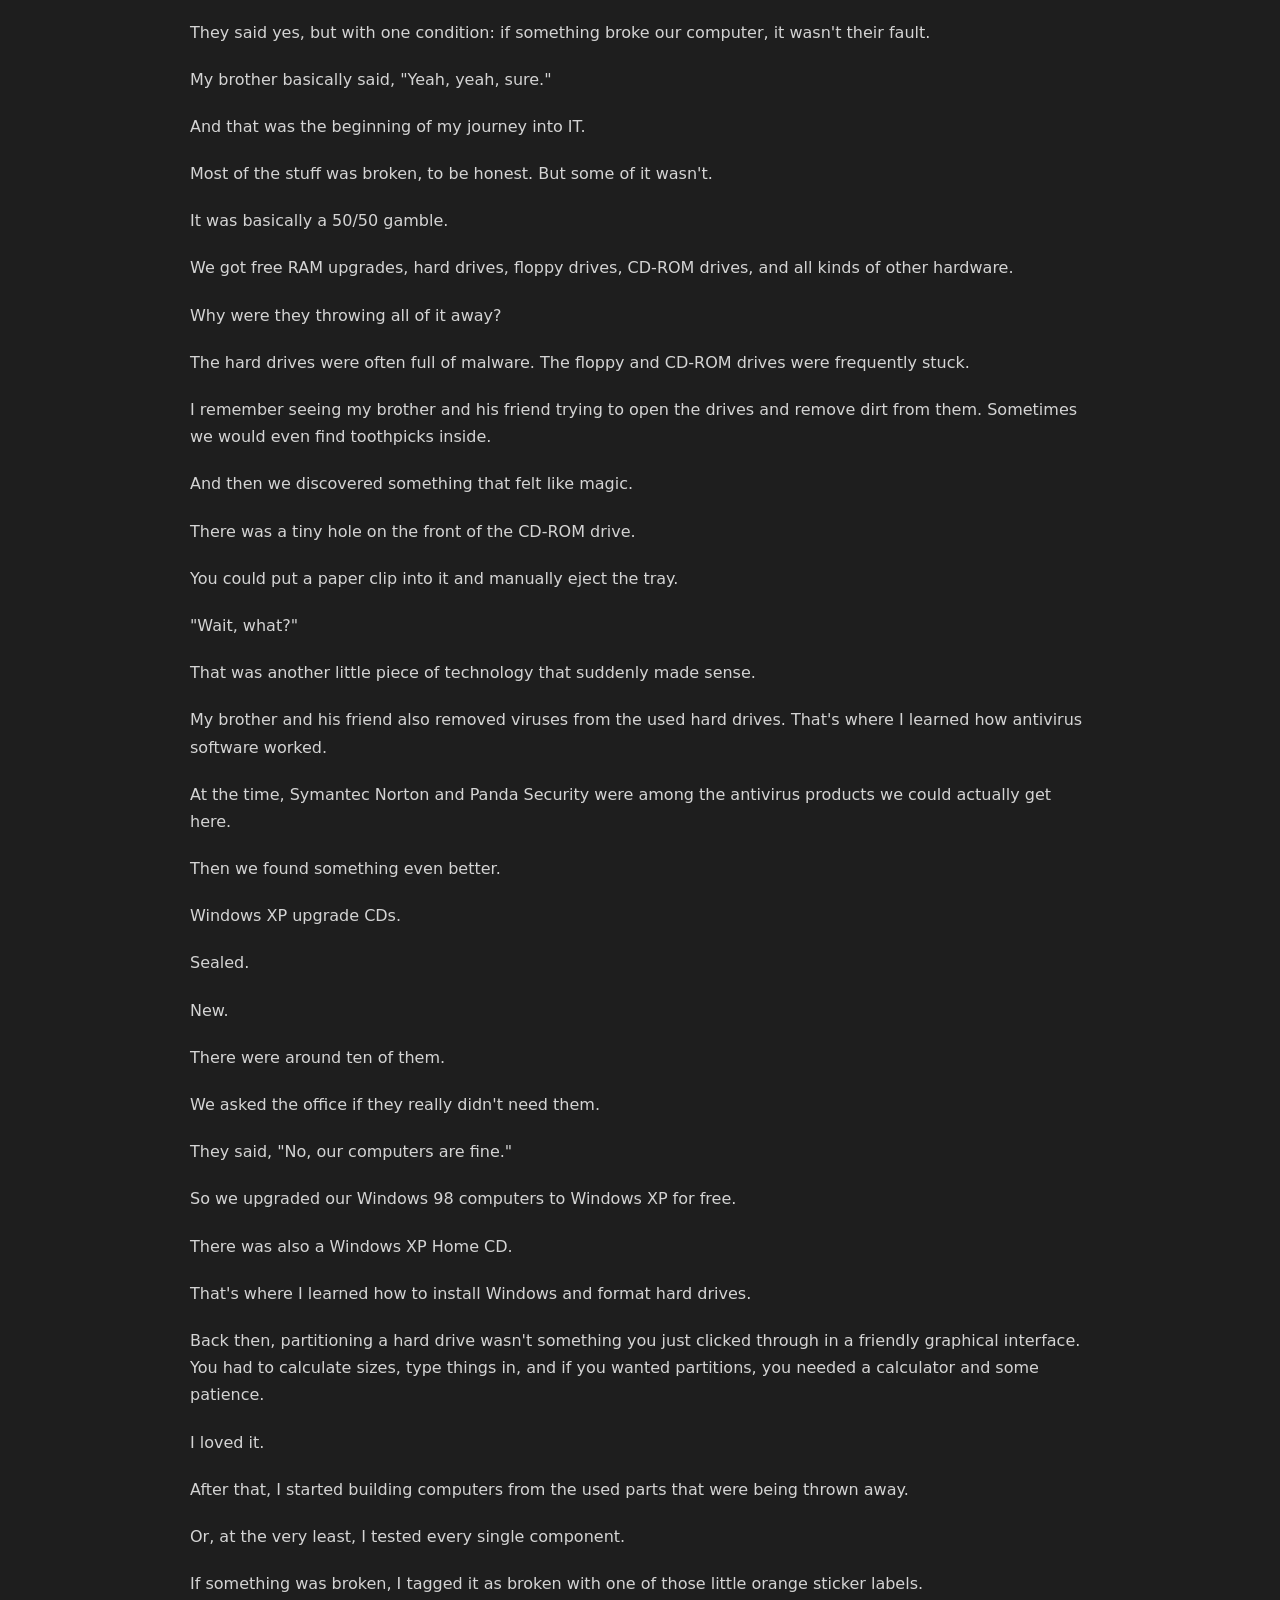
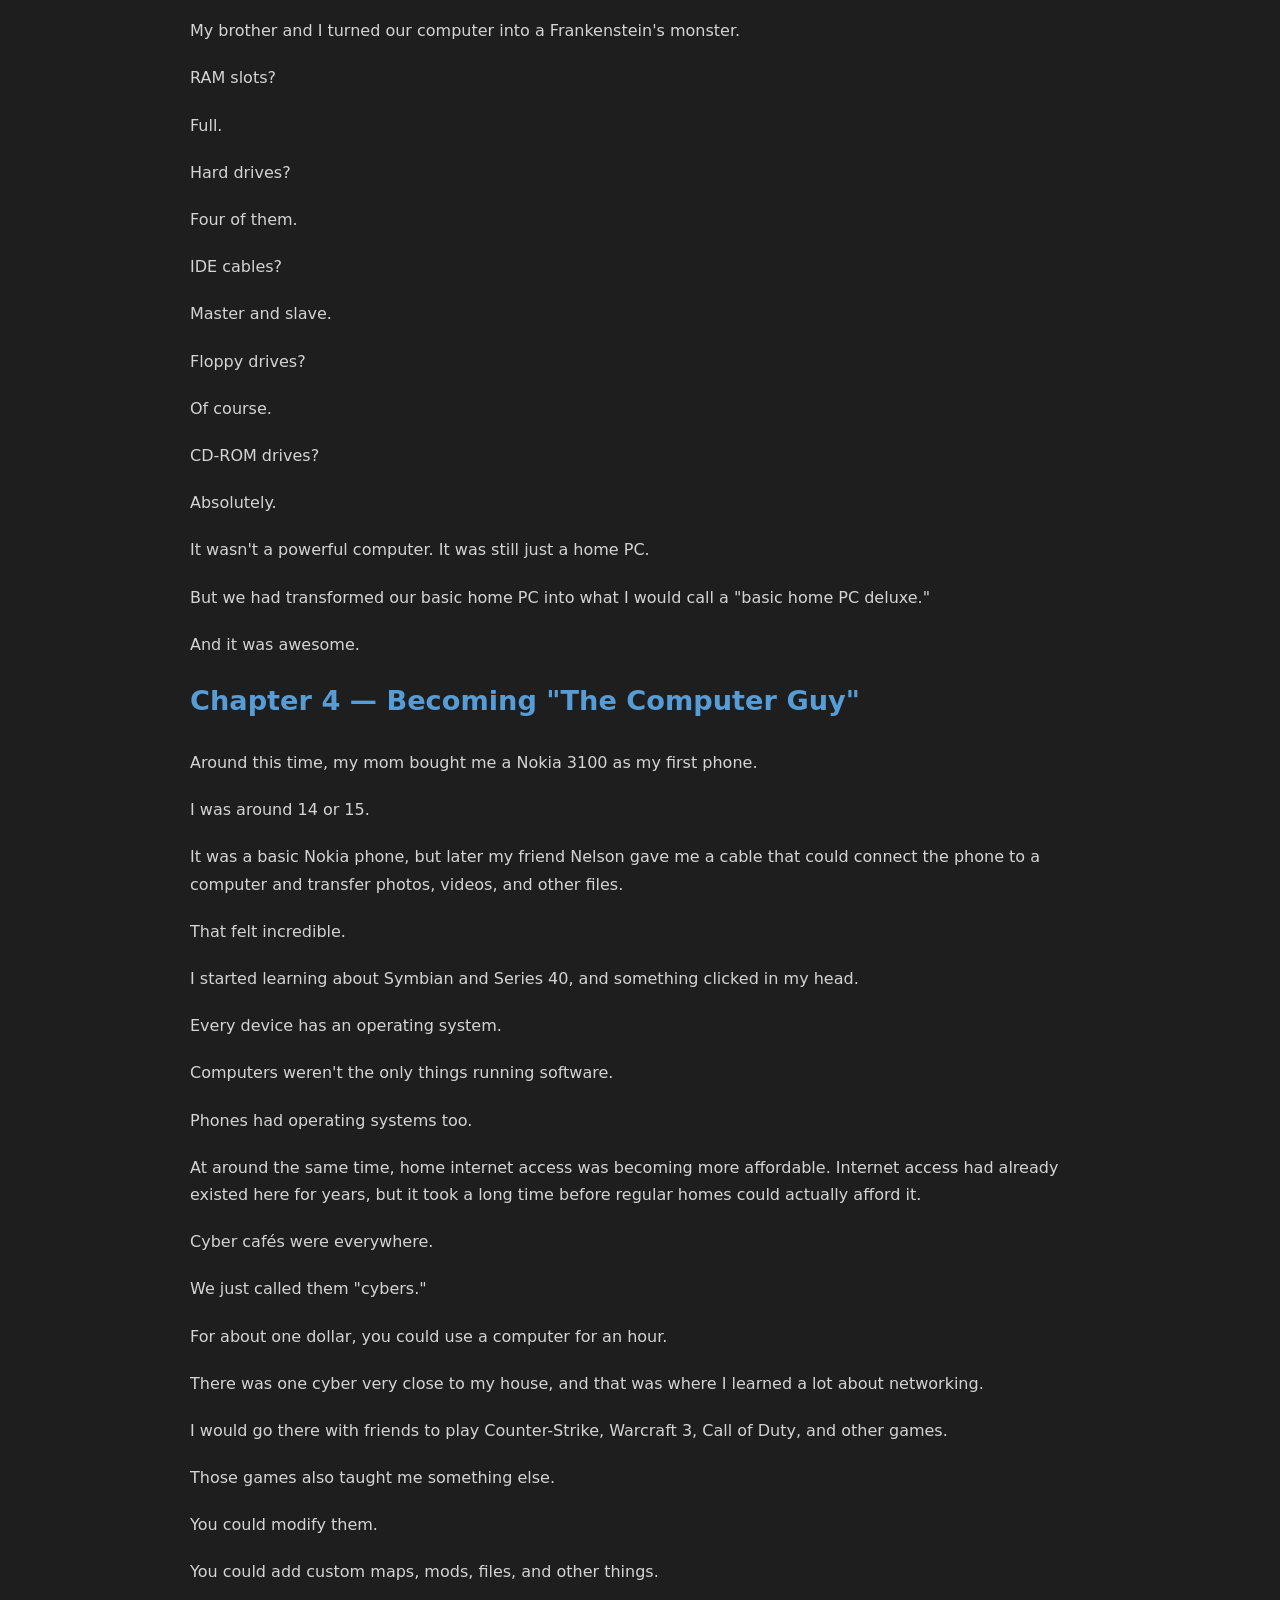
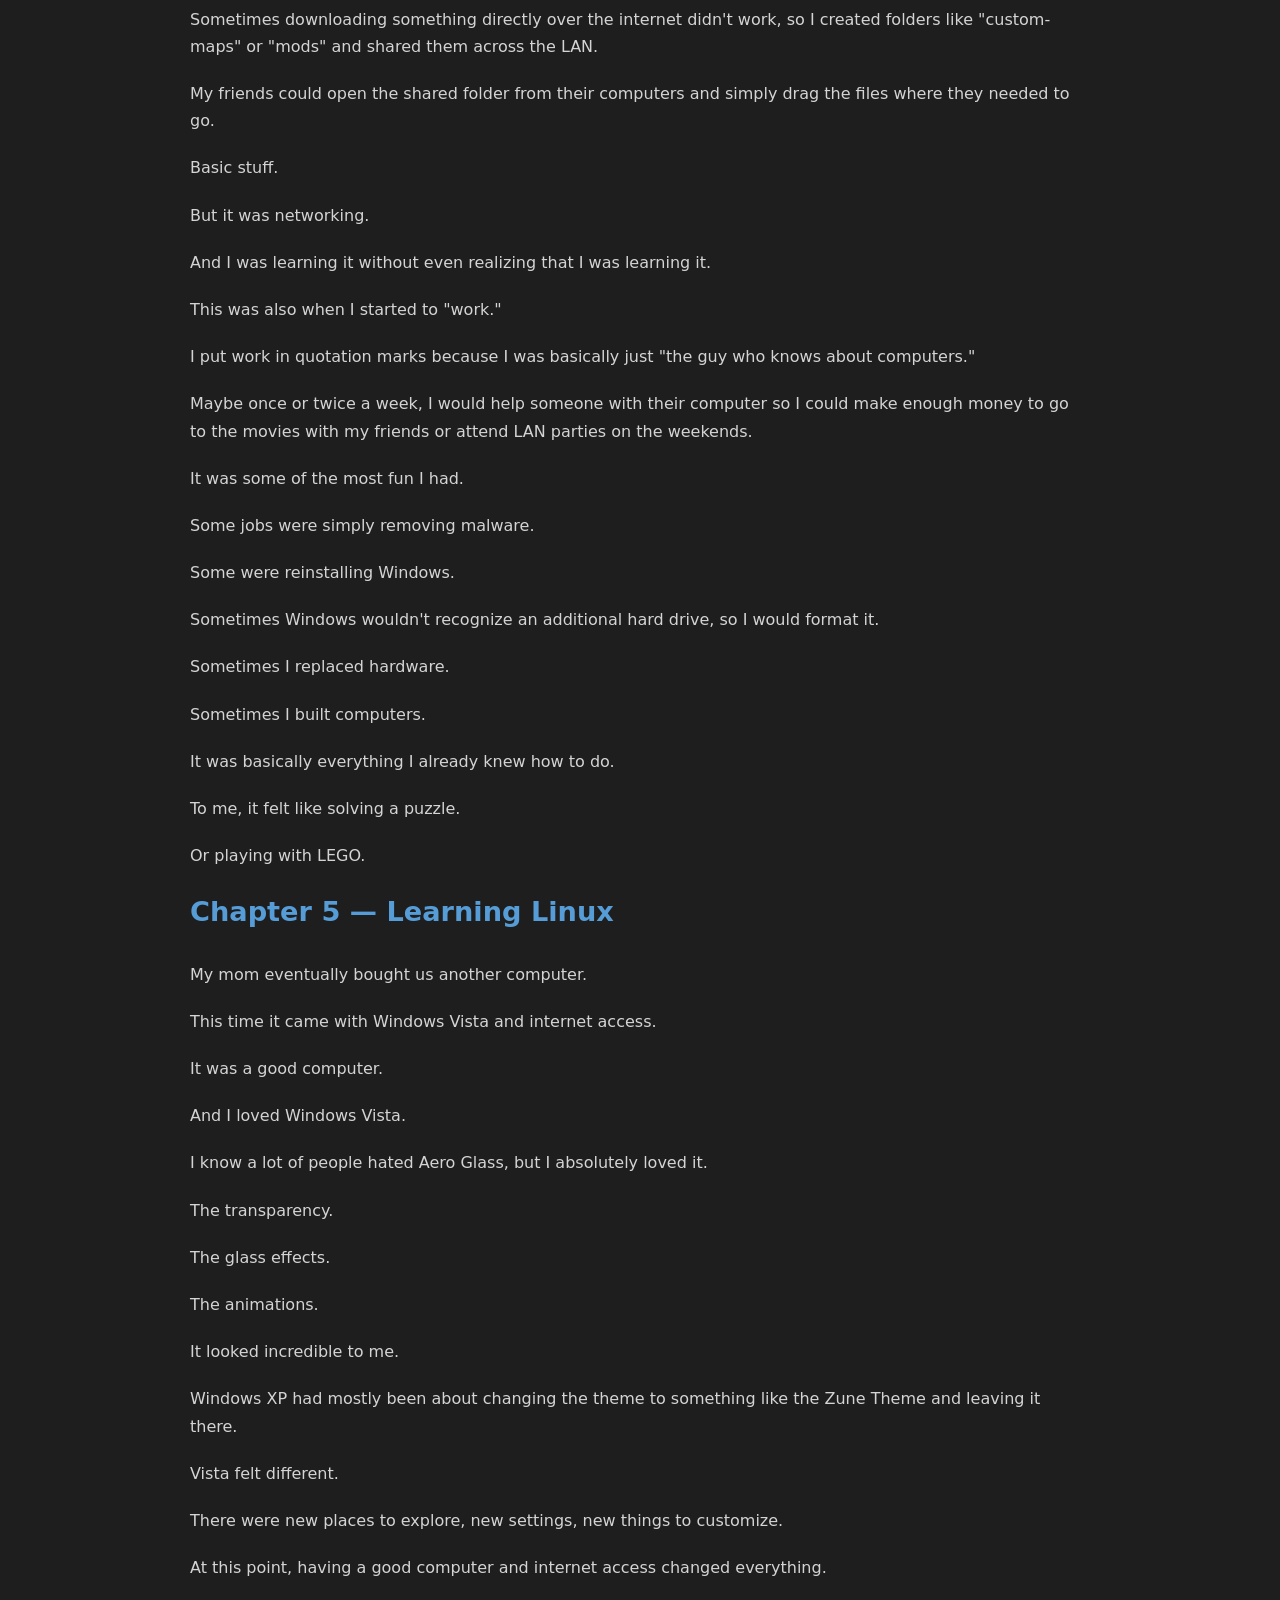
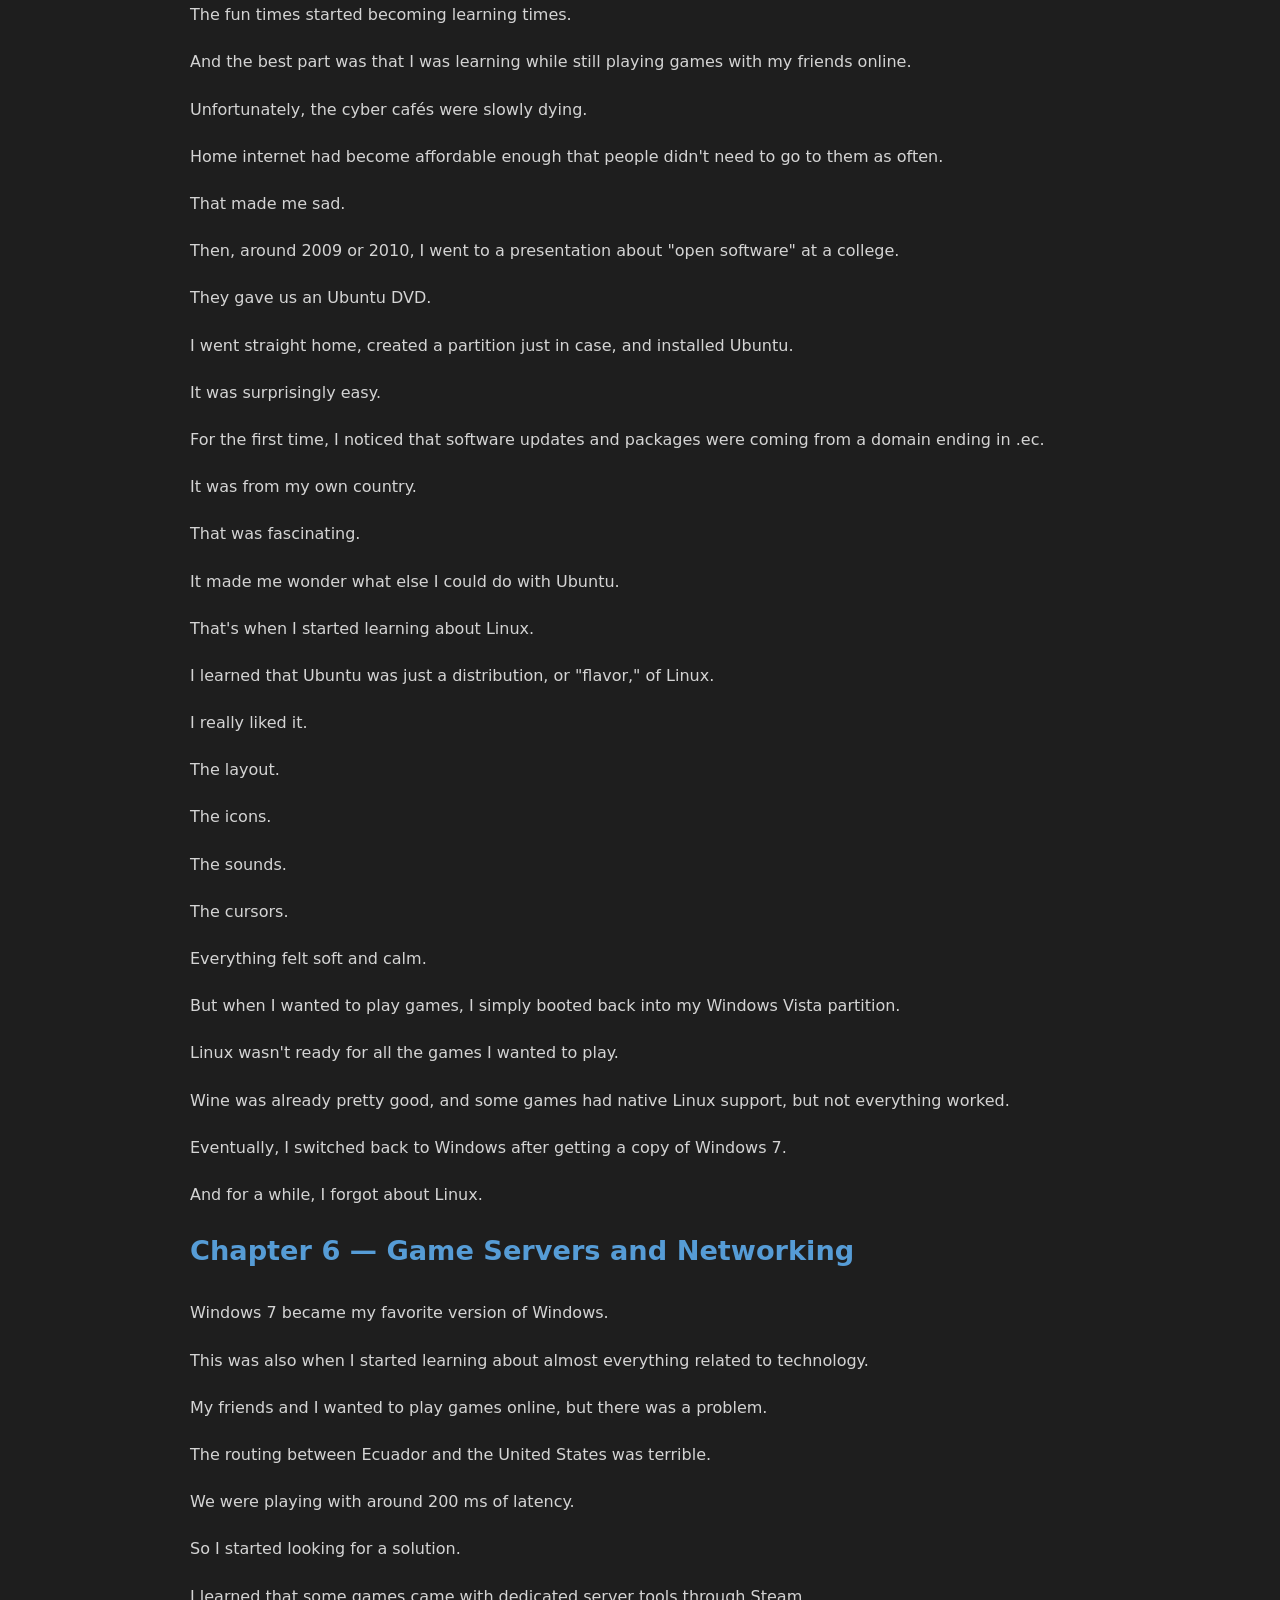
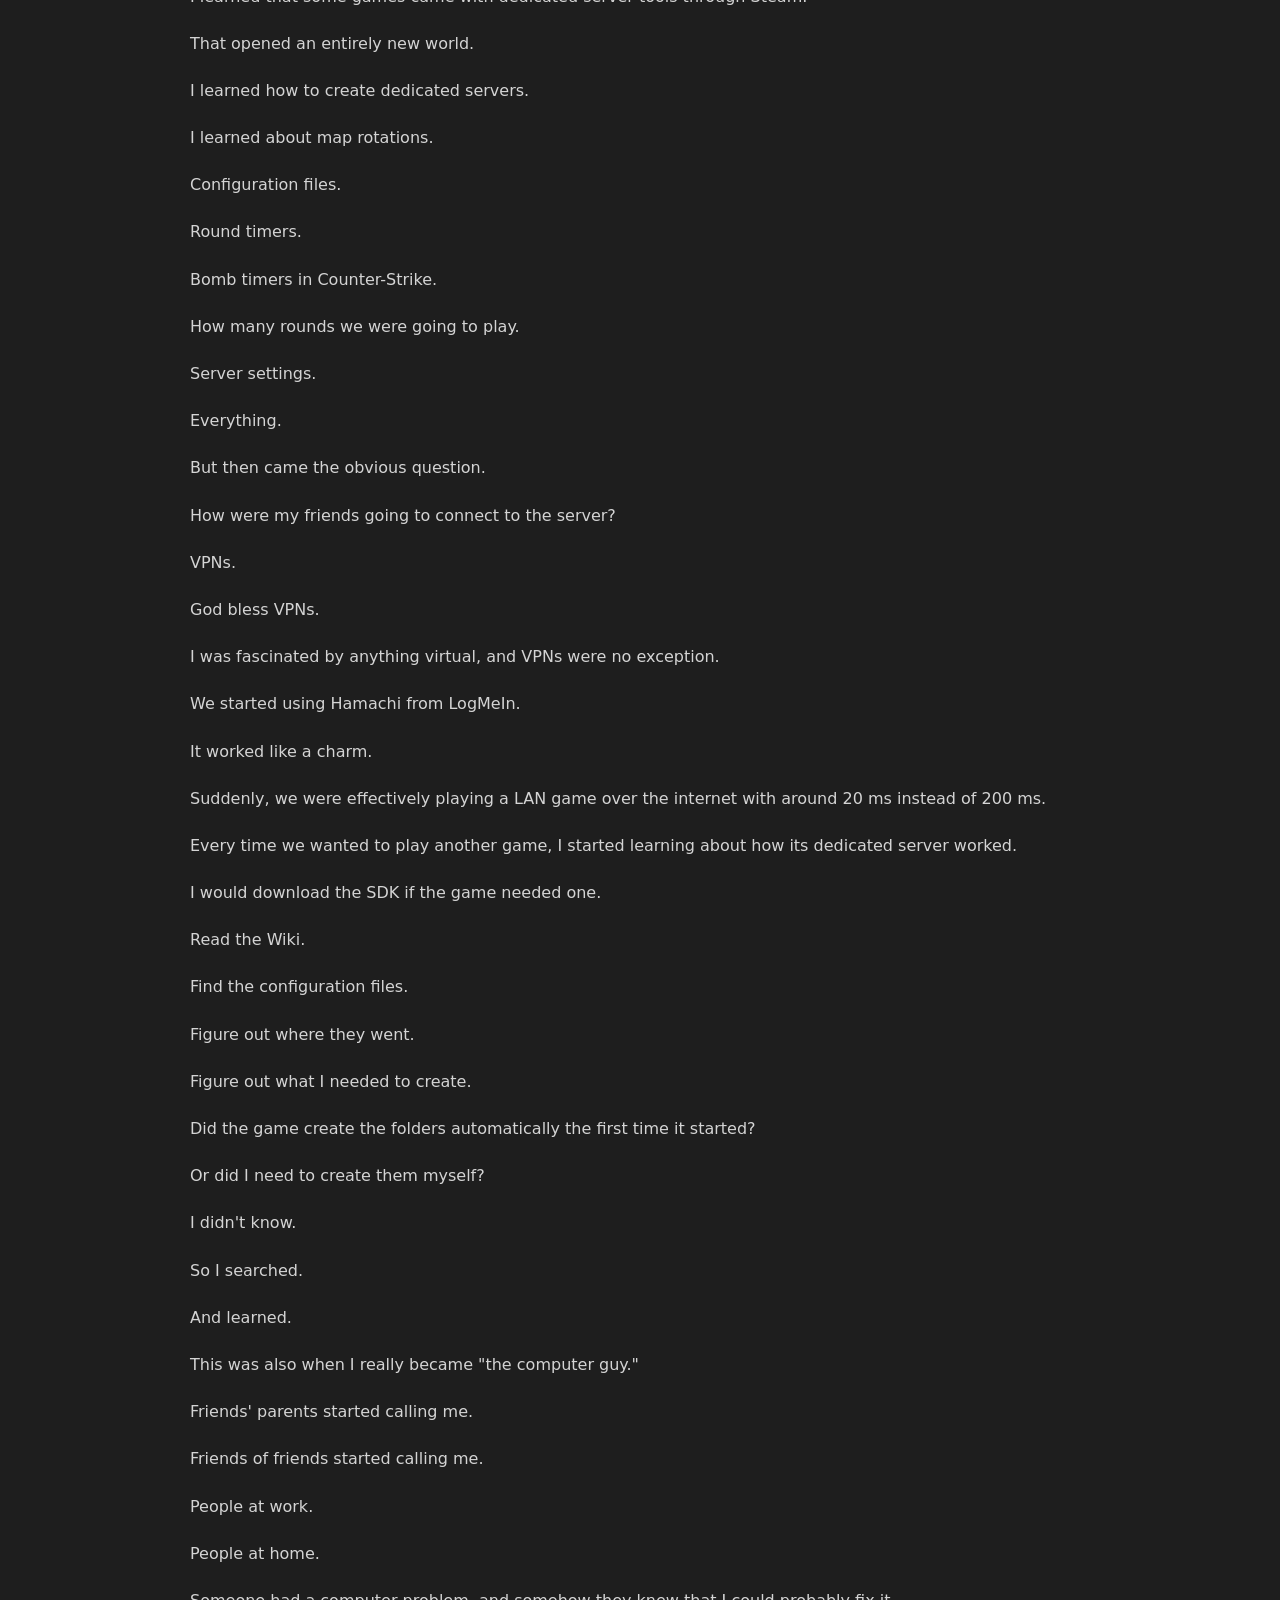
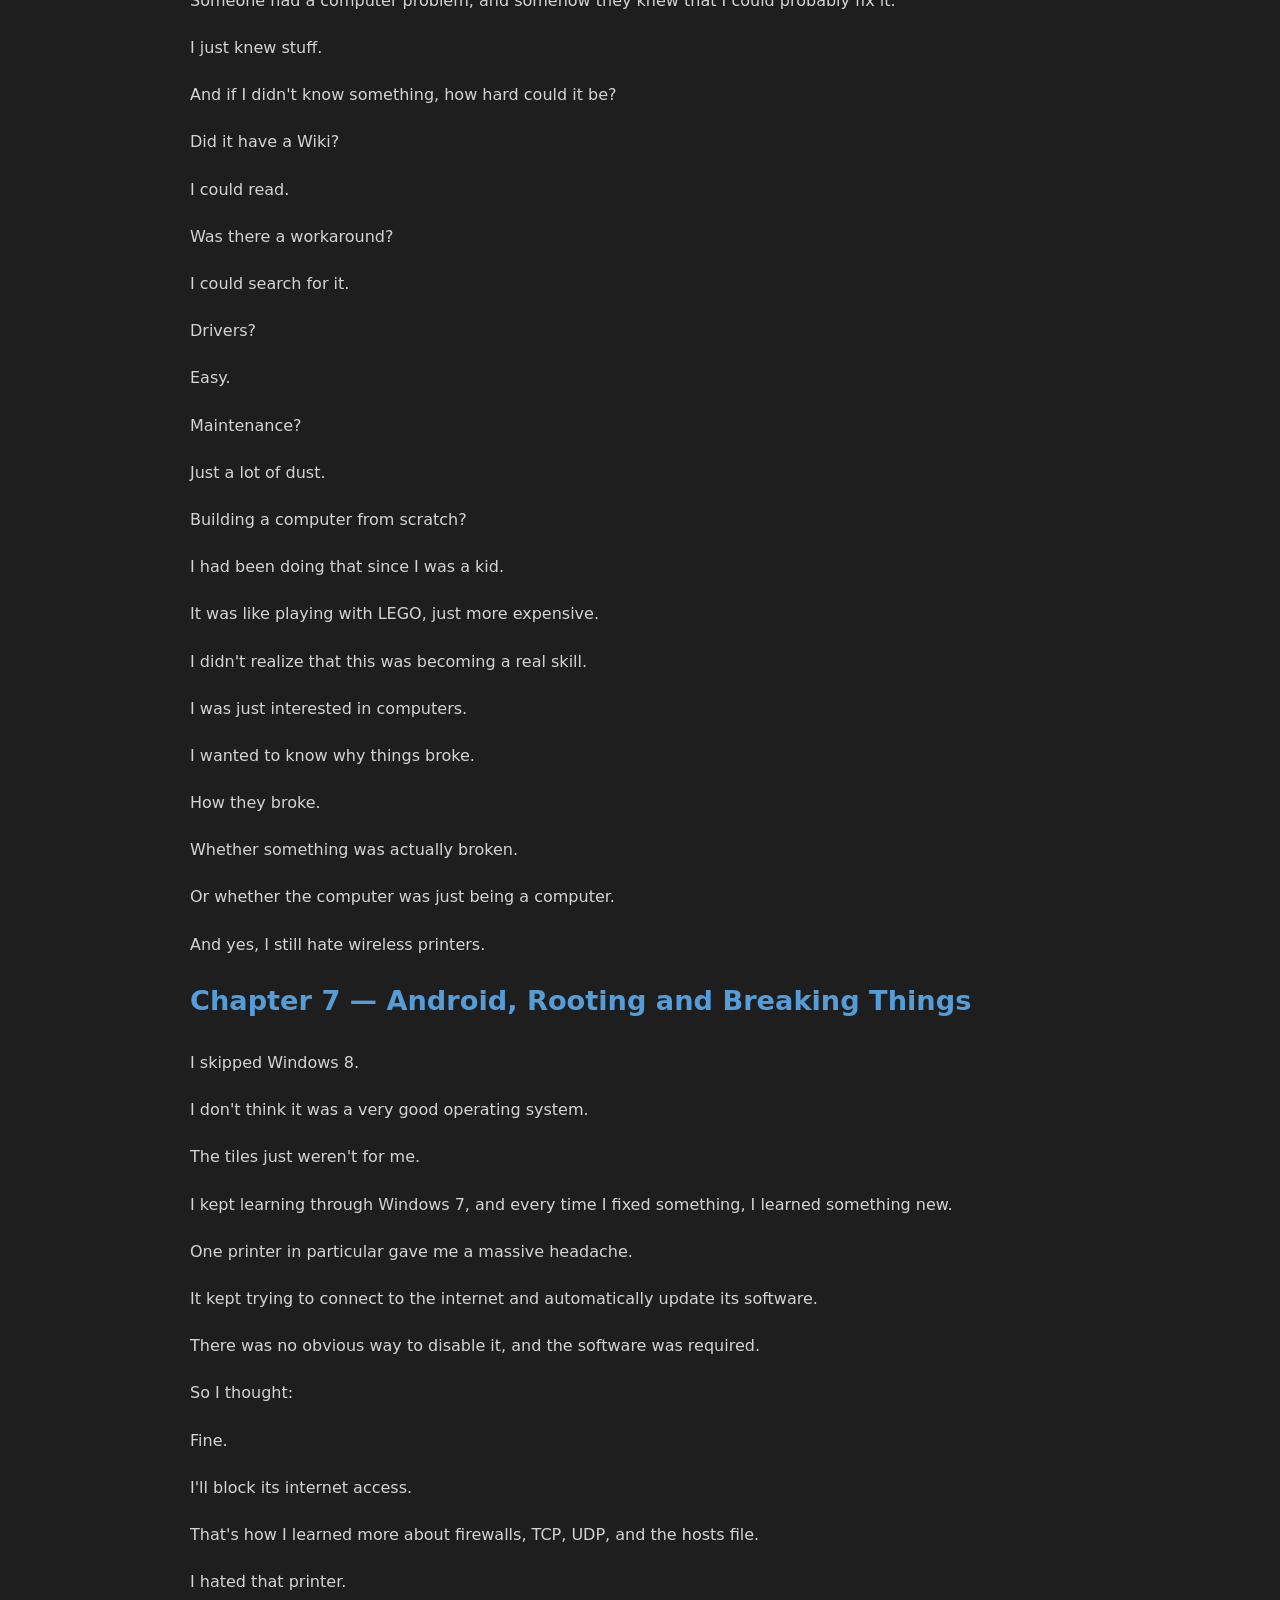
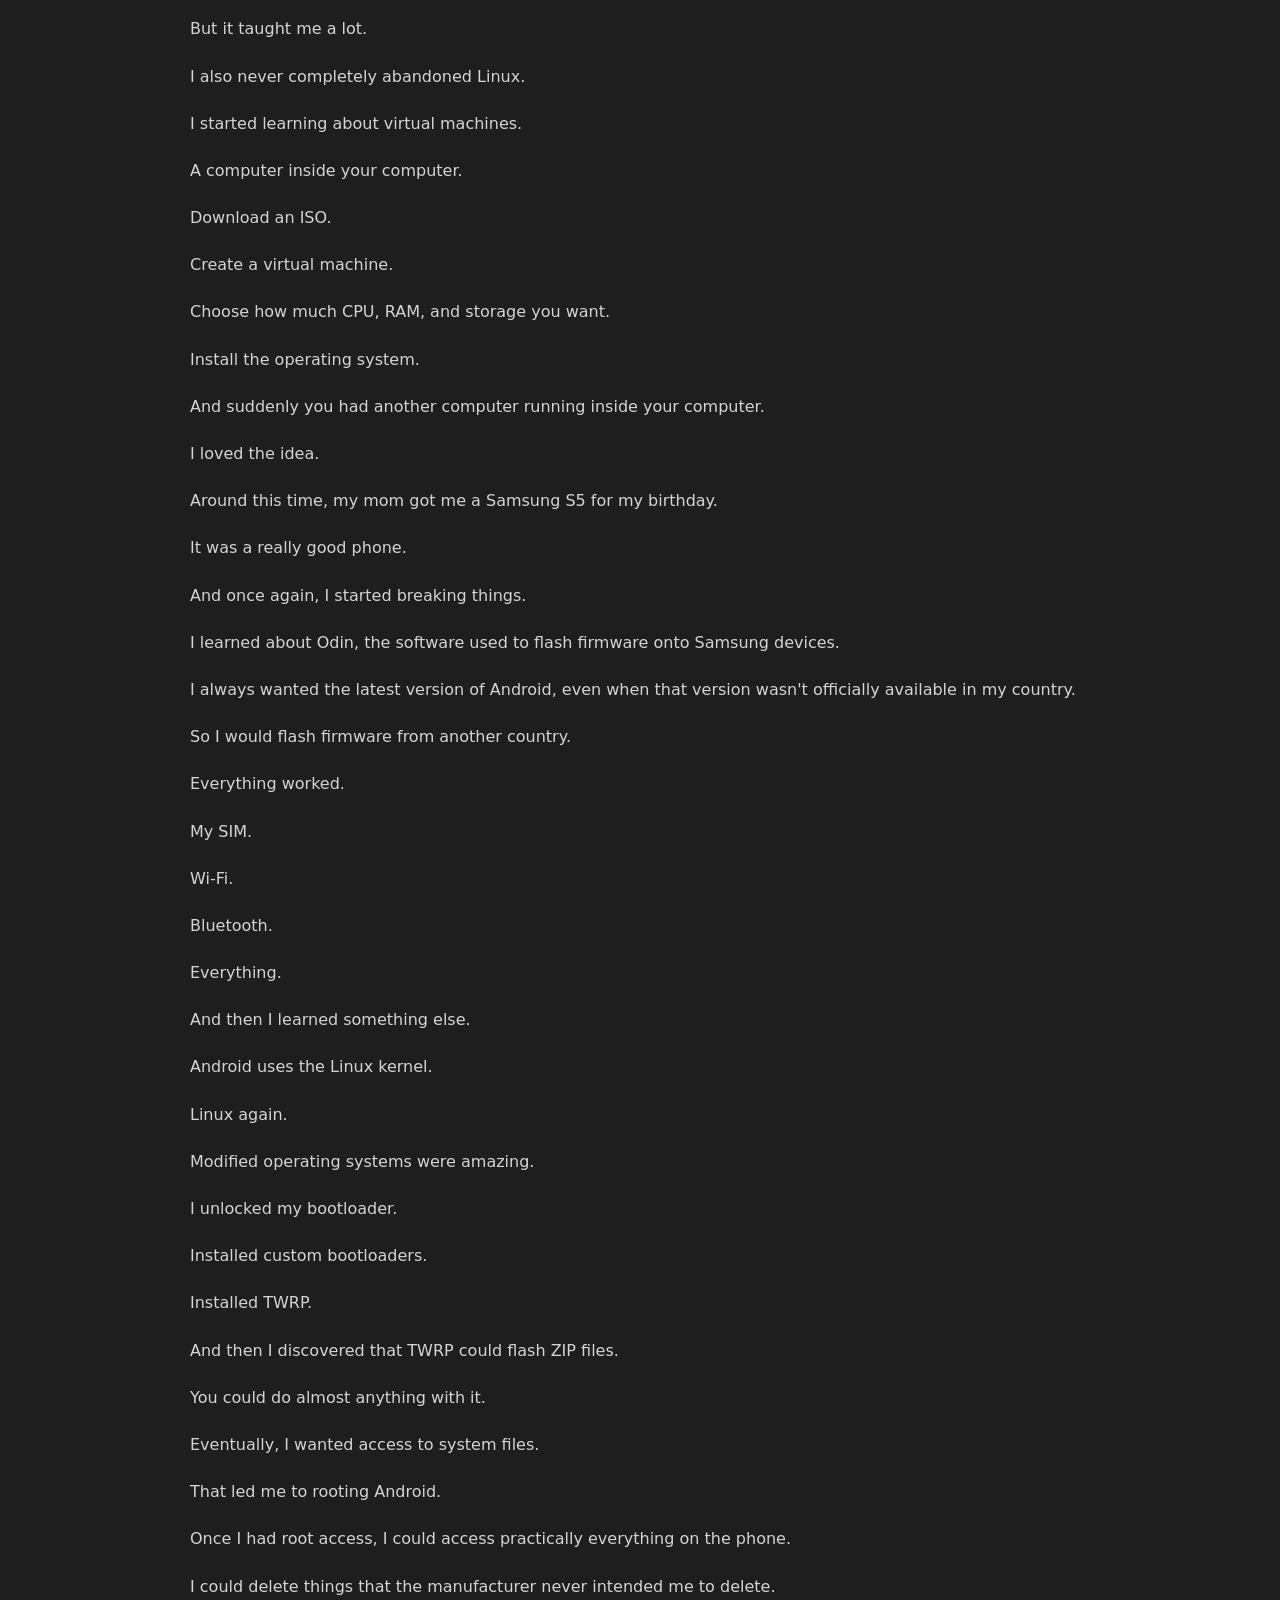
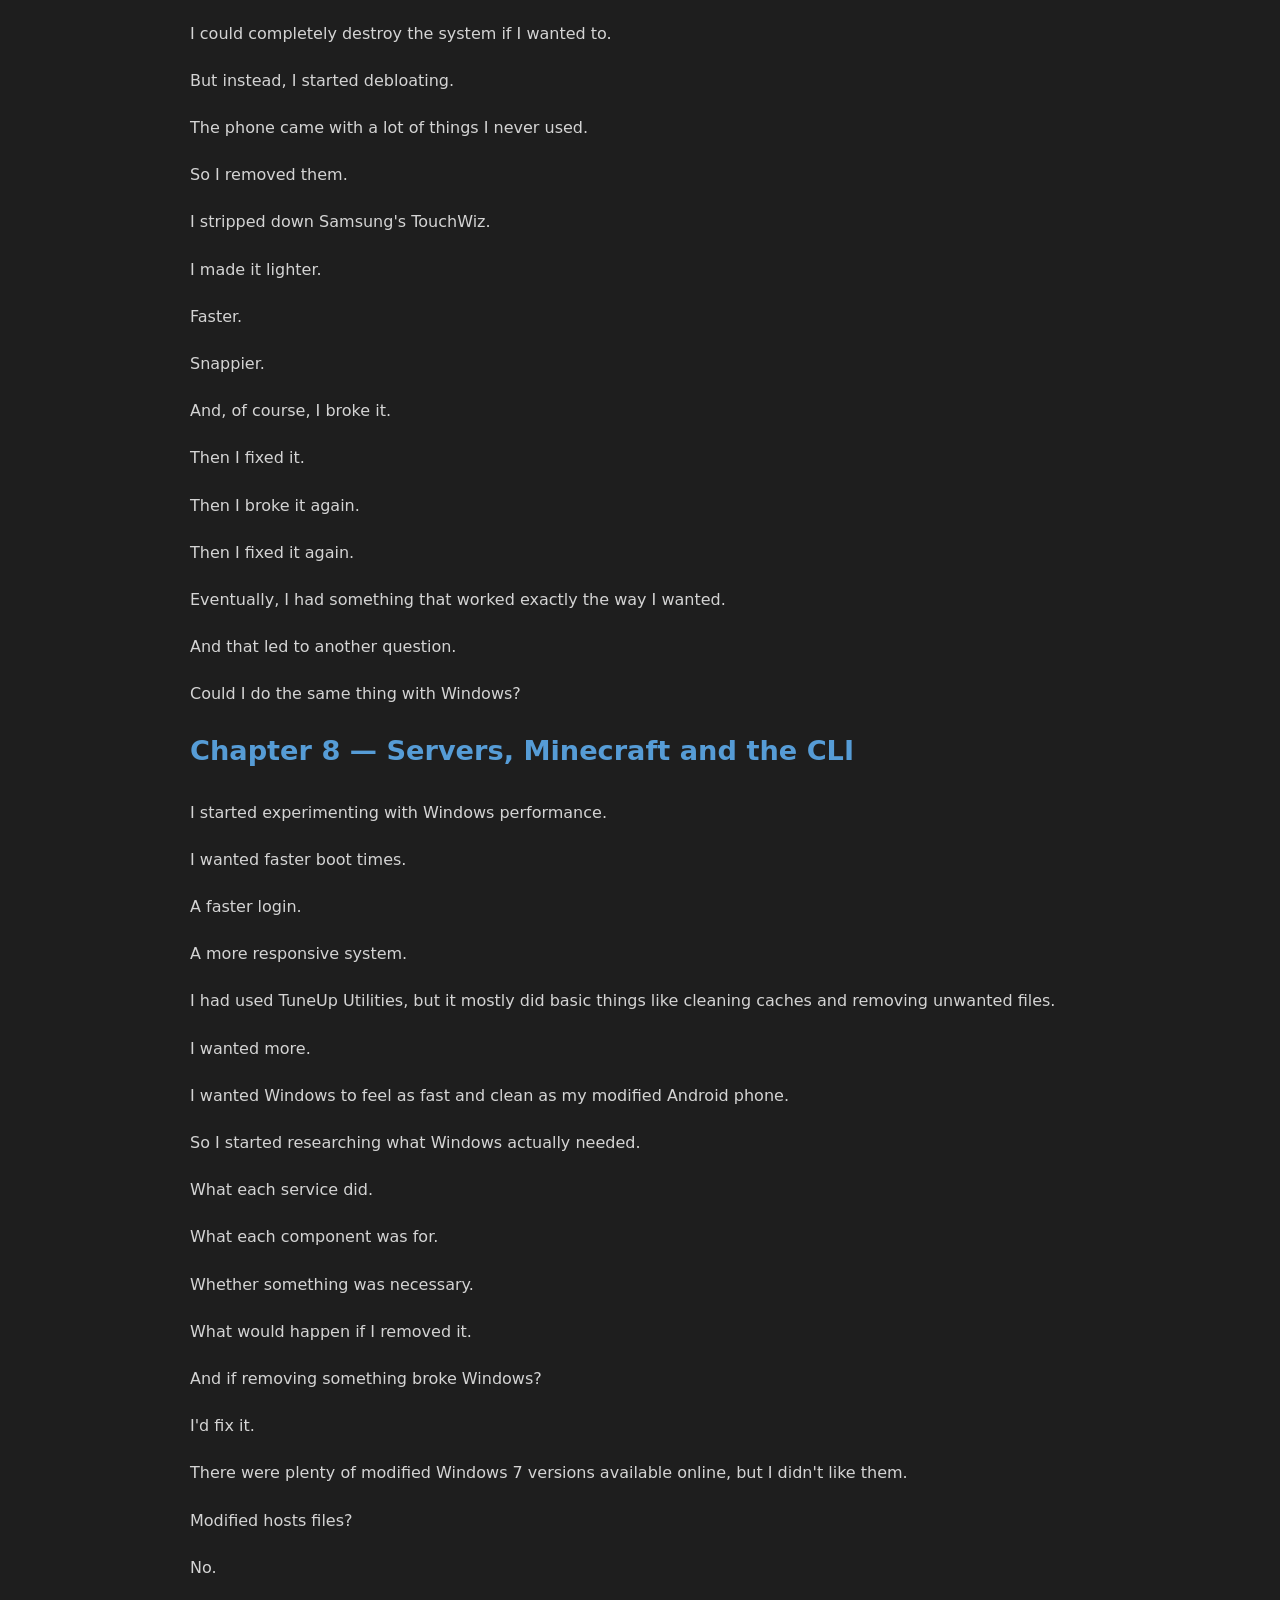
==== commit 67384a8a: "less buttons" ====
--- a/story-en.html
+++ b/story-en.html
@@ -11,7 +11,10 @@
 
   <body>
     <main class="container">
-      <a href="index.html" class="language-button">Back</a>
+      <a href="index.html" class="back-link">← Back to homepage</a>
+      <div style="text-align: right; margin-bottom: 45px">
+        <a href="story-es.html" class="language-button"> Español </a>
+      </div>
       <article class="story-language active" id="story-en" lang="en">
         <section class="intro">
           <h2>The Full Story</h2>
--- a/style.css
+++ b/style.css
@@ -137,6 +137,7 @@
   border: 1px solid #3f3f46;
   border-radius: 5px;
   font-size: 1rem;
+  margin-bottom: 30px;
   transition:
     background-color 0.15s ease,
     border-color 0.15s ease;
